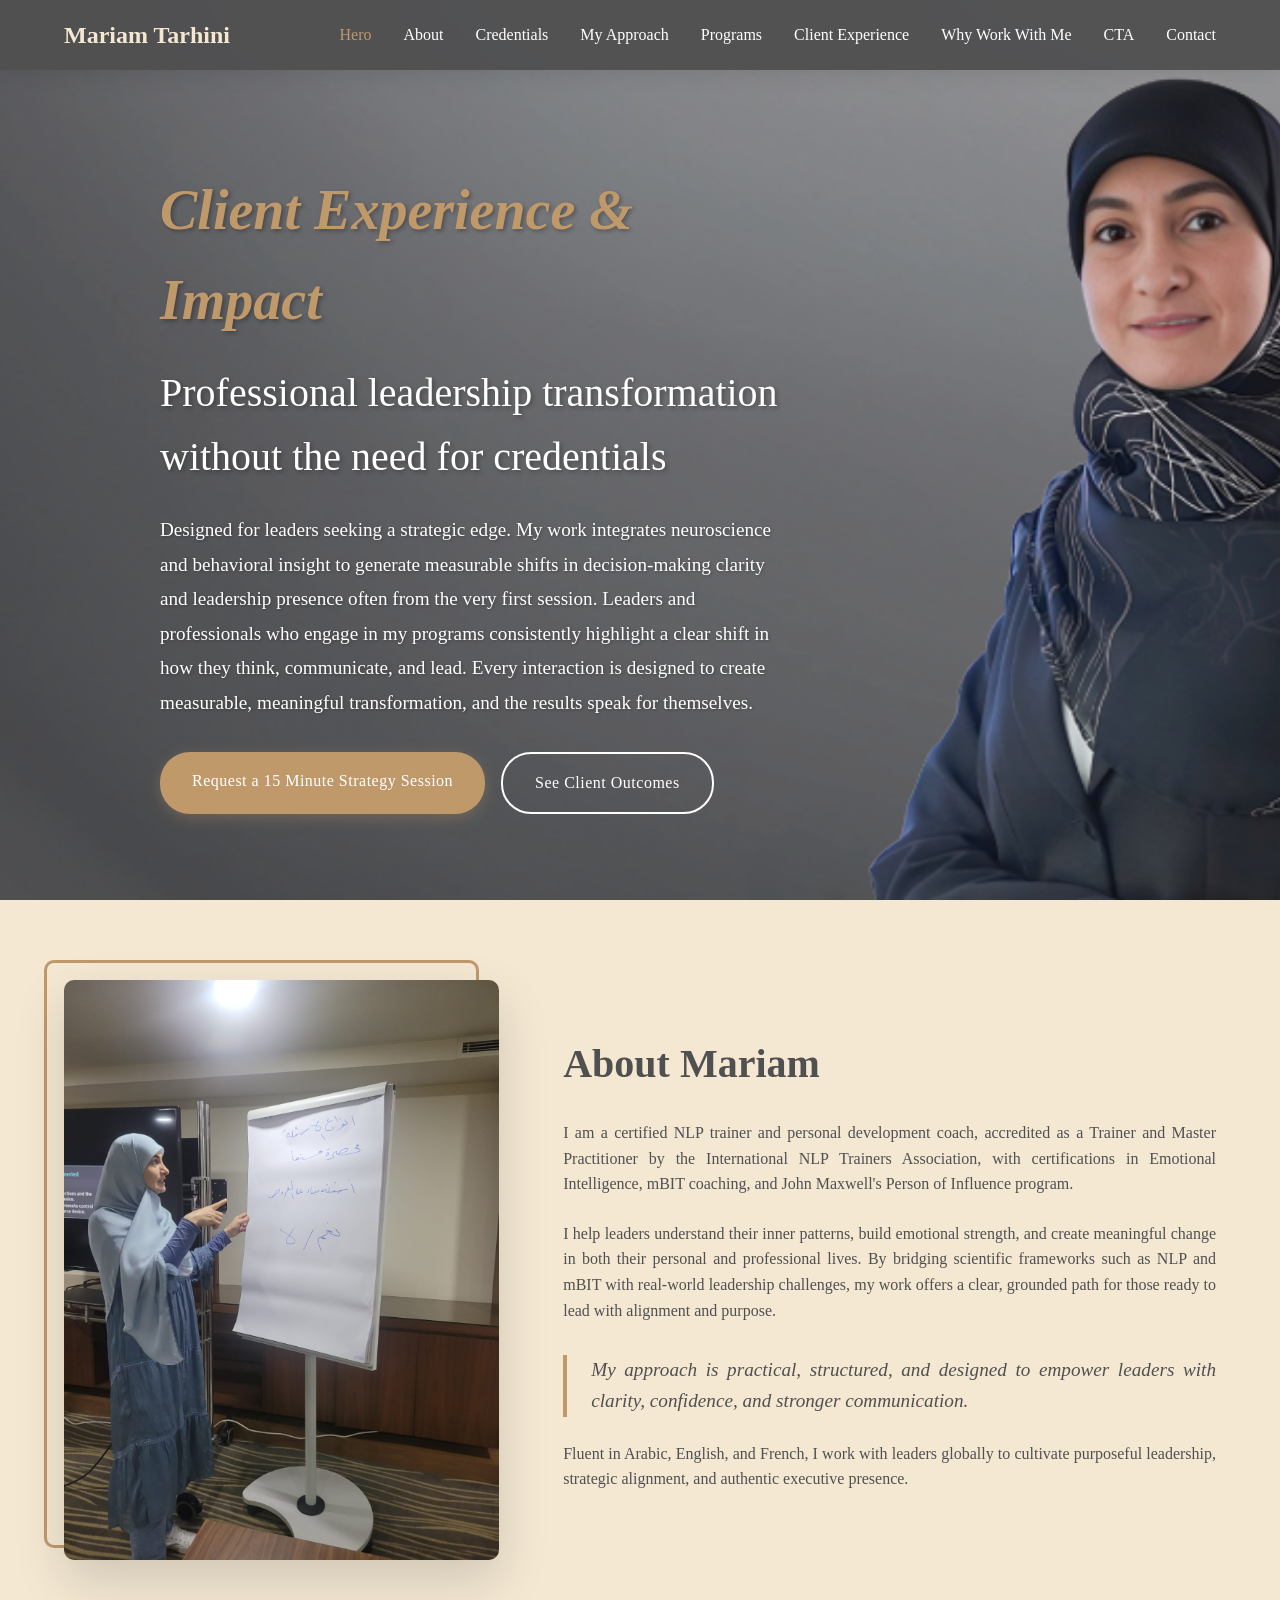
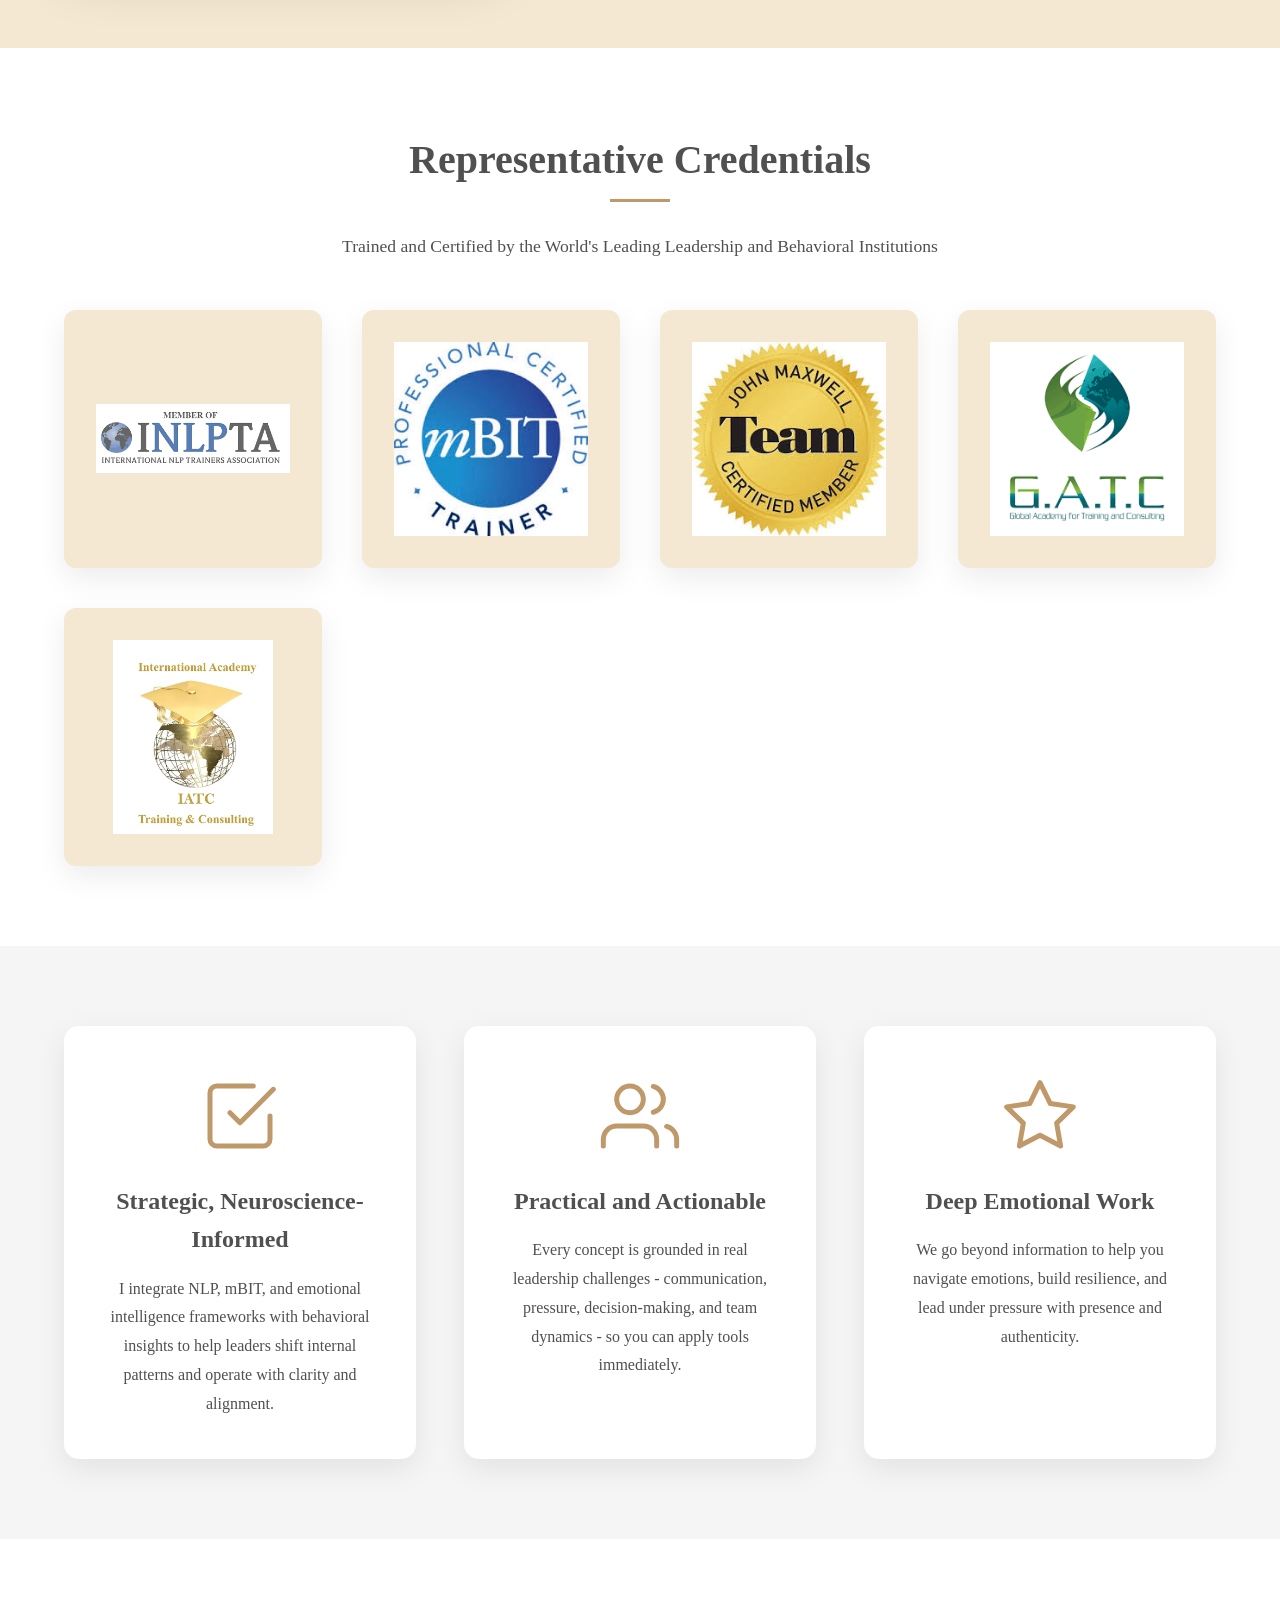
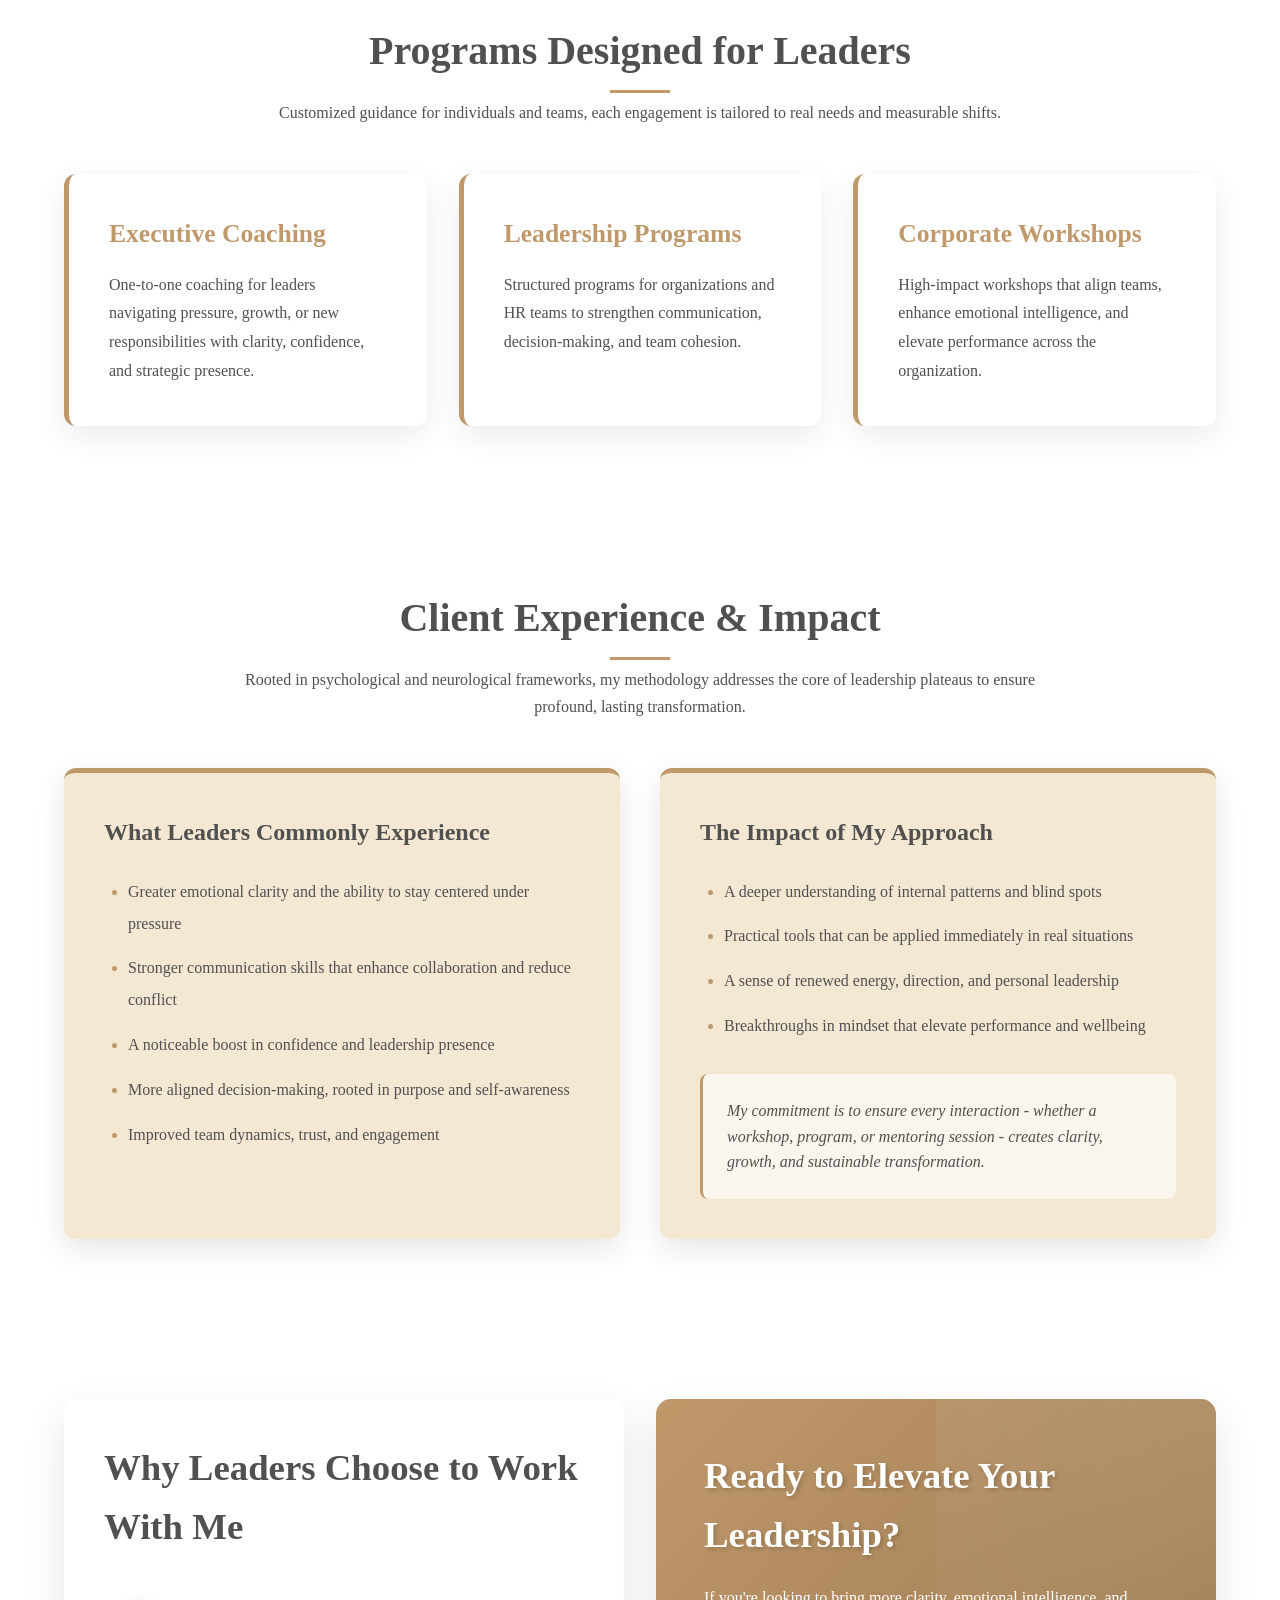
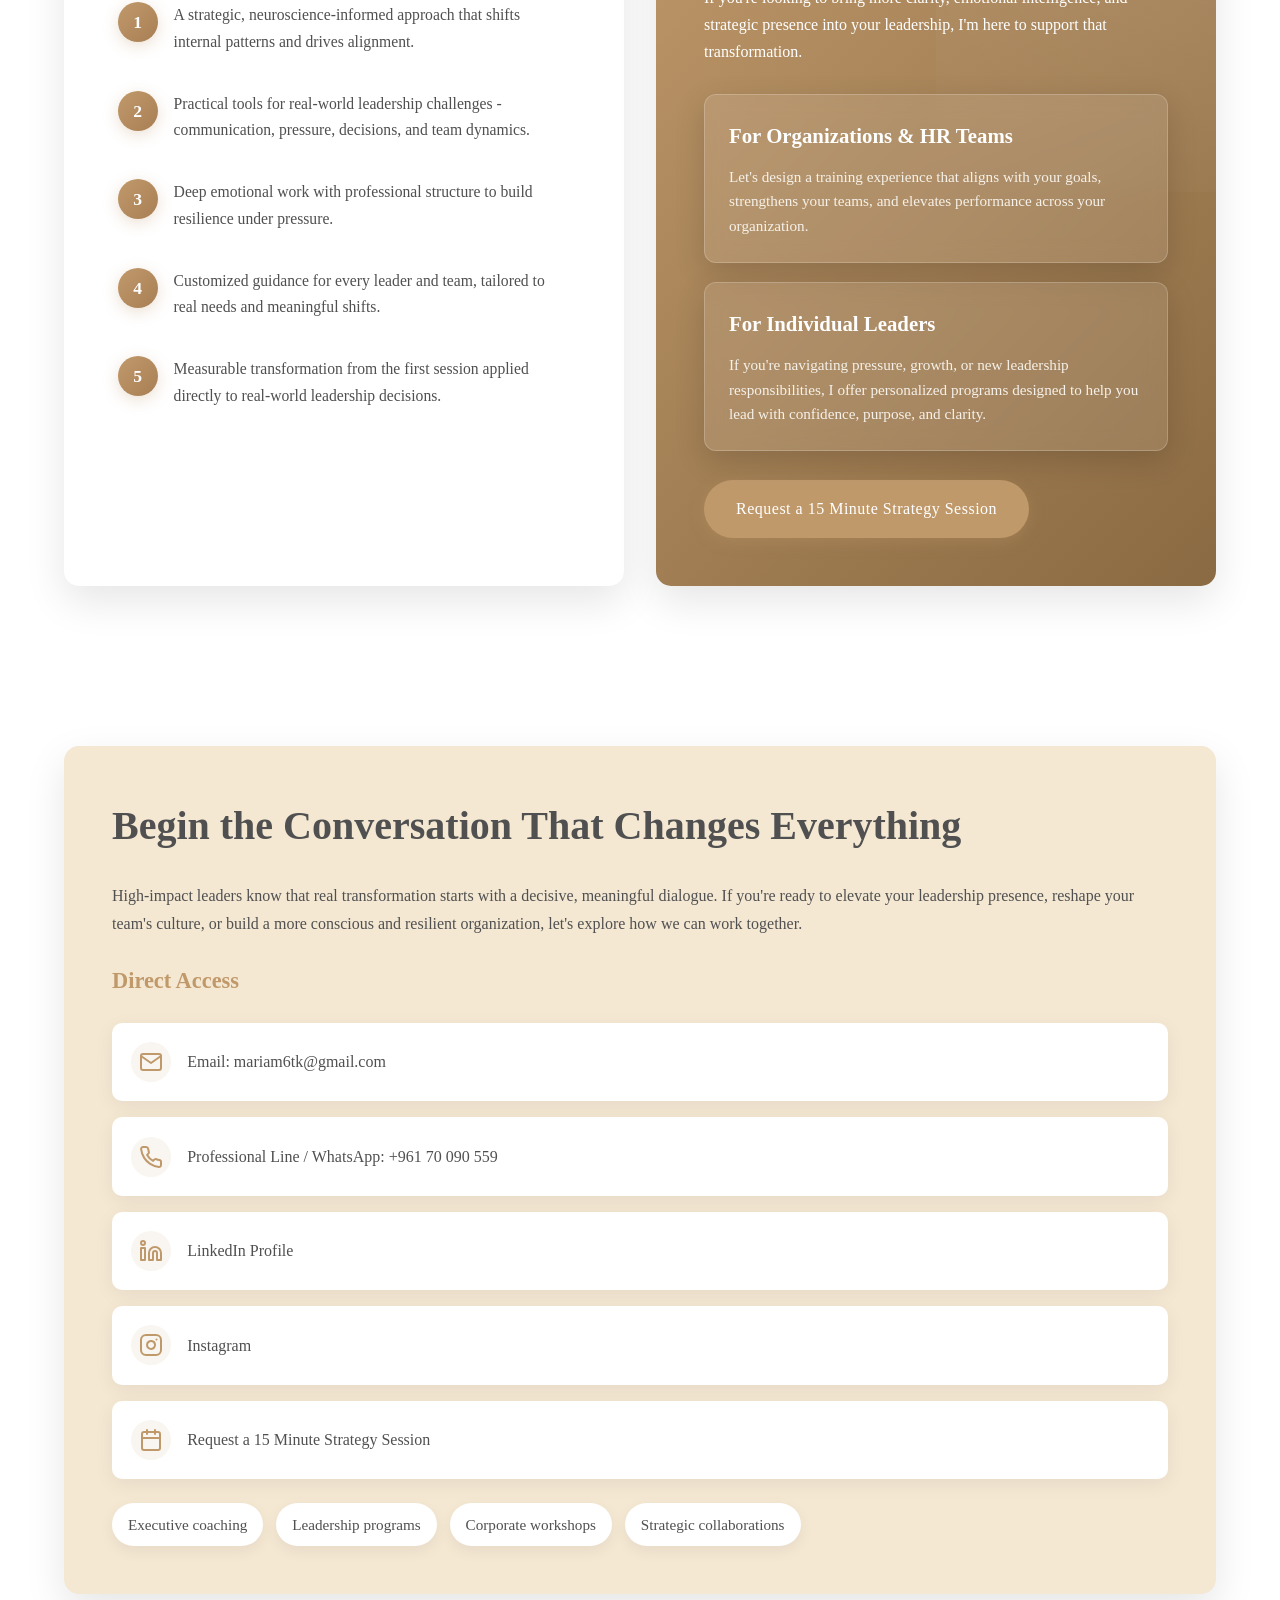
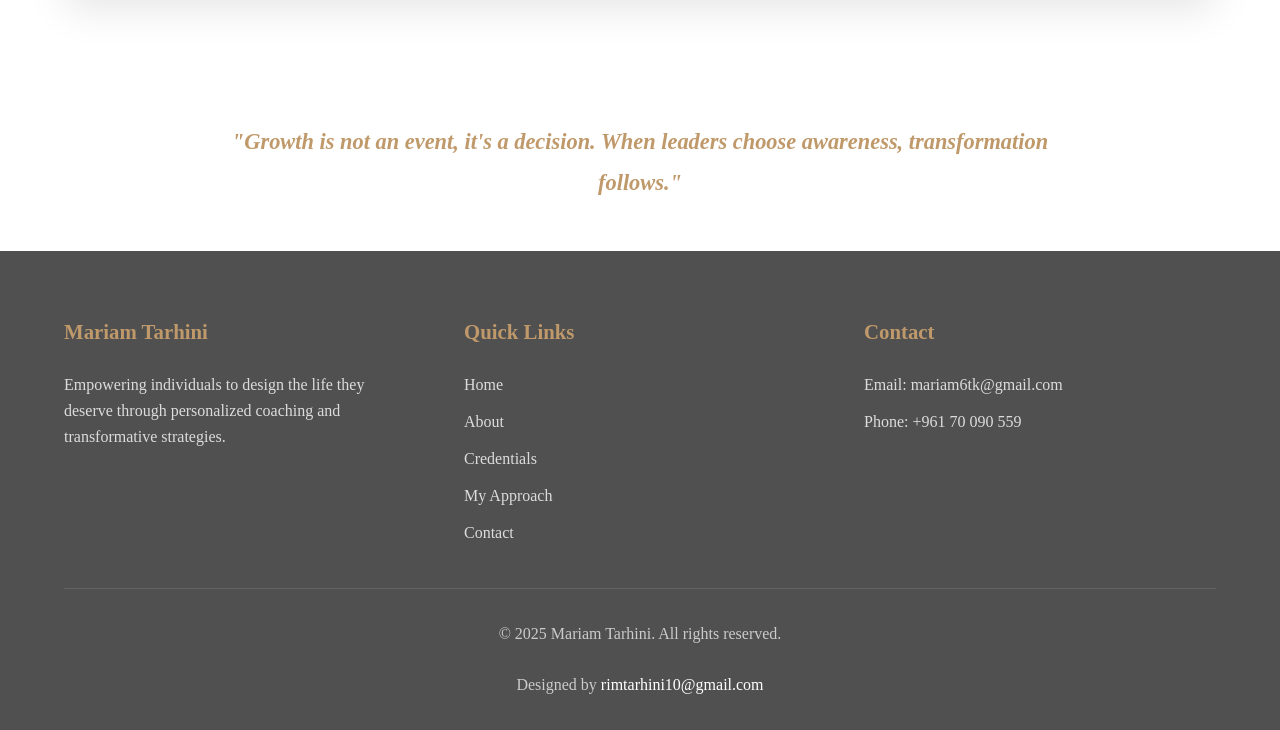
==== index.html @ 8bdb2057 "commit" ====
<!DOCTYPE html>
<html lang="en">
<head>
    <meta charset="UTF-8">
    <meta name="viewport" content="width=device-width, initial-scale=1.0">
    <title>Mariam Tarhini</title>
    <link rel="icon" type="image/x-icon" href="WhatsApp Image 2025-11-17 at 15.04.44_c74a53d2.jpg">
    <link rel="icon" type="image/png" href="./WhatsApp Image 2025-11-17 at 15.04.44_c74a53d2.jpg">
    <link rel="stylesheet" href="style.css"> 
</head>
<body>
    <nav>
        <div class="logo">Mariam Tarhini</div>
        <ul class="nav-links">
            <li><a href="#home">Hero</a></li>
            <li><a href="#about">About</a></li>
            <li><a href="#credentials">Credentials</a></li>
            <li><a href="#approach">My Approach</a></li>
            <li><a href="#programs">Programs</a></li>
            <li><a href="#experience">Client Experience</a></li>
            <li><a href="#why">Why Work With Me</a></li>
            <li><a href="#cta">CTA</a></li>
            <li><a href="#contact">Contact</a></li>
        </ul>
        <div class="burger">
            <div></div>
            <div></div>
            <div></div>
        </div>
    </nav>

    <section id="home" class="hero">
        <div class="hero-content">
            <h1>Client Experience &amp; Impact</h1>
            <h2>Professional leadership transformation without the need for credentials</h2>
            <p>Designed for leaders seeking a strategic edge. My work integrates neuroscience and behavioral insight to generate measurable shifts in decision-making clarity and leadership presence often from the very first session. Leaders and professionals who engage in my programs consistently highlight a clear shift in how they think, communicate, and lead. Every interaction is designed to create measurable, meaningful transformation, and the results speak for themselves.</p>
            <div class="hero-buttons">
                <a href="https://calendly.com/mariam6tk/15min" target="_blank" class="btn btn-primary">Request a 15 Minute Strategy Session</a>
                <a href="#experience" class="btn btn-secondary">See Client Outcomes</a>
            </div>
        </div>
    </section>

    <section id="about" class="about">
        <div class="about-image">
            <img src="./mt1.jpg" alt="Mariam Tarhini">
        </div>
        <div class="about-content">
            <h2>About Mariam</h2>
            <p>I am a certified NLP trainer and personal development coach, accredited as a Trainer and Master Practitioner by the International NLP Trainers Association, with certifications in Emotional Intelligence, mBIT coaching, and John Maxwell's Person of Influence program.</p>
            <p>I help leaders understand their inner patterns, build emotional strength, and create meaningful change in both their personal and professional lives. By bridging scientific frameworks such as NLP and mBIT with real-world leadership challenges, my work offers a clear, grounded path for those ready to lead with alignment and purpose.</p>
            <p class="coaching-style">My approach is practical, structured, and designed to empower leaders with clarity, confidence, and stronger communication.</p>
            <p>Fluent in Arabic, English, and French, I work with leaders globally to cultivate purposeful leadership, strategic alignment, and authentic executive presence.</p>
        </div>
    </section>

    <section id="credentials" class="credentials">
        <div class="section-header">
            <h2>Representative Credentials</h2>
            <p>Trained and Certified by the World's Leading Leadership and Behavioral Institutions</p>
        </div>
        <div class="credentials-grid">
            <div class="credential-item">
                <img src="./image1.png" alt="Credential 1">
            </div>
            <div class="credential-item">
                <img src="./image2.jpg" alt="Credential 2">
            </div>
            <div class="credential-item">
                <img src="./image3.jpg" alt="Credential 3">
            </div>
            <div class="credential-item">
                <img src="./image4.png" alt="Credential 4">
            </div>
            <div class="credential-item">
                <img src="./image5.png" alt="Credential 5">
            </div>
        </div>
    </section>

    <section id="approach" class="features approach">
        <div class="feature">
            <div class="feature-icon">
                <svg viewBox="0 0 24 24" xmlns="http://www.w3.org/2000/svg">
                    <path d="M9 11l3 3L22 4" stroke-linecap="round" stroke-linejoin="round"/>
                    <path d="M21 12v7a2 2 0 01-2 2H5a2 2 0 01-2-2V5a2 2 0 012-2h11" stroke-linecap="round" stroke-linejoin="round"/>
                </svg>
            </div>
            <h3>Strategic, Neuroscience-Informed</h3>
            <p>I integrate NLP, mBIT, and emotional intelligence frameworks with behavioral insights to help leaders shift internal patterns and operate with clarity and alignment.</p>
        </div>
        <div class="feature">
            <div class="feature-icon">
                <svg viewBox="0 0 24 24" xmlns="http://www.w3.org/2000/svg">
                    <path d="M17 21v-2a4 4 0 00-4-4H5a4 4 0 00-4 4v2" stroke-linecap="round" stroke-linejoin="round"/>
                    <circle cx="9" cy="7" r="4" stroke-linecap="round" stroke-linejoin="round"/>
                    <path d="M23 21v-2a4 4 0 00-3-3.87M16 3.13a4 4 0 010 7.75" stroke-linecap="round" stroke-linejoin="round"/>
                </svg>
            </div>
            <h3>Practical and Actionable</h3>
            <p>Every concept is grounded in real leadership challenges - communication, pressure, decision-making, and team dynamics - so you can apply tools immediately.</p>
        </div>
        <div class="feature">
            <div class="feature-icon">
                <svg viewBox="0 0 24 24" xmlns="http://www.w3.org/2000/svg">
                    <path d="M12 2L15.09 8.26L22 9.27L17 14.14L18.18 21.02L12 17.77L5.82 21.02L7 14.14L2 9.27L8.91 8.26L12 2Z" stroke-linecap="round" stroke-linejoin="round"/>
                </svg>
            </div>
            <h3>Deep Emotional Work</h3>
            <p>We go beyond information to help you navigate emotions, build resilience, and lead under pressure with presence and authenticity.</p>
        </div>
    </section>

    <section id="programs" class="programs">
        <div class="section-header">
            <h2>Programs Designed for Leaders</h2>
            <p>Customized guidance for individuals and teams, each engagement is tailored to real needs and measurable shifts.</p>
        </div>
        <div class="program-grid">
            <div class="program-card">
                <h3>Executive Coaching</h3>
                <p>One-to-one coaching for leaders navigating pressure, growth, or new responsibilities with clarity, confidence, and strategic presence.</p>
            </div>
            <div class="program-card">
                <h3>Leadership Programs</h3>
                <p>Structured programs for organizations and HR teams to strengthen communication, decision-making, and team cohesion.</p>
            </div>
            <div class="program-card">
                <h3>Corporate Workshops</h3>
                <p>High-impact workshops that align teams, enhance emotional intelligence, and elevate performance across the organization.</p>
            </div>
        </div>
    </section>

    <section id="experience" class="experience">
        <div class="section-header">
            <h2>Client Experience &amp; Impact</h2>
            <p>Rooted in psychological and neurological frameworks, my methodology addresses the core of leadership plateaus to ensure profound, lasting transformation.</p>
        </div>
        <div class="experience-grid">
            <div class="experience-card">
                <h3>What Leaders Commonly Experience</h3>
                <ul>
                    <li>Greater emotional clarity and the ability to stay centered under pressure</li>
                    <li>Stronger communication skills that enhance collaboration and reduce conflict</li>
                    <li>A noticeable boost in confidence and leadership presence</li>
                    <li>More aligned decision-making, rooted in purpose and self-awareness</li>
                    <li>Improved team dynamics, trust, and engagement</li>
                </ul>
            </div>
            <div class="experience-card">
                <h3>The Impact of My Approach</h3>
                <ul>
                    <li>A deeper understanding of internal patterns and blind spots</li>
                    <li>Practical tools that can be applied immediately in real situations</li>
                    <li>A sense of renewed energy, direction, and personal leadership</li>
                    <li>Breakthroughs in mindset that elevate performance and wellbeing</li>
                </ul>
                <p class="experience-note">My commitment is to ensure every interaction - whether a workshop, program, or mentoring session - creates clarity, growth, and sustainable transformation.</p>
            </div>
        </div>
    </section>

    <section class="why-cta-row">
        <div id="why" class="why-section">
            <div class="why-me">
                <h2>Why Leaders Choose to Work With Me</h2>
                <ul class="why-list">
                    <li>
                        <div class="circle-number">1</div>
                        <span>A strategic, neuroscience-informed approach that shifts internal patterns and drives alignment.</span>
                    </li>
                    <li>
                        <div class="circle-number">2</div>
                        <span>Practical tools for real-world leadership challenges - communication, pressure, decisions, and team dynamics.</span>
                    </li>
                    <li>
                        <div class="circle-number">3</div>
                        <span>Deep emotional work with professional structure to build resilience under pressure.</span>
                    </li>
                    <li>
                        <div class="circle-number">4</div>
                        <span>Customized guidance for every leader and team, tailored to real needs and meaningful shifts.</span>
                    </li>
                    <li>
                        <div class="circle-number">5</div>
                        <span>Measurable transformation from the first session applied directly to real-world leadership decisions.</span>
                    </li>
                </ul>
            </div>
        </div>

        <div id="cta" class="cta">
            <div class="cta-content">
                <h2>Ready to Elevate Your Leadership?</h2>
                <p>If you're looking to bring more clarity, emotional intelligence, and strategic presence into your leadership, I'm here to support that transformation.</p>
                <div class="cta-grid">
                    <div class="cta-card">
                        <h3>For Organizations &amp; HR Teams</h3>
                        <p>Let's design a training experience that aligns with your goals, strengthens your teams, and elevates performance across your organization.</p>
                    </div>
                    <div class="cta-card">
                        <h3>For Individual Leaders</h3>
                        <p>If you're navigating pressure, growth, or new leadership responsibilities, I offer personalized programs designed to help you lead with confidence, purpose, and clarity.</p>
                    </div>
                </div>
                <a href="https://calendly.com/mariam6tk/15min" target="_blank" class="btn btn-primary">Request a 15 Minute Strategy Session</a>
            </div>
        </div>
    </section>

    <section id="contact" class="contact-section">
        <div class="contact-card contact-content">
            <h2>Begin the Conversation That Changes Everything</h2>
            <p>High-impact leaders know that real transformation starts with a decisive, meaningful dialogue. If you're ready to elevate your leadership presence, reshape your team's culture, or build a more conscious and resilient organization, let's explore how we can work together.</p>
            <div class="direct-access">
                <h3>Direct Access</h3>
                <div class="contact-list">
                    <a href="mailto:mariam6tk@gmail.com" class="contact-item">
                        <span class="contact-icon">
                            <svg viewBox="0 0 24 24" xmlns="http://www.w3.org/2000/svg">
                                <path d="M4 4h16c1.1 0 2 .9 2 2v12c0 1.1-.9 2-2 2H4c-1.1 0-2-.9-2-2V6c0-1.1.9-2 2-2z" stroke-linecap="round" stroke-linejoin="round"/>
                                <polyline points="22,6 12,13 2,6" stroke-linecap="round" stroke-linejoin="round"/>
                            </svg>
                        </span>
                        <span>Email: mariam6tk@gmail.com</span>
                    </a>
                    <a href="tel:+96170090559" class="contact-item">
                        <span class="contact-icon">
                            <svg viewBox="0 0 24 24" xmlns="http://www.w3.org/2000/svg">
                                <path d="M22 16.92v3a2 2 0 01-2.18 2 19.79 19.79 0 01-8.63-3.07 19.5 19.5 0 01-6-6 19.79 19.79 0 01-3.07-8.67A2 2 0 014.11 2h3a2 2 0 012 1.72 12.84 12.84 0 00.7 2.81 2 2 0 01-.45 2.11L8.09 9.91a16 16 0 006 6l1.27-1.27a2 2 0 012.11-.45 12.84 12.84 0 002.81.7A2 2 0 0122 16.92z" stroke-linecap="round" stroke-linejoin="round"/>
                            </svg>
                        </span>
                        <span>Professional Line / WhatsApp: +961 70 090 559</span>
                    </a>
                    <a href="https://www.linkedin.com/in/mariam-tarhini-6b8301311?utm_source=share&utm_campaign=share_via&utm_content=profile&utm_medium=android_app" target="_blank" class="contact-item">
                        <span class="contact-icon">
                            <svg viewBox="0 0 24 24" xmlns="http://www.w3.org/2000/svg">
                                <path d="M16 8a6 6 0 016 6v7h-4v-7a2 2 0 00-2-2 2 2 0 00-2 2v7h-4v-7a6 6 0 016-6zM2 9h4v12H2z" stroke-linecap="round" stroke-linejoin="round"/>
                                <circle cx="4" cy="4" r="2" stroke-linecap="round" stroke-linejoin="round"/>
                            </svg>
                        </span>
                        <span>LinkedIn Profile</span>
                    </a>
                    <a href="https://www.instagram.com/mariamtarhinie?igsh=MXRqZGhmODFjY2VxYg==" target="_blank" class="contact-item">
                        <span class="contact-icon">
                            <svg viewBox="0 0 24 24" xmlns="http://www.w3.org/2000/svg">
                                <rect x="2" y="2" width="20" height="20" rx="5" ry="5" stroke-linecap="round" stroke-linejoin="round"/>
                                <path d="M16 11.37A4 4 0 1 1 12.63 8 4 4 0 0 1 16 11.37z" stroke-linecap="round" stroke-linejoin="round"/>
                                <line x1="17.5" y1="6.5" x2="17.51" y2="6.5" stroke-linecap="round" stroke-linejoin="round"/>
                            </svg>
                        </span>
                        <span>Instagram</span>
                    </a>
                    <a href="https://calendly.com/mariam6tk/15min" target="_blank" class="contact-item">
                        <span class="contact-icon">
                            <svg viewBox="0 0 24 24" xmlns="http://www.w3.org/2000/svg">
                                <rect x="3" y="4" width="18" height="18" rx="2" ry="2" stroke-linecap="round" stroke-linejoin="round"/>
                                <line x1="16" y1="2" x2="16" y2="6" stroke-linecap="round" stroke-linejoin="round"/>
                                <line x1="8" y1="2" x2="8" y2="6" stroke-linecap="round" stroke-linejoin="round"/>
                                <line x1="3" y1="10" x2="21" y2="10" stroke-linecap="round" stroke-linejoin="round"/>
                            </svg>
                        </span>
                        <span>Request a 15 Minute Strategy Session</span>
                    </a>
                    
                </div>
                <div class="services-tags">
                    <span class="service-tag">Executive coaching</span>
                    <span class="service-tag">Leadership programs</span>
                    <span class="service-tag">Corporate workshops</span>
                    <span class="service-tag">Strategic collaborations</span>
                </div>
            </div>
        </div>
    </section>

    <section class="quote-section">
        <p>"Growth is not an event, it's a decision. When leaders choose awareness, transformation follows."</p>
    </section>

    <footer>
        <div class="footer-content">
            <div class="footer-section">
                <h3>Mariam Tarhini</h3>
                <p>Empowering individuals to design the life they deserve through personalized coaching and transformative strategies.</p>
            </div>
            <div class="footer-section">
                <h3>Quick Links</h3>
                <a href="#home">Home</a>
                <a href="#about">About</a>
                <a href="#credentials">Credentials</a>
                <a href="#approach">My Approach</a>
                <a href="#contact">Contact</a>
            </div>
            <div class="footer-section">
                <h3>Contact</h3>
                <p>Email: mariam6tk@gmail.com</p>
                <p>Phone: +961 70 090 559</p>
            </div>
        </div>
        <div class="footer-bottom">
            <p>&copy; 2025 Mariam Tarhini. All rights reserved.</p><br>
            <p>Designed by 
             <a href="mailto:rimtarhini10@gmail.com" style="color: #fff; ">
                    <span>rimtarhini10@gmail.com</span>
                </a> </p> 
            
        </div>
    </footer>

    <script src="script.js"></script>
</body>
</html>
---- style.css ----
* {
    margin: 0;
    padding: 0;
    box-sizing: border-box;
}

:root {
    --dark-gray: #505051;
    --camel: #C0996B;
    --beige: #F4E8D3;
    --white: #8D8D8F;
    --light-gray: white;
}

@import url('https://fonts.googleapis.com/css2?family=Playfair+Display:ital,wght@0,400;0,700;1,400;1,700&display=swap');

body {
    font-family: 'Georgia', serif;
    color: var(--dark-gray);
    line-height: 1.6;
    overflow-x: hidden;
    padding-top: 0;
    margin: 0;
}

html {
    scroll-behavior: smooth;
}

h1, h2, h3, h4 {
    font-family: 'Playfair Display', serif;
}

/* Navigation - Enhanced */
nav {
    position: fixed;
    top: 0;
    width: 100%;
    background: rgba(80, 80, 81, 0.95);
    padding: 1rem 5%;
    display: flex;
    justify-content: space-between;
    align-items: center;
    z-index: 1000;
    backdrop-filter: blur(10px);
    box-shadow: 0 4px 20px rgba(0, 0, 0, 0.1);
    transition: all 0.3s ease;
}

nav.scrolled {
    padding: 0.7rem 5%;
    background: rgba(80, 80, 81, 0.98);
}

.logo {
    color: #F4E8D3;
    font-size: 1.5rem;
    font-weight: bold;
    transition: transform 0.3s ease;
}

.logo:hover {
    transform: scale(1.05);
}

.nav-links {
    display: flex;
    gap: 2rem;
    list-style: none;
}

.nav-links a {
    color: #ffffff;
    text-decoration: none;
    transition: all 0.3s ease;
    font-size: 1rem;
    position: relative;
    padding-bottom: 5px;
}

.nav-links a::after {
    content: '';
    position: absolute;
    bottom: 0;
    left: 0;
    width: 0;
    height: 2px;
    background: var(--camel);
    transition: width 0.3s ease;
}

.nav-links a:hover::after {
    width: 100%;
}

.nav-links a:hover {
    color: var(--camel);
}

/* Burger Menu */
.burger {
    display: none;
    flex-direction: column;
    cursor: pointer;
}

.burger div {
    width: 25px;
    height: 3px;
    background: #ffffff;
    margin: 3px 0;
    transition: all 0.3s ease;
}

/* Hero Section - Enhanced */
.hero {
    min-height: 100vh;
    background: url('web.png') center/cover no-repeat;
    display: flex;
    align-items: center;
    justify-content: center;
    position: relative;
    color: var(--white);
    padding-top: 80px;
    margin-top: 0;
}

.hero::before {
    content: '';
    position: absolute;
    top: 0;
    left: 0;
    right: 0;
    bottom: 0;

}

.hero-content {
    position: relative;
    z-index: 1;
    text-align: left;
    max-width: 700px;
    padding: 2rem;
    animation: fadeInUp 1s ease;
    margin-right: auto;
    margin-left: 10%;
}

@keyframes fadeInUp {
    from {
        opacity: 0;
        transform: translateY(30px);
    }
    to {
        opacity: 1;
        transform: translateY(0);
    }
}

.hero h1 {
    font-size: 3.5rem;
    margin-bottom: 1rem;
    font-style: italic;
    color: var(--camel);
    text-shadow: 2px 2px 4px rgba(0, 0, 0, 0.3);
}

.hero h2 {
    font-size: 2.5rem;
    margin-bottom: 1.5rem;
    font-weight: 300;
    color: #ffffff;
    text-shadow: 2px 2px 4px rgba(0, 0, 0, 0.3);
}

.hero p {
    font-size: 1.2rem;
    margin-bottom: 2rem;
    line-height: 1.8;
    color: #ffffff;
    text-shadow: 1px 1px 3px rgba(0, 0, 0, 0.3);
}

.hero-buttons {
    display: flex;
    gap: 1rem;
    justify-content: flex-start;
}

.btn {
    padding: 1rem 2rem;
    border: none;
    border-radius: 30px;
    font-size: 1rem;
    cursor: pointer;
    transition: all 0.3s ease;
    text-decoration: none;
    display: inline-block;
    font-weight: 500;
    letter-spacing: 0.5px;
}

.btn-primary {
    background: var(--camel);
    color: #ffffff;
    box-shadow: 0 4px 15px rgba(192, 153, 107, 0.3);
}

.btn-primary:hover {
    background: #a87f54;
    transform: translateY(-3px);
    box-shadow: 0 10px 25px rgba(192, 153, 107, 0.4);
}

.btn-secondary {
    background: transparent;
    color: #ffffff;
    border: 2px solid #ffffff;
}

.btn-secondary:hover {
    background: #ffffff;
    color: var(--dark-gray);
    transform: translateY(-3px);
    box-shadow: 0 10px 20px rgba(255, 255, 255, 0.3);
}

/* Features Section - Enhanced */
.features {
    padding: 5rem 5%;
    background: whitesmoke;
    display: grid;
    grid-template-columns: repeat(auto-fit, minmax(300px, 1fr));
    gap: 3rem;
}

.feature {
    text-align: center;
    padding: 2.5rem;
    transition: all 0.4s ease;
    background: #ffffff;
    border-radius: 15px;
    box-shadow: 0 10px 30px rgba(0, 0, 0, 0.08);
    position: relative;
    overflow: hidden;
}

.feature::before {
    content: '';
    position: absolute;
    top: 0;
    left: 0;
    width: 100%;
    height: 4px;
    background: linear-gradient(90deg, var(--camel), #a87f54);
    transform: scaleX(0);
    transition: transform 0.4s ease;
}

.feature:hover::before {
    transform: scaleX(1);
}

.feature:hover {
    transform: translateY(-12px);
    box-shadow: 0 15px 40px rgba(0, 0, 0, 0.12);
}

.feature-icon {
    font-size: 4rem;
    color: var(--camel);
    margin-bottom: 1rem;
    display: flex;
    align-items: center;
    justify-content: center;
    height: 100px;
}

.feature-icon svg {
    width: 80px;
    height: 80px;
    stroke: var(--camel);
    fill: none;
    stroke-width: 1.5;
    transition: all 0.3s ease;
}

.feature:hover .feature-icon svg {
    transform: scale(1.15) rotate(5deg);
    stroke: #a87f54;
}

.feature h3 {
    color: var(--dark-gray);
    margin-bottom: 1rem;
    font-size: 1.5rem;
}

.feature p {
    color: var(--dark-gray);
    line-height: 1.8;
}

/* About Section - Enhanced */
.about {
    padding: 5rem 5%;
    background: var(--beige);
    display: grid;
    grid-template-columns: 1fr 1.5fr;
    gap: 4rem;
    align-items: center;
}

.about-image {
    position: relative;
}

.about-image::before {
    content: '';
    position: absolute;
    top: -20px;
    left: -20px;
    right: 20px;
    bottom: 20px;
    border: 3px solid var(--camel);
    border-radius: 10px;
    z-index: 0;
}

.about-image img {
    width: 100%;
    border-radius: 10px;
    box-shadow: 0 20px 50px rgba(0, 0, 0, 0.15);
    position: relative;
    z-index: 1;
    transition: transform 0.4s ease;
}

.about-image:hover img {
    transform: scale(1.02);
}

.about-content h2 {
    font-size: 2.5rem;
    margin-bottom: 1.5rem;
    color: var(--dark-gray);
}

.about-content p {
    margin-bottom: 1.5rem;
    color: var(--dark-gray);
    text-align: justify;
}

.coaching-style {
    font-style: italic;
    color: var(--camel);
    font-size: 1.2rem;
    margin: 2rem 0;
    padding-left: 1.5rem;
    border-left: 4px solid var(--camel);
}

/* Quote Section - Simple */
.quote-section {
    padding: 3rem 5%;
    background: #ffffff;
    text-align: center;
}

.quote-section p {
    font-size: 1.4rem;
    font-style: italic;
    color: var(--camel);
    font-weight: 600;
    max-width: 900px;
    margin: 0 auto;
    line-height: 1.8;
}

/* Credentials Section */
.credentials {
    padding: 5rem 5%;
    background: #ffffff;
}

.credentials .section-header {
    text-align: center;
    max-width: 900px;
    margin: 0 auto 3rem;
}

.credentials .section-header h2 {
    font-size: 2.5rem;
    color: var(--dark-gray);
    margin-bottom: 1rem;
    position: relative;
    display: inline-block;
}

.credentials .section-header h2::after {
    content: '';
    position: absolute;
    bottom: -10px;
    left: 50%;
    transform: translateX(-50%);
    width: 60px;
    height: 3px;
    background: var(--camel);
}

.credentials .section-header p {
    color: var(--dark-gray);
    font-size: 1.1rem;
    line-height: 1.7;
    margin-top: 1.5rem;
}

.credentials-grid {
    display: grid;
    grid-template-columns: repeat(auto-fit, minmax(200px, 1fr));
    gap: 2.5rem;
    max-width: 1200px;
    margin: 0 auto;
}

.credential-item {
    background: var(--beige);
    padding: 2rem;
    border-radius: 12px;
    box-shadow: 0 10px 30px rgba(0, 0, 0, 0.08);
    transition: all 0.4s ease;
    display: flex;
    align-items: center;
    justify-content: center;
    aspect-ratio: 1;
}

.credential-item:hover {
    transform: translateY(-10px);
    box-shadow: 0 20px 45px rgba(0, 0, 0, 0.12);
}

.credential-item img {
    width: 100%;
    height: 100%;
    object-fit: contain;
    transition: transform 0.3s ease;
}

.credential-item:hover img {
    transform: scale(1.05);
}

/* Programs Section - Enhanced */
.section-header {
    text-align: center;
    max-width: 800px;
    margin: 0 auto 3rem;
}

.section-header h2 {
    font-size: 2.5rem;
    color: var(--dark-gray);
    margin-bottom: 1rem;
    position: relative;
    display: inline-block;
}

.section-header h2::after {
    content: '';
    position: absolute;
    bottom: -10px;
    left: 50%;
    transform: translateX(-50%);
    width: 60px;
    height: 3px;
    background: var(--camel);
}

.section-header p {
    color: var(--dark-gray);
    line-height: 1.7;
}

.programs {
    padding: 5rem 5%;
    background: var(--light-gray);
}

.program-grid {
    display: grid;
    grid-template-columns: repeat(auto-fit, minmax(280px, 1fr));
    gap: 2rem;
}

.program-card {
    background: #ffffff;
    border-left: 5px solid var(--camel);
    border-radius: 12px;
    padding: 2.5rem;
    box-shadow: 0 10px 30px rgba(0, 0, 0, 0.08);
    transition: all 0.4s ease;
    position: relative;
}

.program-card::after {
    content: '';
    position: absolute;
    top: 0;
    right: 0;
    width: 0;
    height: 100%;
    background: linear-gradient(135deg, rgba(192, 153, 107, 0.05), transparent);
    transition: width 0.4s ease;
}

.program-card:hover::after {
    width: 100%;
}

.program-card:hover {
    transform: translateY(-10px);
    box-shadow: 0 20px 45px rgba(0, 0, 0, 0.12);
    border-left-width: 8px;
}

.program-card h3 {
    color: var(--camel);
    margin-bottom: 1rem;
    font-size: 1.6rem;
    position: relative;
    z-index: 1;
}

.program-card p {
    color: var(--dark-gray);
    line-height: 1.8;
    position: relative;
    z-index: 1;
}

/* Experience Section - Enhanced */
.experience {
    padding: 5rem 5%;
    background: #ffffff;
}

.experience-grid {
    display: grid;
    grid-template-columns: repeat(auto-fit, minmax(320px, 1fr));
    gap: 2.5rem;
}

.experience-card {
    background: var(--beige);
    padding: 2.5rem;
    border-radius: 12px;
    box-shadow: 0 10px 30px rgba(0, 0, 0, 0.1);
    border-top: 5px solid var(--camel);
    transition: all 0.4s ease;
}

.experience-card:hover {
    transform: translateY(-8px);
    box-shadow: 0 20px 45px rgba(0, 0, 0, 0.15);
}

.experience-card h3 {
    margin-bottom: 1.5rem;
    color: var(--dark-gray);
    font-size: 1.5rem;
}

.experience-card ul {
    margin-left: 1.5rem;
    color: var(--dark-gray);
    line-height: 2;
}

.experience-card ul li {
    margin-bottom: 0.8rem;
    position: relative;
}

.experience-card ul li::marker {
    color: var(--camel);
}

.experience-note {
    margin-top: 2rem;
    color: var(--dark-gray);
    font-style: italic;
    padding: 1.5rem;
    background: rgba(255, 255, 255, 0.6);
    border-radius: 8px;
    border-left: 3px solid var(--camel);
}

/* Why & CTA side-by-side */
.why-cta-row {
    padding: 5rem 5%;
    background: var(--light-gray);
    display: grid;
    grid-template-columns: repeat(auto-fit, minmax(320px, 1fr));
    gap: 2rem;
    align-items: stretch;
}

.why-section {
    padding: 0;
    background: transparent;
    height: 100%;
}

.why-section .why-me {
    background: #ffffff;
    padding: 2.5rem;
    border-radius: 15px;
    box-shadow: 0 15px 40px rgba(0, 0, 0, 0.1);
    transition: all 0.3s ease;
    height: 100%;
}

.why-section .why-me:hover {
    box-shadow: 0 20px 50px rgba(0, 0, 0, 0.15);
}

.why-me h2 {
    font-size: 2.3rem;
    margin-bottom: 2rem;
    color: var(--dark-gray);
}

.why-list {
    list-style: none;
}

.why-list li {
    display: flex;
    align-items: flex-start;
    margin-bottom: 0.5rem;
    gap: 1rem;
    padding: 0.85rem;
    border-radius: 10px;
    transition: all 0.3s ease;
}

.why-list li:hover {
    background: rgba(192, 153, 107, 0.05);
    transform: translateX(10px);
}

.circle-number {
    background: linear-gradient(135deg, var(--camel), #a87f54);
    color: #ffffff;
    width: 40px;
    height: 40px;
    border-radius: 50%;
    display: flex;
    align-items: center;
    justify-content: center;
    font-weight: bold;
    flex-shrink: 0;
    transition: all 0.4s ease;
    box-shadow: 0 4px 15px rgba(192, 153, 107, 0.3);
    font-size: 1.1rem;
}

.why-list li:hover .circle-number {
    transform: scale(1.15) rotate(360deg);
    box-shadow: 0 6px 20px rgba(192, 153, 107, 0.4);
}

.why-list li span {
    line-height: 1.7;
    color: var(--dark-gray);
    font-size: 0.98rem;
}

/* CTA Section - Enhanced */
.cta {
    padding: 3rem;
    background: linear-gradient(135deg, #c0996b, #8a6a42);
    color: #ffffff;
    position: relative;
    overflow: hidden;
    border-radius: 15px;
    box-shadow: 0 15px 40px rgba(0, 0, 0, 0.1);
    height: 100%;
}

.cta::before {
    content: '';
    position: absolute;
    top: -50%;
    right: -50%;
    width: 100%;
    height: 100%;
    background: radial-gradient(circle, rgba(255, 255, 255, 0.1), transparent);
    animation: pulse 15s infinite;
}

@keyframes pulse {
    0%, 100% { transform: scale(1); opacity: 0.3; }
    50% { transform: scale(1.2); opacity: 0.1; }
}

.cta-content {
    max-width: 100%;
    margin: 0;
    text-align: left;
    position: relative;
    z-index: 1;
}

.cta-content h2 {
    font-size: 2.3rem;
    margin-bottom: 1.2rem;
    text-shadow: 2px 2px 4px rgba(0, 0, 0, 0.2);
}

.cta-content > p {
    max-width: 100%;
    margin-bottom: 1.8rem;
    line-height: 1.7;
    font-size: 1rem;
}

.cta-grid {
    display: grid;
    grid-template-columns: 1fr;
    gap: 1.2rem;
    margin-bottom: 1.8rem;
}

.cta-card {
    background: rgba(255, 255, 255, 0.1);
    padding: 1.5rem;
    border-radius: 12px;
    border: 1px solid rgba(255, 255, 255, 0.2);
    box-shadow: 0 10px 30px rgba(0, 0, 0, 0.15);
    backdrop-filter: blur(10px);
    transition: all 0.3s ease;
}

.cta-card:hover {
    background: rgba(255, 255, 255, 0.15);
    transform: translateY(-5px);
    box-shadow: 0 15px 40px rgba(0, 0, 0, 0.2);
}

.cta-card h3 {
    margin-bottom: 0.8rem;
    color: #ffffff;
    font-size: 1.3rem;
}

.cta-card p {
    color: #f6f1e9;
    line-height: 1.6;
    font-size: 0.95rem;
}

/* Contact Section - Enhanced */
.contact-section {
    padding: 5rem 5%;
    background: #ffffff;
    display: grid;
    grid-template-columns: 1fr;
    gap: 3rem;
    align-items: start;
}

.contact-card {
    background: var(--beige);
    padding: 3rem;
    border-radius: 15px;
    box-shadow: 0 15px 40px rgba(0, 0, 0, 0.1);
    transition: all 0.3s ease;
}

.contact-card:hover {
    box-shadow: 0 20px 50px rgba(0, 0, 0, 0.15);
}

.contact-content h2 {
    font-size: 2.5rem;
    margin-bottom: 1.5rem;
    color: var(--dark-gray);
}

.contact-content p {
    margin-bottom: 1.5rem;
    color: var(--dark-gray);
    line-height: 1.8;
}

.direct-access h3 {
    color: var(--camel);
    margin-bottom: 1.5rem;
    font-size: 1.4rem;
}

.contact-list {
    display: flex;
    flex-direction: column;
    gap: 1rem;
    margin: 1.5rem 0;
}

.contact-item {
    display: flex;
    align-items: center;
    gap: 1rem;
    padding: 1.2rem;
    background: #ffffff;
    border-radius: 10px;
    transition: all 0.3s ease;
    text-decoration: none;
    color: var(--dark-gray);
    box-shadow: 0 5px 20px rgba(0, 0, 0, 0.06);
}

.contact-item:hover {
    background: var(--camel);
    color: #ffffff;
    transform: translateX(8px);
    box-shadow: 0 8px 25px rgba(192, 153, 107, 0.3);
}

.contact-icon {
    display: flex;
    align-items: center;
    justify-content: center;
    width: 40px;
    height: 40px;
    background: rgba(192, 153, 107, 0.1);
    border-radius: 50%;
    transition: all 0.3s ease;
}

.contact-item:hover .contact-icon {
    background: rgba(255, 255, 255, 0.2);
}

.contact-icon svg {
    width: 24px;
    height: 24px;
    stroke: var(--camel);
    fill: none;
    stroke-width: 2;
    transition: stroke 0.3s ease;
}

.contact-item:hover .contact-icon svg {
    stroke: #ffffff;
}

.services-tags {
    display: flex;
    flex-wrap: wrap;
    gap: 0.8rem;
    margin-top: 1.5rem;
}

.service-tag {
    background: #ffffff;
    color: var(--dark-gray);
    padding: 0.6rem 1rem;
    border-radius: 25px;
    font-size: 0.95rem;
    box-shadow: 0 5px 15px rgba(0, 0, 0, 0.06);
    transition: all 0.3s ease;
}

.service-tag:hover {
    background: var(--camel);
    color: #ffffff;
    transform: translateY(-2px);
    box-shadow: 0 8px 20px rgba(192, 153, 107, 0.3);
}

/* Final Message - Enhanced */
.final-message {
    padding: 4rem 5%;
    background: linear-gradient(135deg, var(--dark-gray), #3a3a3b);
    color: #ffffff;
    text-align: center;
    font-style: italic;
    font-size: 1.3rem;
    position: relative;
    overflow: hidden;
}

.final-message::before {
    content: '"';
    position: absolute;
    top: -20px;
    left: 5%;
    font-size: 10rem;
    color: rgba(192, 153, 107, 0.1);
    font-family: 'Georgia', serif;
}

.final-message p {
    max-width: 900px;
    margin: 0 auto;
    position: relative;
    z-index: 1;
}

/* Footer - Enhanced */
footer {
    background: var(--dark-gray);
    color: #ffffff;
    padding: 4rem 5% 2rem;
}

.footer-content {
    display: grid;
    grid-template-columns: repeat(auto-fit, minmax(250px, 1fr));
    gap: 3rem;
    margin-bottom: 2rem;
}

.footer-section h3 {
    color: var(--camel);
    margin-bottom: 1.5rem;
    font-size: 1.3rem;
}

.footer-section p, .footer-section a {
    color: rgba(255, 255, 255, 0.8);
    text-decoration: none;
    display: block;
    margin-bottom: 0.7rem;
    transition: all 0.3s ease;
}

.footer-section a:hover {
    color: var(--camel);
    transform: translateX(5px);
}

.footer-bottom {
    text-align: center;
    padding-top: 2rem;
    border-top: 1px solid rgba(255, 255, 255, 0.1);
    color: rgba(255, 255, 255, 0.7);
}

.footer-bottom a {
    color: #ffffff;
    text-decoration: none;
    transition: color 0.3s ease;
}

.footer-bottom a:hover {
    color: var(--camel);
}

/* Responsive Design */
@media (max-width: 1024px) {
    .contact-section {
        grid-template-columns: 1fr;
    }

    .why-cta-row {
        grid-template-columns: 1fr;
        gap: 3rem;
    }

    .cta {
        border-radius: 15px;
    }
    
    .credentials-grid {
        grid-template-columns: repeat(auto-fit, minmax(150px, 1fr));
        gap: 2rem;
    }
}

@media (max-width: 768px) {
    .hero {
        background: url('mobile.png') center/cover no-repeat;
        align-items: flex-start;
        padding-top: 100px;
        margin-top: 0;
    }

    .hero-content {
        text-align: center;
        margin: 0 auto;
        margin-left: 0;
        margin-right: 0;
        padding: 1rem;
    }

    .hero h1 {
        font-size: 2.5rem;
    }

    .hero h2 {
        font-size: 1.8rem;
    }

    .hero p {
        font-size: 1.1rem;
    }

    .hero-buttons {
        justify-content: center;
        flex-wrap: wrap;
    }

    .about {
        grid-template-columns: 1fr;
    }

    .about-image::before {
        display: none;
    }

    .nav-links {
        position: fixed;
        right: 0;
        top: 0;
        height: 100vh;
        width: 70%;
        background: rgba(80, 80, 81, 0.98);
        flex-direction: column;
        align-items: center;
        justify-content: center;
        gap: 3rem;
        transform: translateX(100%);
        transition: transform 0.5s ease-in-out;
        z-index: 999;
    }

    .nav-links.active {
        transform: translateX(0);
    }

    .burger {
        display: flex;
        z-index: 1000;
    }

    .burger.active div:nth-child(1) {
        transform: rotate(45deg) translate(5px, 5px);
    }

    .burger.active div:nth-child(2) {
        opacity: 0;
    }

    .burger.active div:nth-child(3) {
        transform: rotate(-45deg) translate(7px, -6px);
    }

    .section-header h2 {
        font-size: 2rem;
    }

    .cta-content h2 {
        font-size: 2rem;
    }

    .contact-content h2 {
        font-size: 2rem;
    }
    
    .credentials-grid {
        grid-template-columns: repeat(auto-fit, minmax(120px, 1fr));
        gap: 1.5rem;
    }
    
    .credential-item {
        padding: 1.5rem;
    }
}
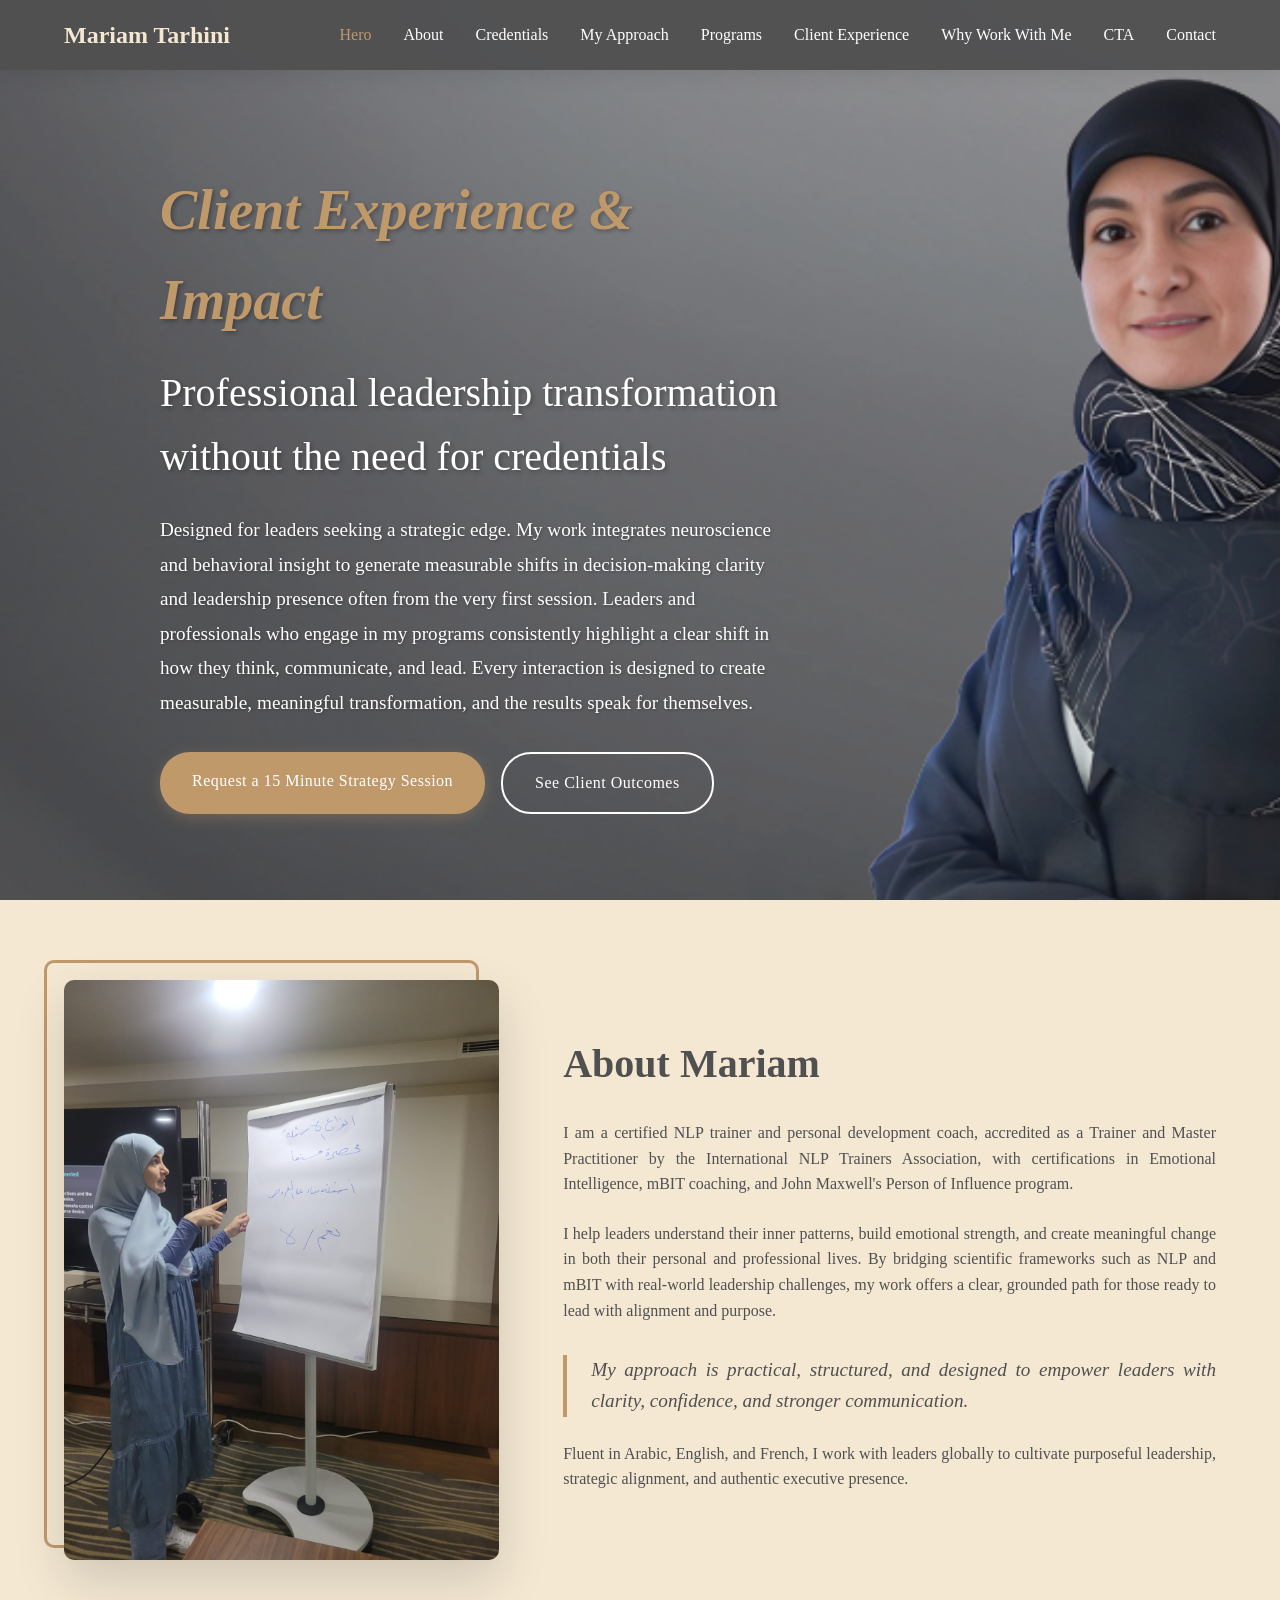
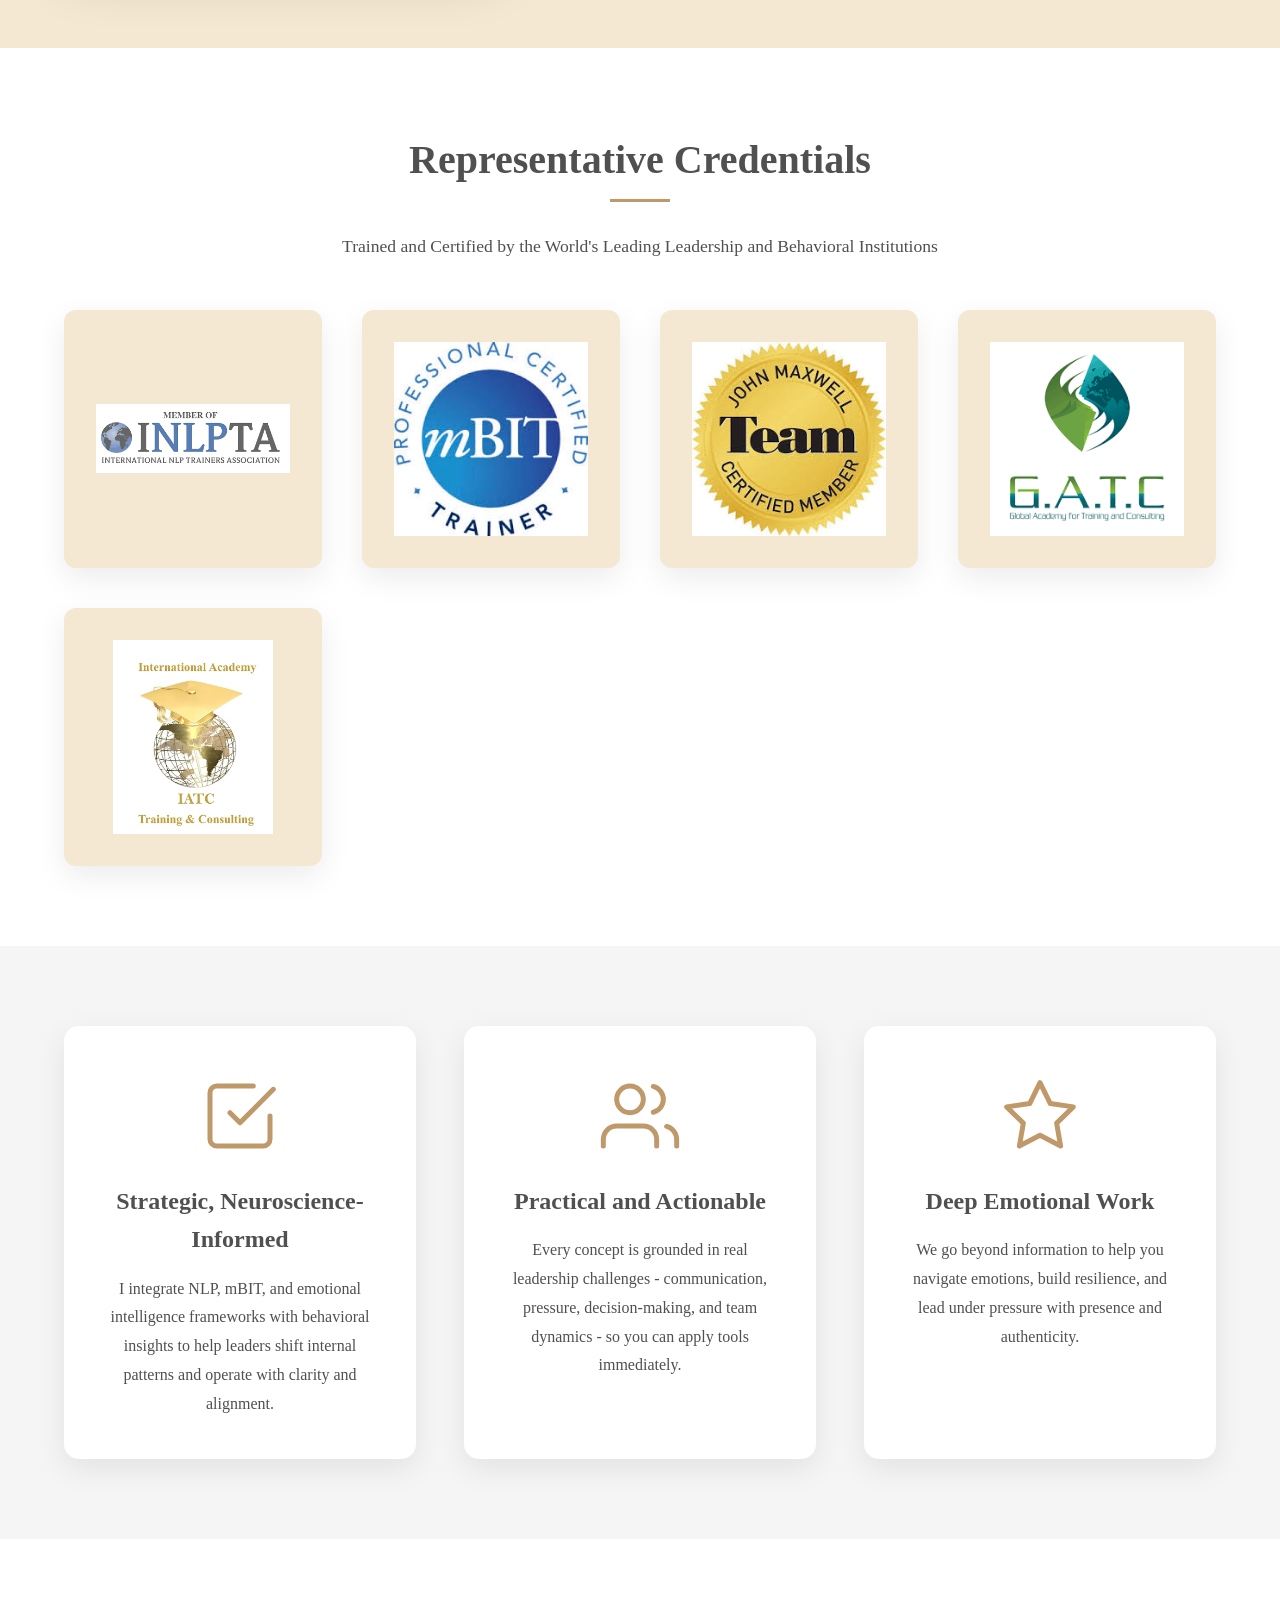
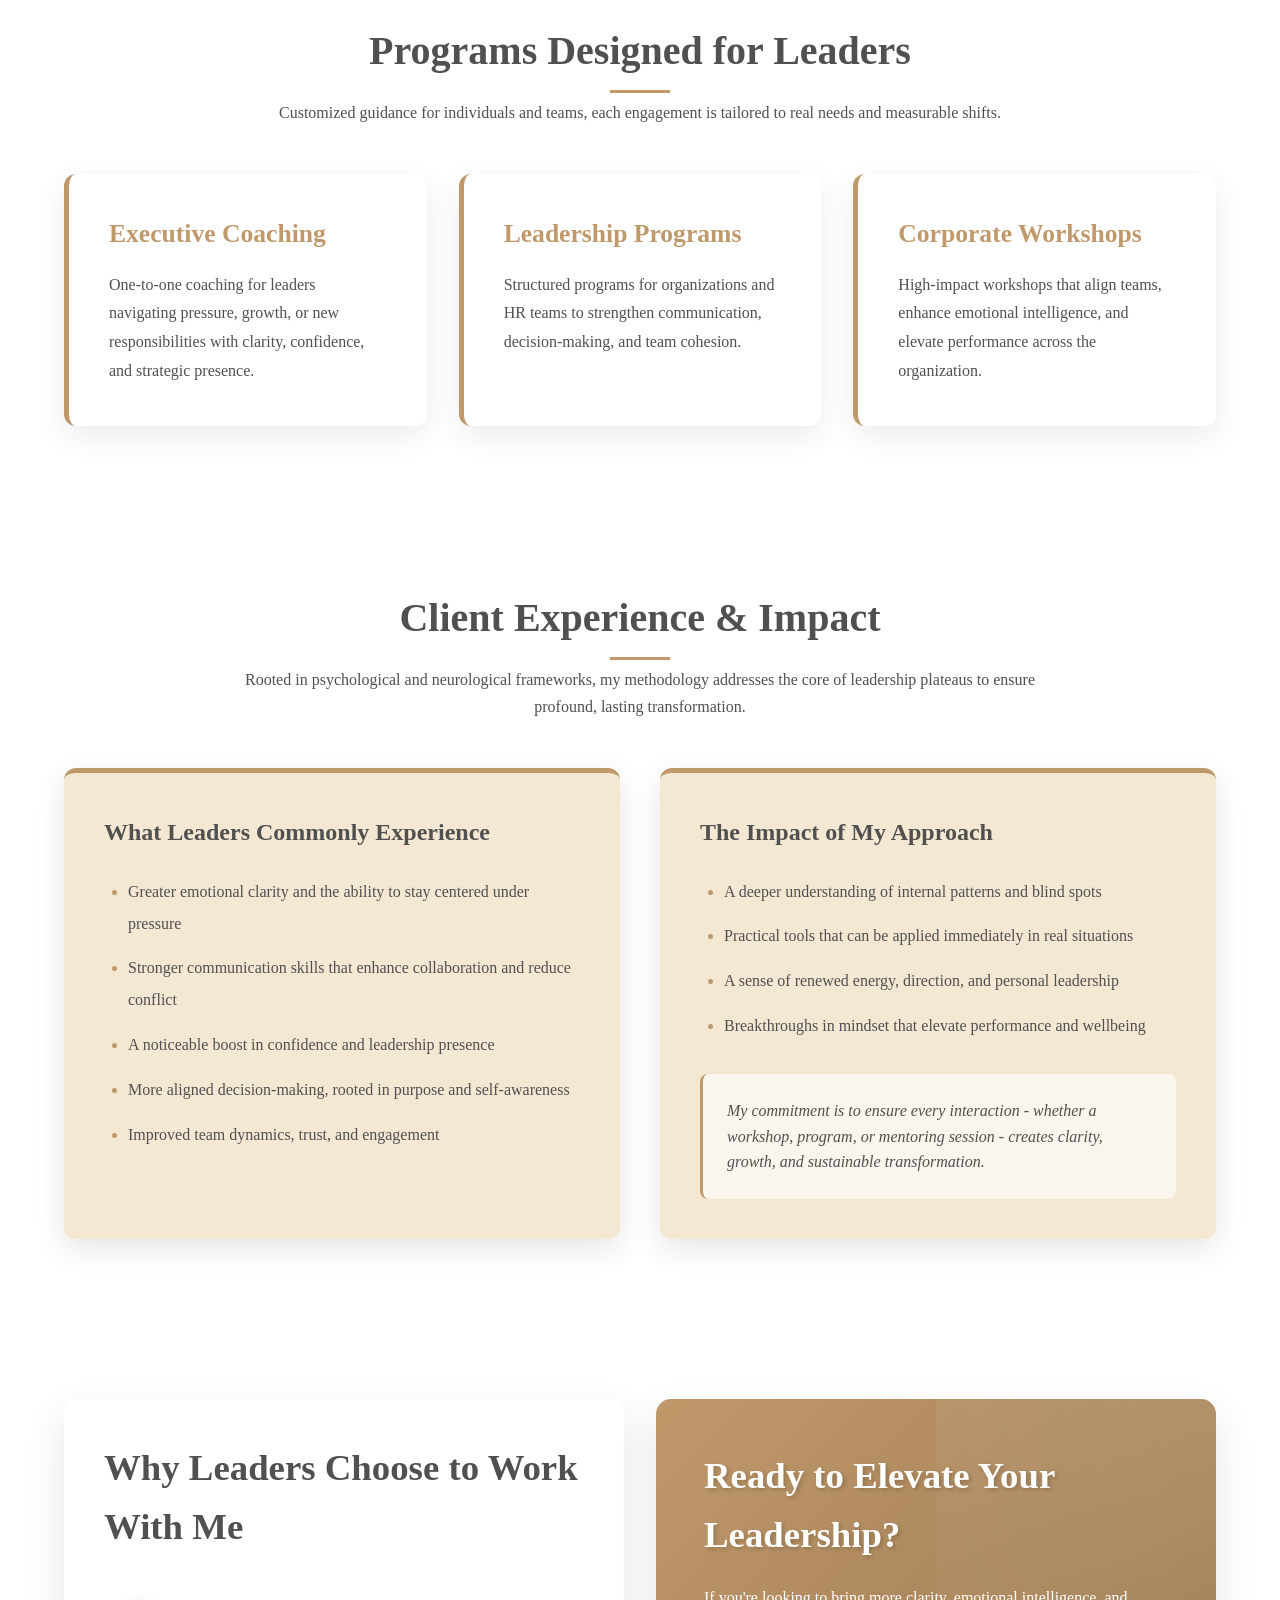
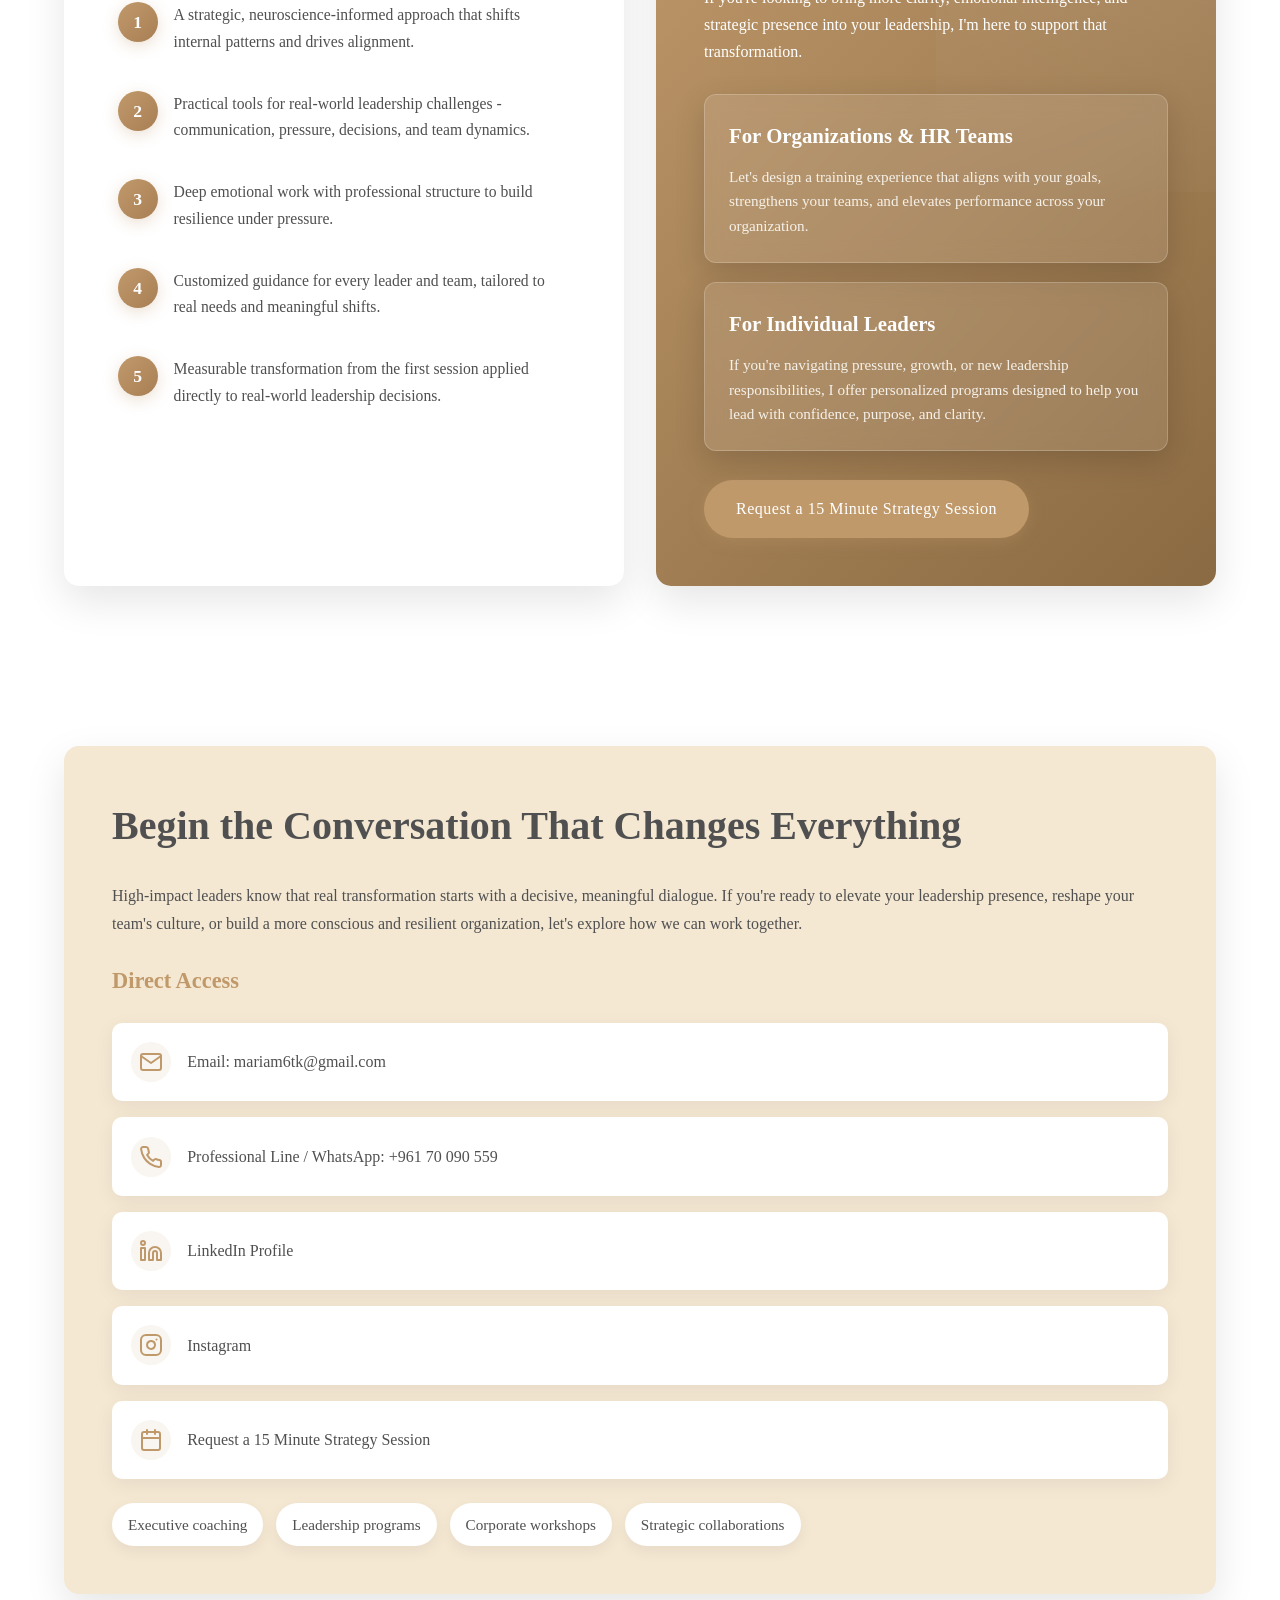
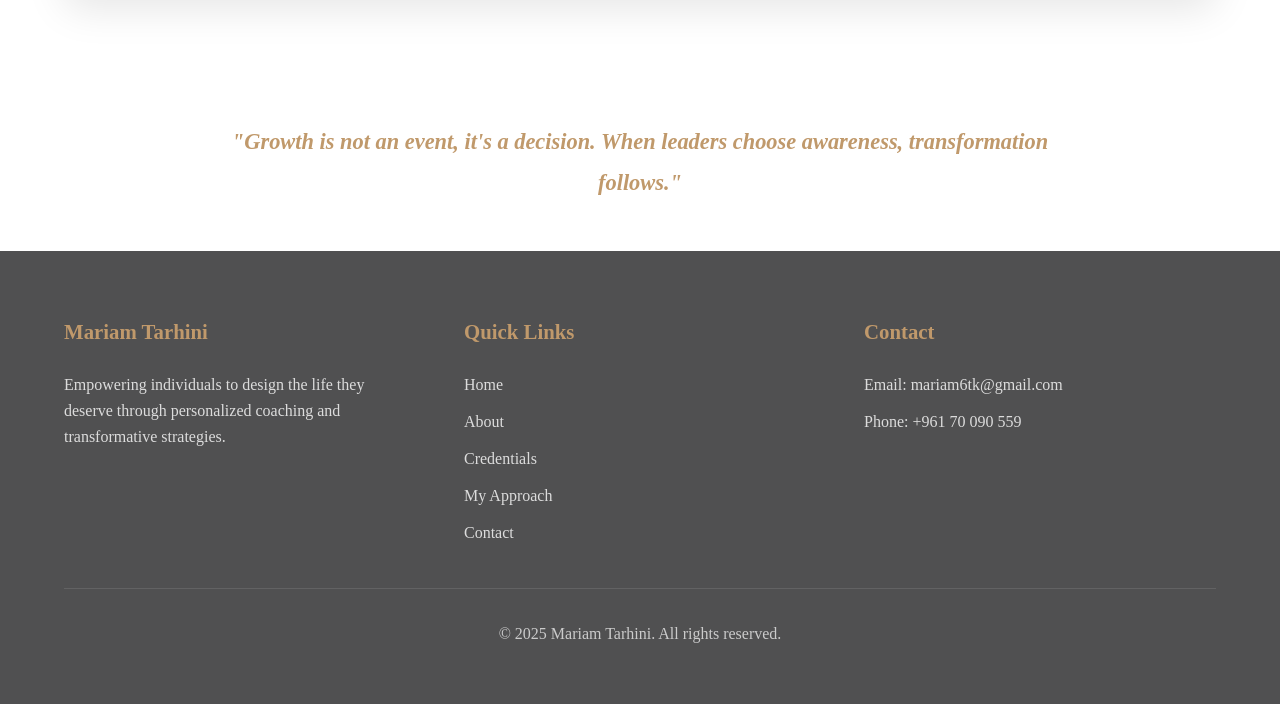
==== commit d91b3404: "Add files via upload" ====
--- a/index.html
+++ b/index.html
@@ -301,10 +301,6 @@
         </div>
         <div class="footer-bottom">
             <p>&copy; 2025 Mariam Tarhini. All rights reserved.</p><br>
-            <p>Designed by 
-             <a href="mailto:rimtarhini10@gmail.com" style="color: #fff; ">
-                    <span>rimtarhini10@gmail.com</span>
-                </a> </p> 
             
         </div>
     </footer>
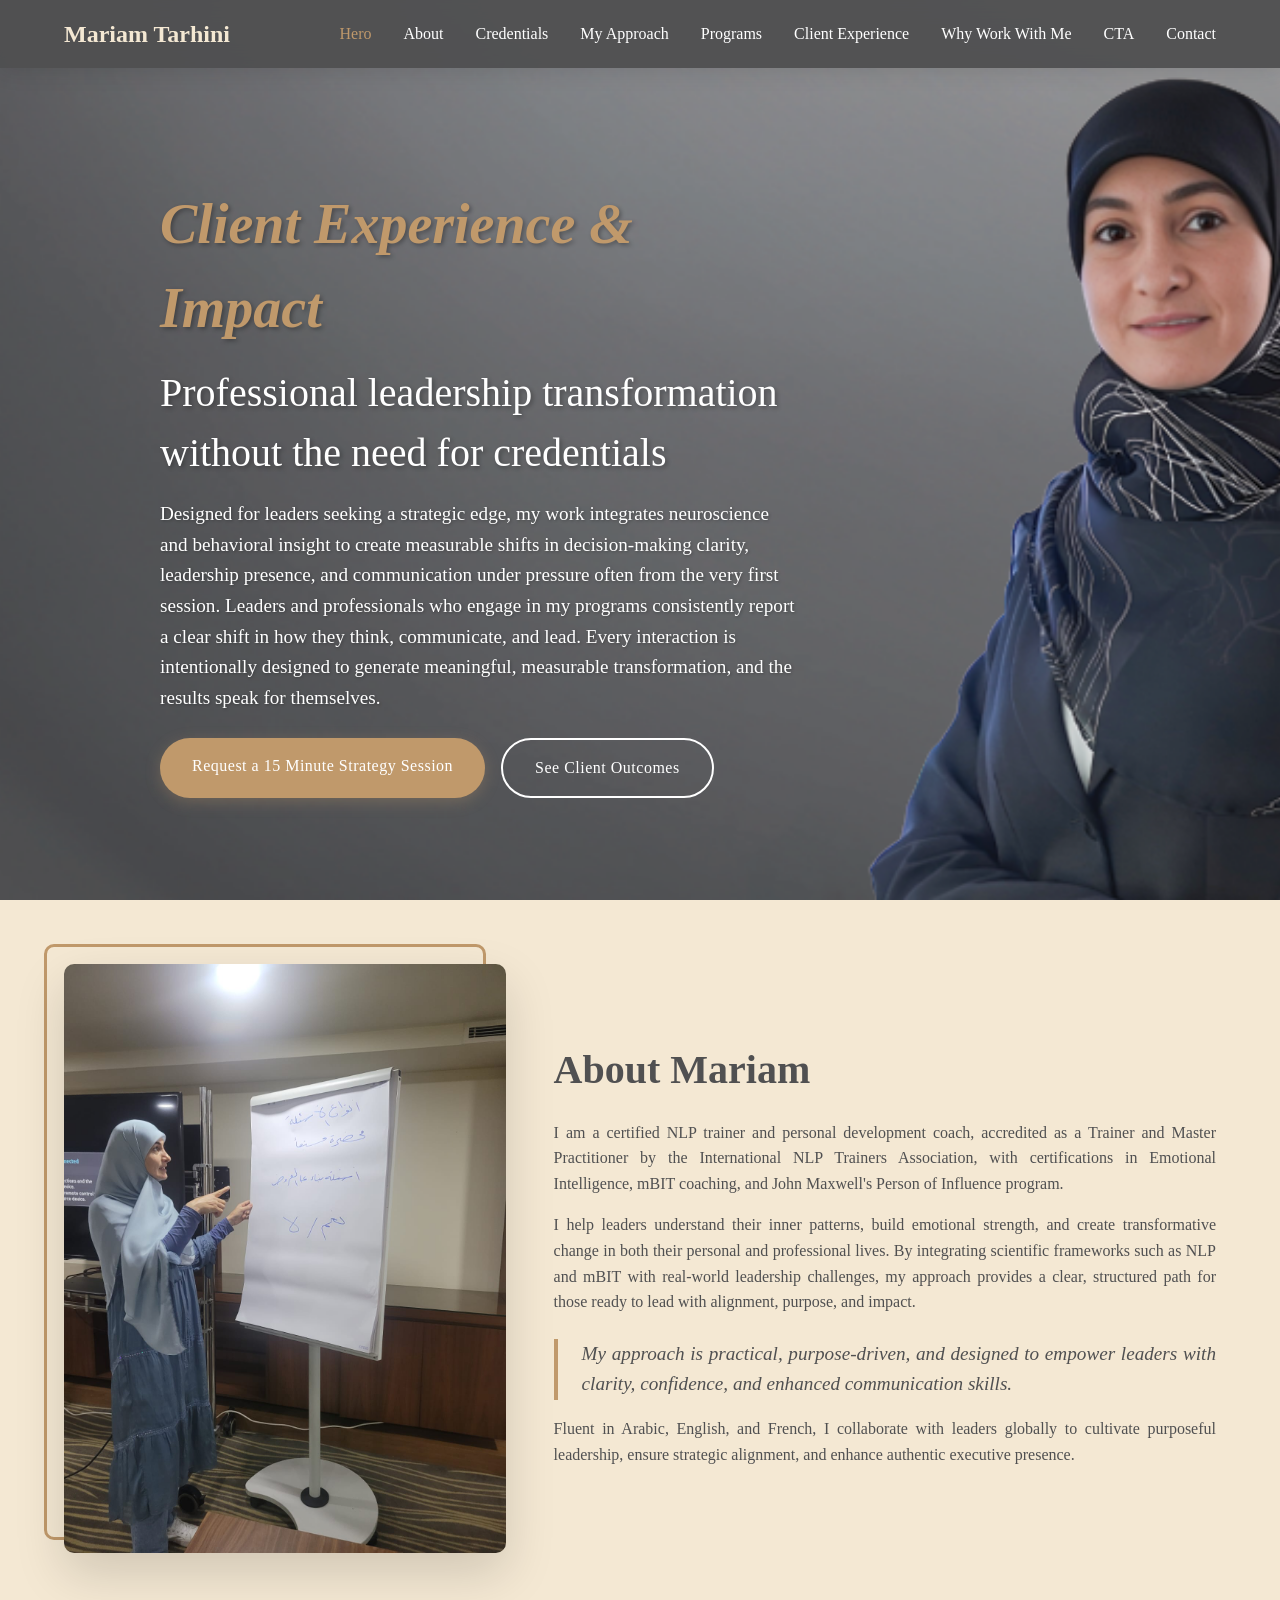
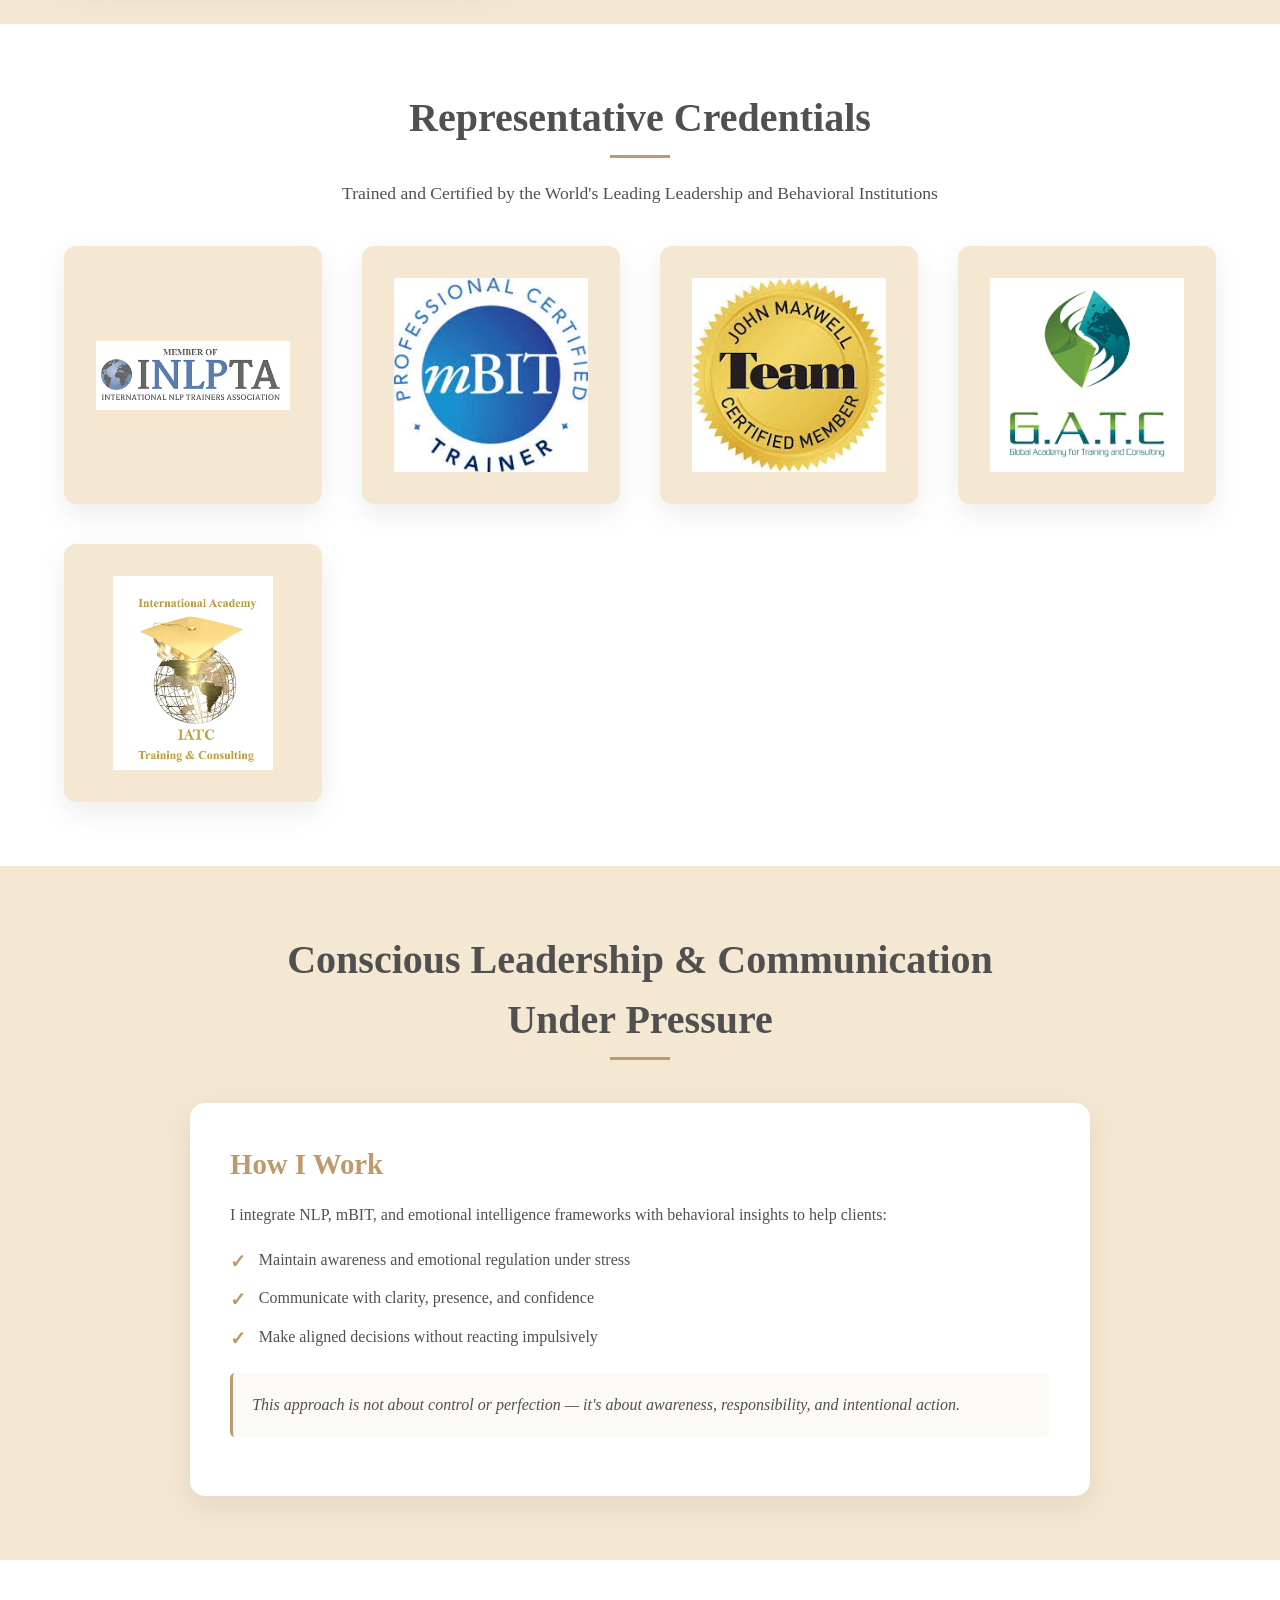
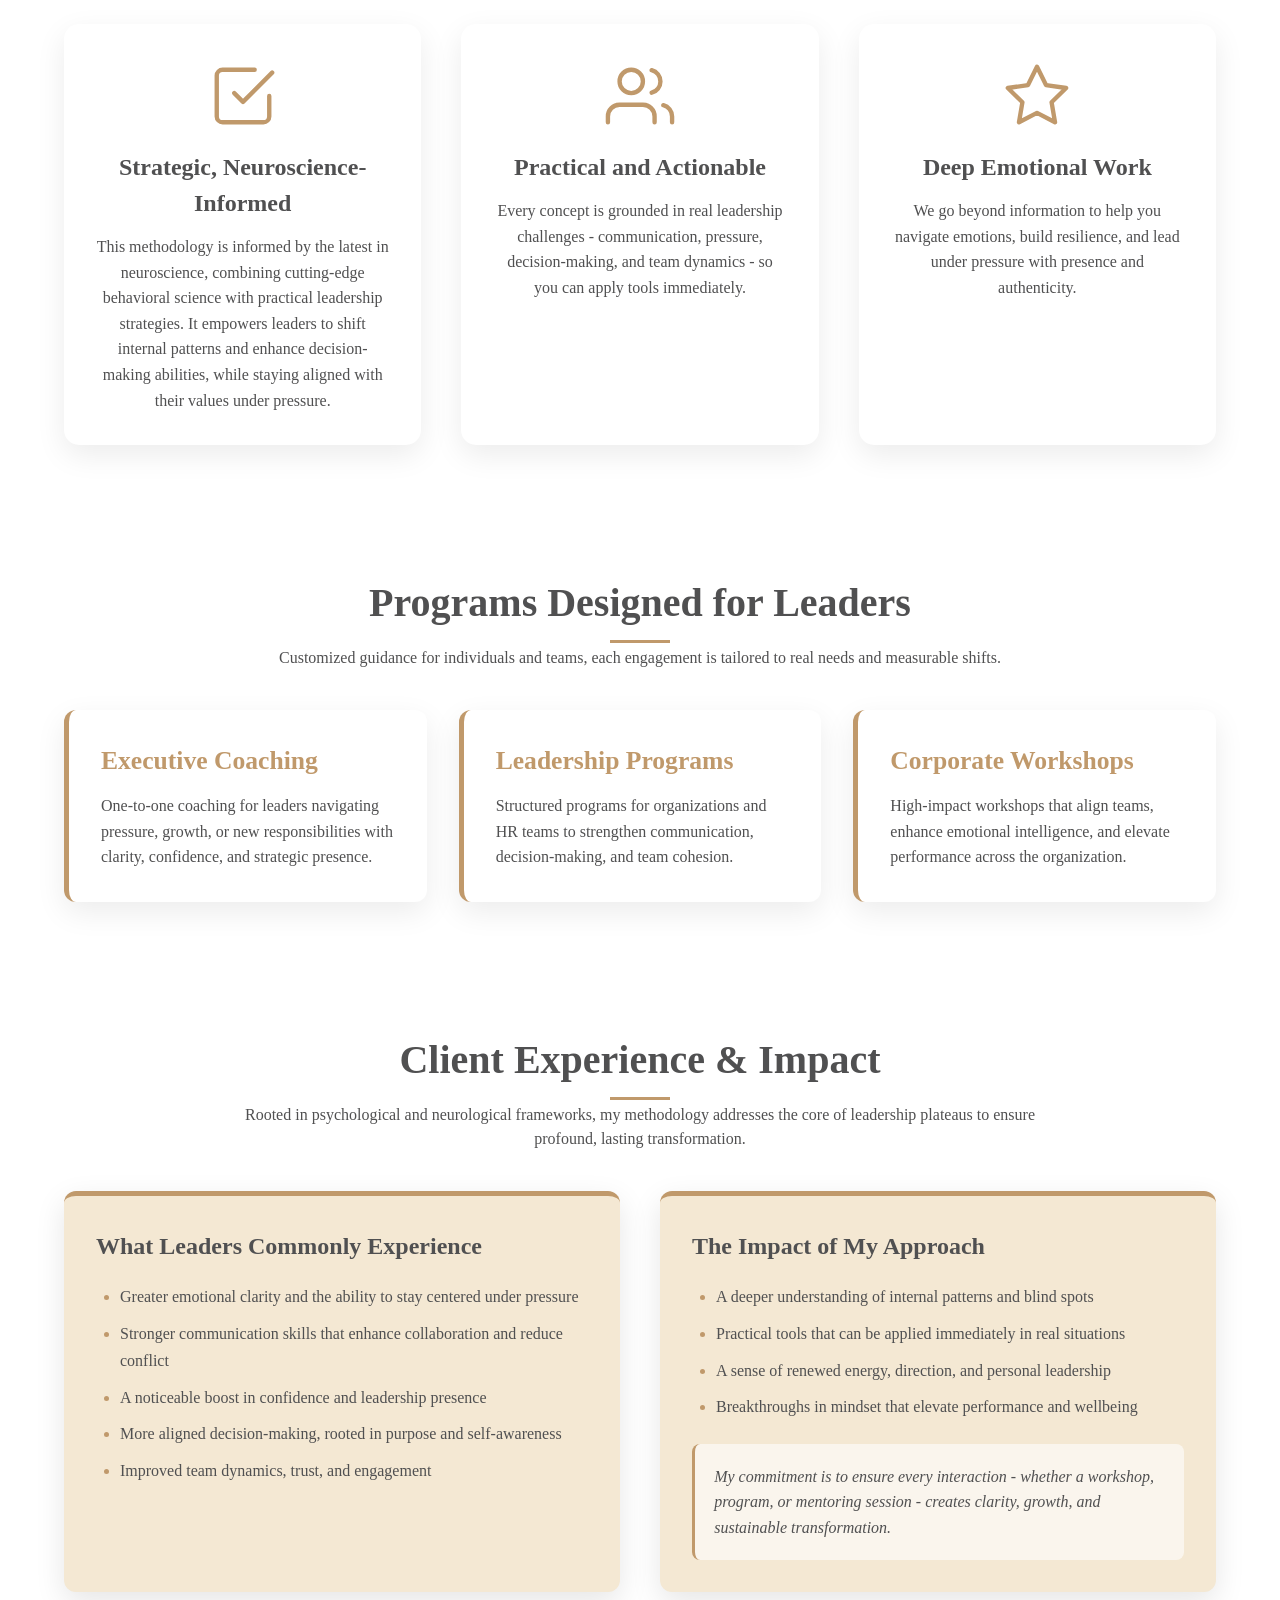
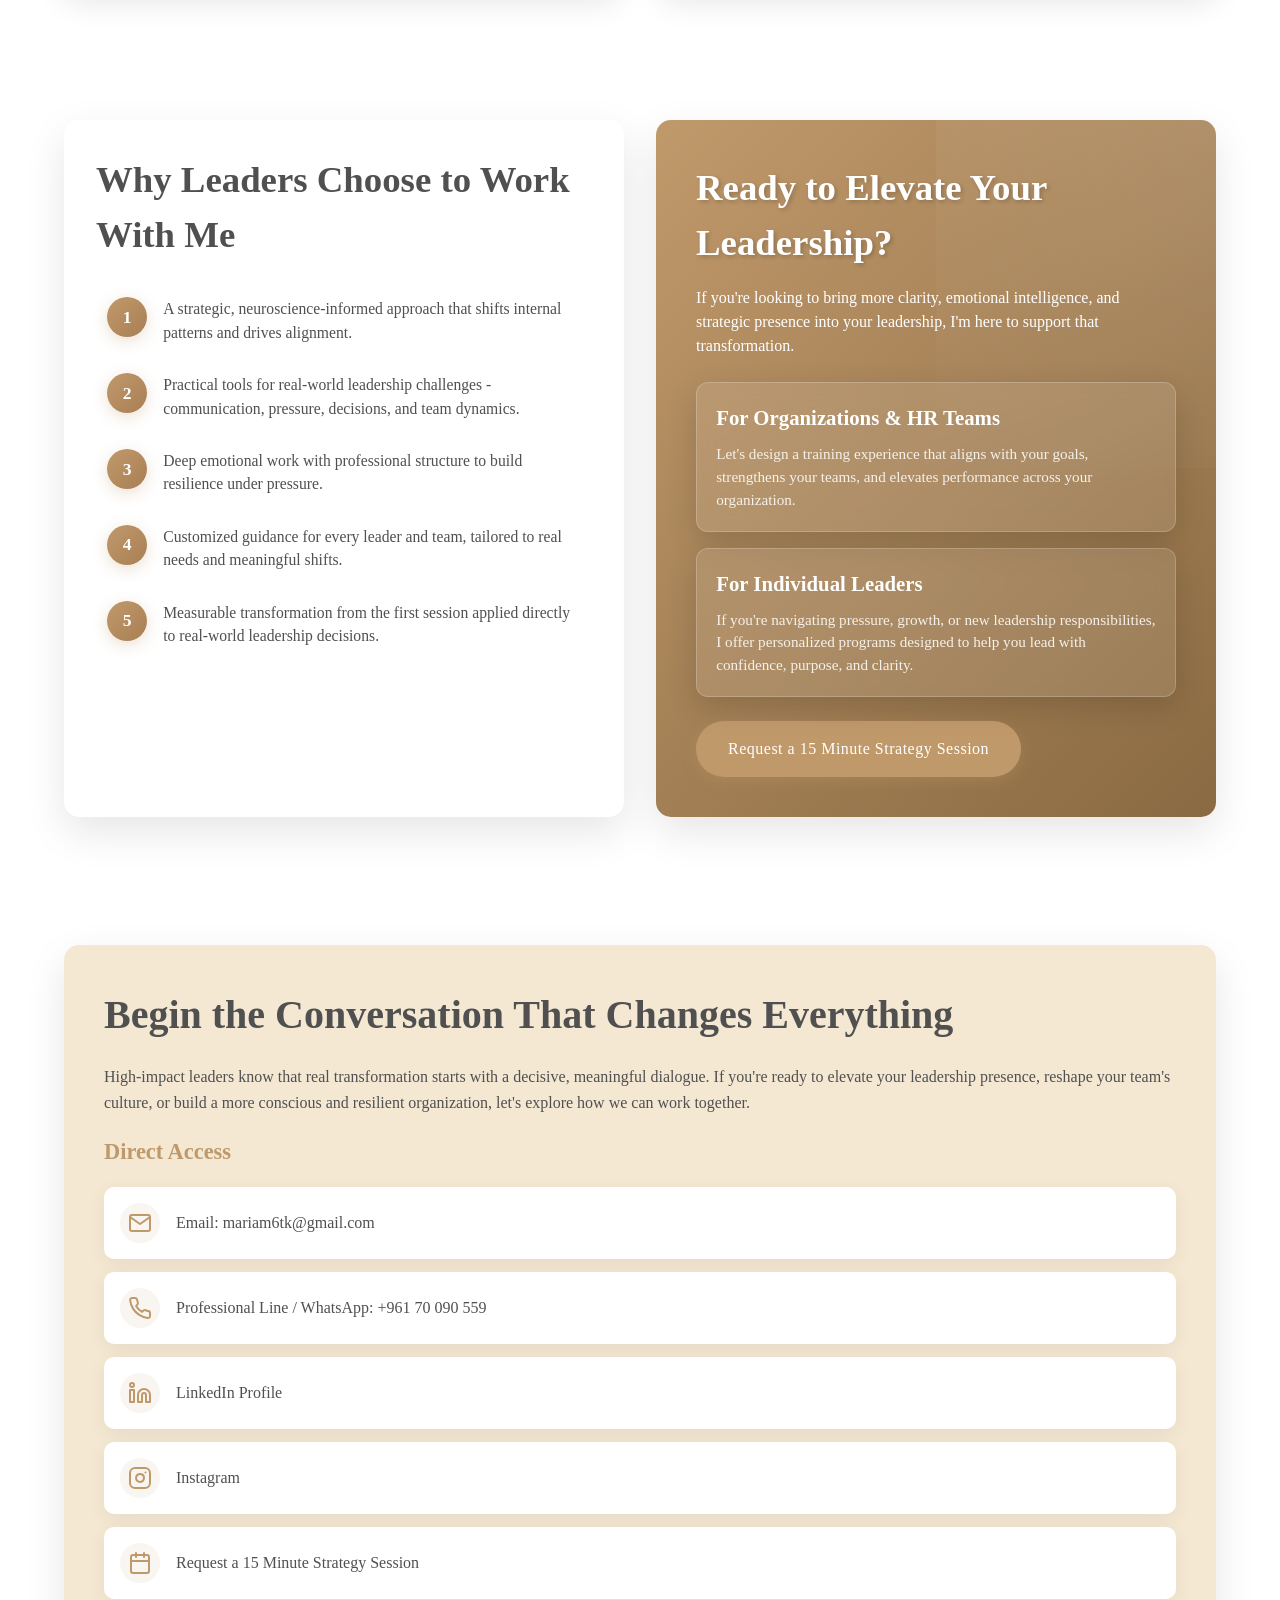
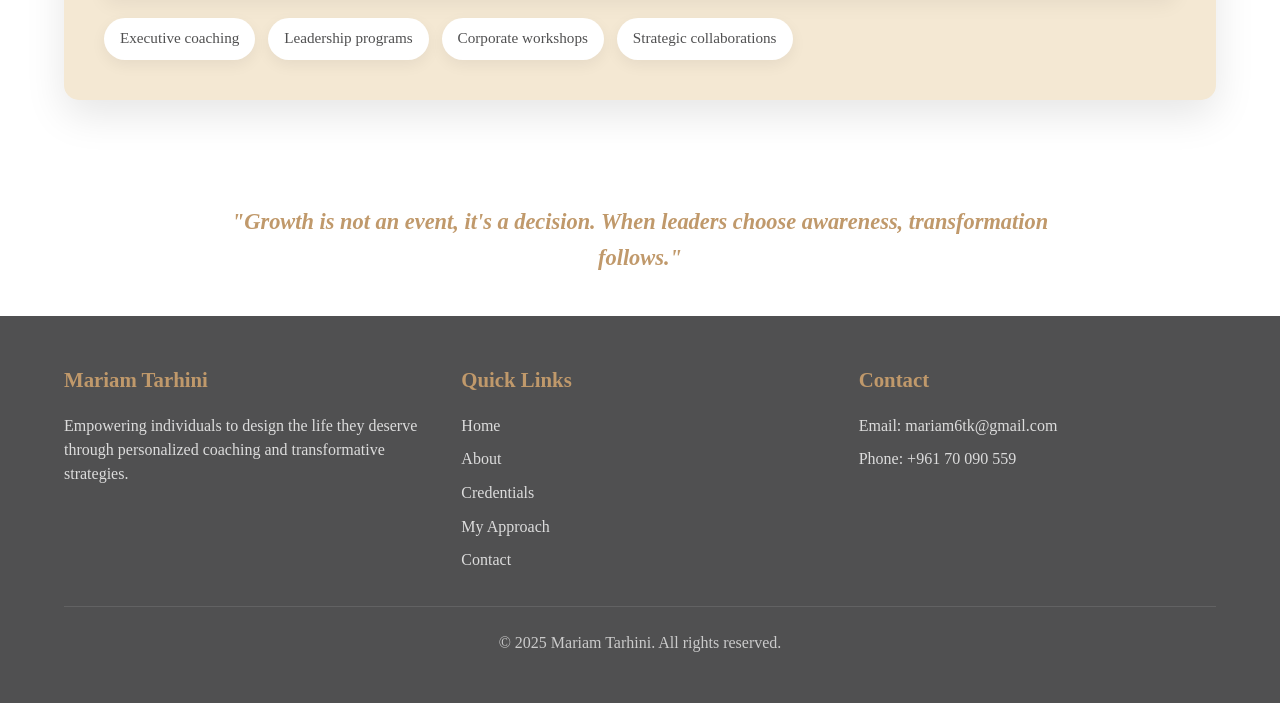
==== commit 307e8a6d: "Add files via upload" ====
--- a/index.html
+++ b/index.html
@@ -33,7 +33,7 @@
         <div class="hero-content">
             <h1>Client Experience &amp; Impact</h1>
             <h2>Professional leadership transformation without the need for credentials</h2>
-            <p>Designed for leaders seeking a strategic edge. My work integrates neuroscience and behavioral insight to generate measurable shifts in decision-making clarity and leadership presence often from the very first session. Leaders and professionals who engage in my programs consistently highlight a clear shift in how they think, communicate, and lead. Every interaction is designed to create measurable, meaningful transformation, and the results speak for themselves.</p>
+            <p>Designed for leaders seeking a strategic edge, my work integrates neuroscience and behavioral insight to create measurable shifts in decision-making clarity, leadership presence, and communication under pressure often from the very first session. Leaders and professionals who engage in my programs consistently report a clear shift in how they think, communicate, and lead. Every interaction is intentionally designed to generate meaningful, measurable transformation, and the results speak for themselves.</p>
             <div class="hero-buttons">
                 <a href="https://calendly.com/mariam6tk/15min" target="_blank" class="btn btn-primary">Request a 15 Minute Strategy Session</a>
                 <a href="#experience" class="btn btn-secondary">See Client Outcomes</a>
@@ -48,9 +48,9 @@
         <div class="about-content">
             <h2>About Mariam</h2>
             <p>I am a certified NLP trainer and personal development coach, accredited as a Trainer and Master Practitioner by the International NLP Trainers Association, with certifications in Emotional Intelligence, mBIT coaching, and John Maxwell's Person of Influence program.</p>
-            <p>I help leaders understand their inner patterns, build emotional strength, and create meaningful change in both their personal and professional lives. By bridging scientific frameworks such as NLP and mBIT with real-world leadership challenges, my work offers a clear, grounded path for those ready to lead with alignment and purpose.</p>
-            <p class="coaching-style">My approach is practical, structured, and designed to empower leaders with clarity, confidence, and stronger communication.</p>
-            <p>Fluent in Arabic, English, and French, I work with leaders globally to cultivate purposeful leadership, strategic alignment, and authentic executive presence.</p>
+            <p>I help leaders understand their inner patterns, build emotional strength, and create transformative change in both their personal and professional lives. By integrating scientific frameworks such as NLP and mBIT with real-world leadership challenges, my approach provides a clear, structured path for those ready to lead with alignment, purpose, and impact.</p>
+            <p class="coaching-style">My approach is practical, purpose-driven, and designed to empower leaders with clarity, confidence, and enhanced communication skills.</p>
+            <p>Fluent in Arabic, English, and French, I collaborate with leaders globally to cultivate purposeful leadership, ensure strategic alignment, and enhance authentic executive presence.</p>
         </div>
     </section>
 
@@ -79,6 +79,22 @@
     </section>
 
     <section id="approach" class="features approach">
+        <div class="section-header approach-header">
+            <h2>Conscious Leadership &amp; Communication Under Pressure</h2>
+        </div>
+        <div class="approach-content">
+            <h3>How I Work</h3>
+            <p>I integrate NLP, mBIT, and emotional intelligence frameworks with behavioral insights to help clients:</p>
+            <ul class="approach-list">
+                <li>Maintain awareness and emotional regulation under stress</li>
+                <li>Communicate with clarity, presence, and confidence</li>
+                <li>Make aligned decisions without reacting impulsively</li>
+            </ul>
+            <p class="approach-note">This approach is not about control or perfection — it's about awareness, responsibility, and intentional action.</p>
+        </div>
+    </section>
+
+    <section class="features strategic-approach">
         <div class="feature">
             <div class="feature-icon">
                 <svg viewBox="0 0 24 24" xmlns="http://www.w3.org/2000/svg">
@@ -87,7 +103,7 @@
                 </svg>
             </div>
             <h3>Strategic, Neuroscience-Informed</h3>
-            <p>I integrate NLP, mBIT, and emotional intelligence frameworks with behavioral insights to help leaders shift internal patterns and operate with clarity and alignment.</p>
+            <p>This methodology is informed by the latest in neuroscience, combining cutting-edge behavioral science with practical leadership strategies. It empowers leaders to shift internal patterns and enhance decision-making abilities, while staying aligned with their values under pressure.</p>
         </div>
         <div class="feature">
             <div class="feature-icon">
--- a/style.css
+++ b/style.css
@@ -17,7 +17,7 @@
 body {
     font-family: 'Georgia', serif;
     color: var(--dark-gray);
-    line-height: 1.6;
+    line-height: 1.5;
     overflow-x: hidden;
     padding-top: 0;
     margin: 0;
@@ -159,7 +159,7 @@
 
 .hero h1 {
     font-size: 3.5rem;
-    margin-bottom: 1rem;
+    margin-bottom: 0.8rem;
     font-style: italic;
     color: var(--camel);
     text-shadow: 2px 2px 4px rgba(0, 0, 0, 0.3);
@@ -167,7 +167,7 @@
 
 .hero h2 {
     font-size: 2.5rem;
-    margin-bottom: 1.5rem;
+    margin-bottom: 1rem;
     font-weight: 300;
     color: #ffffff;
     text-shadow: 2px 2px 4px rgba(0, 0, 0, 0.3);
@@ -175,8 +175,8 @@
 
 .hero p {
     font-size: 1.2rem;
-    margin-bottom: 2rem;
-    line-height: 1.8;
+    margin-bottom: 1.5rem;
+    line-height: 1.6;
     color: #ffffff;
     text-shadow: 1px 1px 3px rgba(0, 0, 0, 0.3);
 }
@@ -227,16 +227,16 @@
 
 /* Features Section - Enhanced */
 .features {
-    padding: 5rem 5%;
+    padding: 4rem 5%;
     background: whitesmoke;
     display: grid;
     grid-template-columns: repeat(auto-fit, minmax(300px, 1fr));
-    gap: 3rem;
+    gap: 2.5rem;
 }
 
 .feature {
     text-align: center;
-    padding: 2.5rem;
+    padding: 2rem;
     transition: all 0.4s ease;
     background: #ffffff;
     border-radius: 15px;
@@ -269,16 +269,16 @@
 .feature-icon {
     font-size: 4rem;
     color: var(--camel);
-    margin-bottom: 1rem;
+    margin-bottom: 0.8rem;
     display: flex;
     align-items: center;
     justify-content: center;
-    height: 100px;
+    height: 80px;
 }
 
 .feature-icon svg {
-    width: 80px;
-    height: 80px;
+    width: 70px;
+    height: 70px;
     stroke: var(--camel);
     fill: none;
     stroke-width: 1.5;
@@ -292,22 +292,100 @@
 
 .feature h3 {
     color: var(--dark-gray);
+    margin-bottom: 0.8rem;
+    font-size: 1.5rem;
+}
+
+.feature p {
+    color: var(--dark-gray);
+    line-height: 1.6;
+}
+
+/* Approach Section */
+.approach {
+    padding: 4rem 5%;
+    background: var(--beige);
+    display: block;
+}
+
+.approach-header {
+    text-align: center;
+    margin-bottom: 2.5rem;
+}
+
+.approach-header h2 {
+    font-size: 2.3rem;
+    color: var(--dark-gray);
+}
+
+.approach-content {
+    max-width: 900px;
+    margin: 0 auto;
+    background: #ffffff;
+    padding: 2.5rem;
+    border-radius: 15px;
+    box-shadow: 0 10px 30px rgba(0, 0, 0, 0.08);
+}
+
+.approach-content h3 {
+    color: var(--camel);
+    font-size: 1.8rem;
     margin-bottom: 1rem;
-    font-size: 1.5rem;
-}
-
-.feature p {
-    color: var(--dark-gray);
-    line-height: 1.8;
+}
+
+.approach-content > p {
+    color: var(--dark-gray);
+    line-height: 1.6;
+    margin-bottom: 1.2rem;
+}
+
+.approach-list {
+    list-style: none;
+    margin: 1.2rem 0;
+    padding-left: 0;
+}
+
+.approach-list li {
+    color: var(--dark-gray);
+    line-height: 1.6;
+    margin-bottom: 0.8rem;
+    padding-left: 1.8rem;
+    position: relative;
+}
+
+.approach-list li::before {
+    content: '✓';
+    position: absolute;
+    left: 0;
+    color: var(--camel);
+    font-weight: bold;
+    font-size: 1.2rem;
+}
+
+.approach-note {
+    margin-top: 1.5rem;
+    font-style: italic;
+    color: var(--dark-gray);
+    padding: 1.2rem;
+    background: rgba(192, 153, 107, 0.05);
+    border-left: 3px solid var(--camel);
+    border-radius: 5px;
+    line-height: 1.6;
+}
+
+/* Strategic Approach Section */
+.strategic-approach {
+    padding: 4rem 5%;
+    background: #ffffff;
 }
 
 /* About Section - Enhanced */
 .about {
-    padding: 5rem 5%;
+    padding: 4rem 5%;
     background: var(--beige);
     display: grid;
     grid-template-columns: 1fr 1.5fr;
-    gap: 4rem;
+    gap: 3rem;
     align-items: center;
 }
 
@@ -342,28 +420,29 @@
 
 .about-content h2 {
     font-size: 2.5rem;
-    margin-bottom: 1.5rem;
+    margin-bottom: 1.2rem;
     color: var(--dark-gray);
 }
 
 .about-content p {
-    margin-bottom: 1.5rem;
+    margin-bottom: 1rem;
     color: var(--dark-gray);
     text-align: justify;
+    line-height: 1.6;
 }
 
 .coaching-style {
     font-style: italic;
     color: var(--camel);
     font-size: 1.2rem;
-    margin: 2rem 0;
+    margin: 1.5rem 0;
     padding-left: 1.5rem;
     border-left: 4px solid var(--camel);
 }
 
 /* Quote Section - Simple */
 .quote-section {
-    padding: 3rem 5%;
+    padding: 2.5rem 5%;
     background: #ffffff;
     text-align: center;
 }
@@ -375,25 +454,25 @@
     font-weight: 600;
     max-width: 900px;
     margin: 0 auto;
-    line-height: 1.8;
+    line-height: 1.6;
 }
 
 /* Credentials Section */
 .credentials {
-    padding: 5rem 5%;
+    padding: 4rem 5%;
     background: #ffffff;
 }
 
 .credentials .section-header {
     text-align: center;
     max-width: 900px;
-    margin: 0 auto 3rem;
+    margin: 0 auto 2.5rem;
 }
 
 .credentials .section-header h2 {
     font-size: 2.5rem;
     color: var(--dark-gray);
-    margin-bottom: 1rem;
+    margin-bottom: 0.8rem;
     position: relative;
     display: inline-block;
 }
@@ -412,8 +491,8 @@
 .credentials .section-header p {
     color: var(--dark-gray);
     font-size: 1.1rem;
-    line-height: 1.7;
-    margin-top: 1.5rem;
+    line-height: 1.5;
+    margin-top: 1.2rem;
 }
 
 .credentials-grid {
@@ -456,13 +535,13 @@
 .section-header {
     text-align: center;
     max-width: 800px;
-    margin: 0 auto 3rem;
+    margin: 0 auto 2.5rem;
 }
 
 .section-header h2 {
     font-size: 2.5rem;
     color: var(--dark-gray);
-    margin-bottom: 1rem;
+    margin-bottom: 0.8rem;
     position: relative;
     display: inline-block;
 }
@@ -480,11 +559,11 @@
 
 .section-header p {
     color: var(--dark-gray);
-    line-height: 1.7;
+    line-height: 1.5;
 }
 
 .programs {
-    padding: 5rem 5%;
+    padding: 4rem 5%;
     background: var(--light-gray);
 }
 
@@ -498,7 +577,7 @@
     background: #ffffff;
     border-left: 5px solid var(--camel);
     border-radius: 12px;
-    padding: 2.5rem;
+    padding: 2rem;
     box-shadow: 0 10px 30px rgba(0, 0, 0, 0.08);
     transition: all 0.4s ease;
     position: relative;
@@ -527,7 +606,7 @@
 
 .program-card h3 {
     color: var(--camel);
-    margin-bottom: 1rem;
+    margin-bottom: 0.8rem;
     font-size: 1.6rem;
     position: relative;
     z-index: 1;
@@ -535,14 +614,14 @@
 
 .program-card p {
     color: var(--dark-gray);
-    line-height: 1.8;
+    line-height: 1.6;
     position: relative;
     z-index: 1;
 }
 
 /* Experience Section - Enhanced */
 .experience {
-    padding: 5rem 5%;
+    padding: 4rem 5%;
     background: #ffffff;
 }
 
@@ -554,7 +633,7 @@
 
 .experience-card {
     background: var(--beige);
-    padding: 2.5rem;
+    padding: 2rem;
     border-radius: 12px;
     box-shadow: 0 10px 30px rgba(0, 0, 0, 0.1);
     border-top: 5px solid var(--camel);
@@ -567,7 +646,7 @@
 }
 
 .experience-card h3 {
-    margin-bottom: 1.5rem;
+    margin-bottom: 1.2rem;
     color: var(--dark-gray);
     font-size: 1.5rem;
 }
@@ -575,11 +654,11 @@
 .experience-card ul {
     margin-left: 1.5rem;
     color: var(--dark-gray);
-    line-height: 2;
+    line-height: 1.7;
 }
 
 .experience-card ul li {
-    margin-bottom: 0.8rem;
+    margin-bottom: 0.6rem;
     position: relative;
 }
 
@@ -588,18 +667,19 @@
 }
 
 .experience-note {
-    margin-top: 2rem;
+    margin-top: 1.5rem;
     color: var(--dark-gray);
     font-style: italic;
-    padding: 1.5rem;
+    padding: 1.2rem;
     background: rgba(255, 255, 255, 0.6);
     border-radius: 8px;
     border-left: 3px solid var(--camel);
+    line-height: 1.6;
 }
 
 /* Why & CTA side-by-side */
 .why-cta-row {
-    padding: 5rem 5%;
+    padding: 4rem 5%;
     background: var(--light-gray);
     display: grid;
     grid-template-columns: repeat(auto-fit, minmax(320px, 1fr));
@@ -615,7 +695,7 @@
 
 .why-section .why-me {
     background: #ffffff;
-    padding: 2.5rem;
+    padding: 2rem;
     border-radius: 15px;
     box-shadow: 0 15px 40px rgba(0, 0, 0, 0.1);
     transition: all 0.3s ease;
@@ -628,7 +708,7 @@
 
 .why-me h2 {
     font-size: 2.3rem;
-    margin-bottom: 2rem;
+    margin-bottom: 1.5rem;
     color: var(--dark-gray);
 }
 
@@ -639,9 +719,9 @@
 .why-list li {
     display: flex;
     align-items: flex-start;
-    margin-bottom: 0.5rem;
+    margin-bottom: 0.4rem;
     gap: 1rem;
-    padding: 0.85rem;
+    padding: 0.7rem;
     border-radius: 10px;
     transition: all 0.3s ease;
 }
@@ -673,14 +753,14 @@
 }
 
 .why-list li span {
-    line-height: 1.7;
+    line-height: 1.5;
     color: var(--dark-gray);
     font-size: 0.98rem;
 }
 
 /* CTA Section - Enhanced */
 .cta {
-    padding: 3rem;
+    padding: 2.5rem;
     background: linear-gradient(135deg, #c0996b, #8a6a42);
     color: #ffffff;
     position: relative;
@@ -716,27 +796,27 @@
 
 .cta-content h2 {
     font-size: 2.3rem;
-    margin-bottom: 1.2rem;
+    margin-bottom: 1rem;
     text-shadow: 2px 2px 4px rgba(0, 0, 0, 0.2);
 }
 
 .cta-content > p {
     max-width: 100%;
-    margin-bottom: 1.8rem;
-    line-height: 1.7;
+    margin-bottom: 1.5rem;
+    line-height: 1.5;
     font-size: 1rem;
 }
 
 .cta-grid {
     display: grid;
     grid-template-columns: 1fr;
-    gap: 1.2rem;
-    margin-bottom: 1.8rem;
+    gap: 1rem;
+    margin-bottom: 1.5rem;
 }
 
 .cta-card {
     background: rgba(255, 255, 255, 0.1);
-    padding: 1.5rem;
+    padding: 1.2rem;
     border-radius: 12px;
     border: 1px solid rgba(255, 255, 255, 0.2);
     box-shadow: 0 10px 30px rgba(0, 0, 0, 0.15);
@@ -751,20 +831,20 @@
 }
 
 .cta-card h3 {
-    margin-bottom: 0.8rem;
+    margin-bottom: 0.6rem;
     color: #ffffff;
     font-size: 1.3rem;
 }
 
 .cta-card p {
     color: #f6f1e9;
-    line-height: 1.6;
+    line-height: 1.5;
     font-size: 0.95rem;
 }
 
 /* Contact Section - Enhanced */
 .contact-section {
-    padding: 5rem 5%;
+    padding: 4rem 5%;
     background: #ffffff;
     display: grid;
     grid-template-columns: 1fr;
@@ -774,7 +854,7 @@
 
 .contact-card {
     background: var(--beige);
-    padding: 3rem;
+    padding: 2.5rem;
     border-radius: 15px;
     box-shadow: 0 15px 40px rgba(0, 0, 0, 0.1);
     transition: all 0.3s ease;
@@ -786,34 +866,34 @@
 
 .contact-content h2 {
     font-size: 2.5rem;
-    margin-bottom: 1.5rem;
+    margin-bottom: 1.2rem;
     color: var(--dark-gray);
 }
 
 .contact-content p {
-    margin-bottom: 1.5rem;
-    color: var(--dark-gray);
-    line-height: 1.8;
+    margin-bottom: 1.2rem;
+    color: var(--dark-gray);
+    line-height: 1.6;
 }
 
 .direct-access h3 {
     color: var(--camel);
-    margin-bottom: 1.5rem;
+    margin-bottom: 1.2rem;
     font-size: 1.4rem;
 }
 
 .contact-list {
     display: flex;
     flex-direction: column;
-    gap: 1rem;
-    margin: 1.5rem 0;
+    gap: 0.8rem;
+    margin: 1.2rem 0;
 }
 
 .contact-item {
     display: flex;
     align-items: center;
     gap: 1rem;
-    padding: 1.2rem;
+    padding: 1rem;
     background: #ffffff;
     border-radius: 10px;
     transition: all 0.3s ease;
@@ -861,7 +941,7 @@
     display: flex;
     flex-wrap: wrap;
     gap: 0.8rem;
-    margin-top: 1.5rem;
+    margin-top: 1.2rem;
 }
 
 .service-tag {
@@ -883,7 +963,7 @@
 
 /* Final Message - Enhanced */
 .final-message {
-    padding: 4rem 5%;
+    padding: 3rem 5%;
     background: linear-gradient(135deg, var(--dark-gray), #3a3a3b);
     color: #ffffff;
     text-align: center;
@@ -914,19 +994,19 @@
 footer {
     background: var(--dark-gray);
     color: #ffffff;
-    padding: 4rem 5% 2rem;
+    padding: 3rem 5% 1.5rem;
 }
 
 .footer-content {
     display: grid;
     grid-template-columns: repeat(auto-fit, minmax(250px, 1fr));
-    gap: 3rem;
-    margin-bottom: 2rem;
+    gap: 2.5rem;
+    margin-bottom: 1.5rem;
 }
 
 .footer-section h3 {
     color: var(--camel);
-    margin-bottom: 1.5rem;
+    margin-bottom: 1.2rem;
     font-size: 1.3rem;
 }
 
@@ -934,8 +1014,9 @@
     color: rgba(255, 255, 255, 0.8);
     text-decoration: none;
     display: block;
-    margin-bottom: 0.7rem;
-    transition: all 0.3s ease;
+    margin-bottom: 0.6rem;
+    transition: all 0.3s ease;
+    line-height: 1.5;
 }
 
 .footer-section a:hover {
@@ -945,7 +1026,7 @@
 
 .footer-bottom {
     text-align: center;
-    padding-top: 2rem;
+    padding-top: 1.5rem;
     border-top: 1px solid rgba(255, 255, 255, 0.1);
     color: rgba(255, 255, 255, 0.7);
 }
@@ -968,7 +1049,7 @@
 
     .why-cta-row {
         grid-template-columns: 1fr;
-        gap: 3rem;
+        gap: 2.5rem;
     }
 
     .cta {
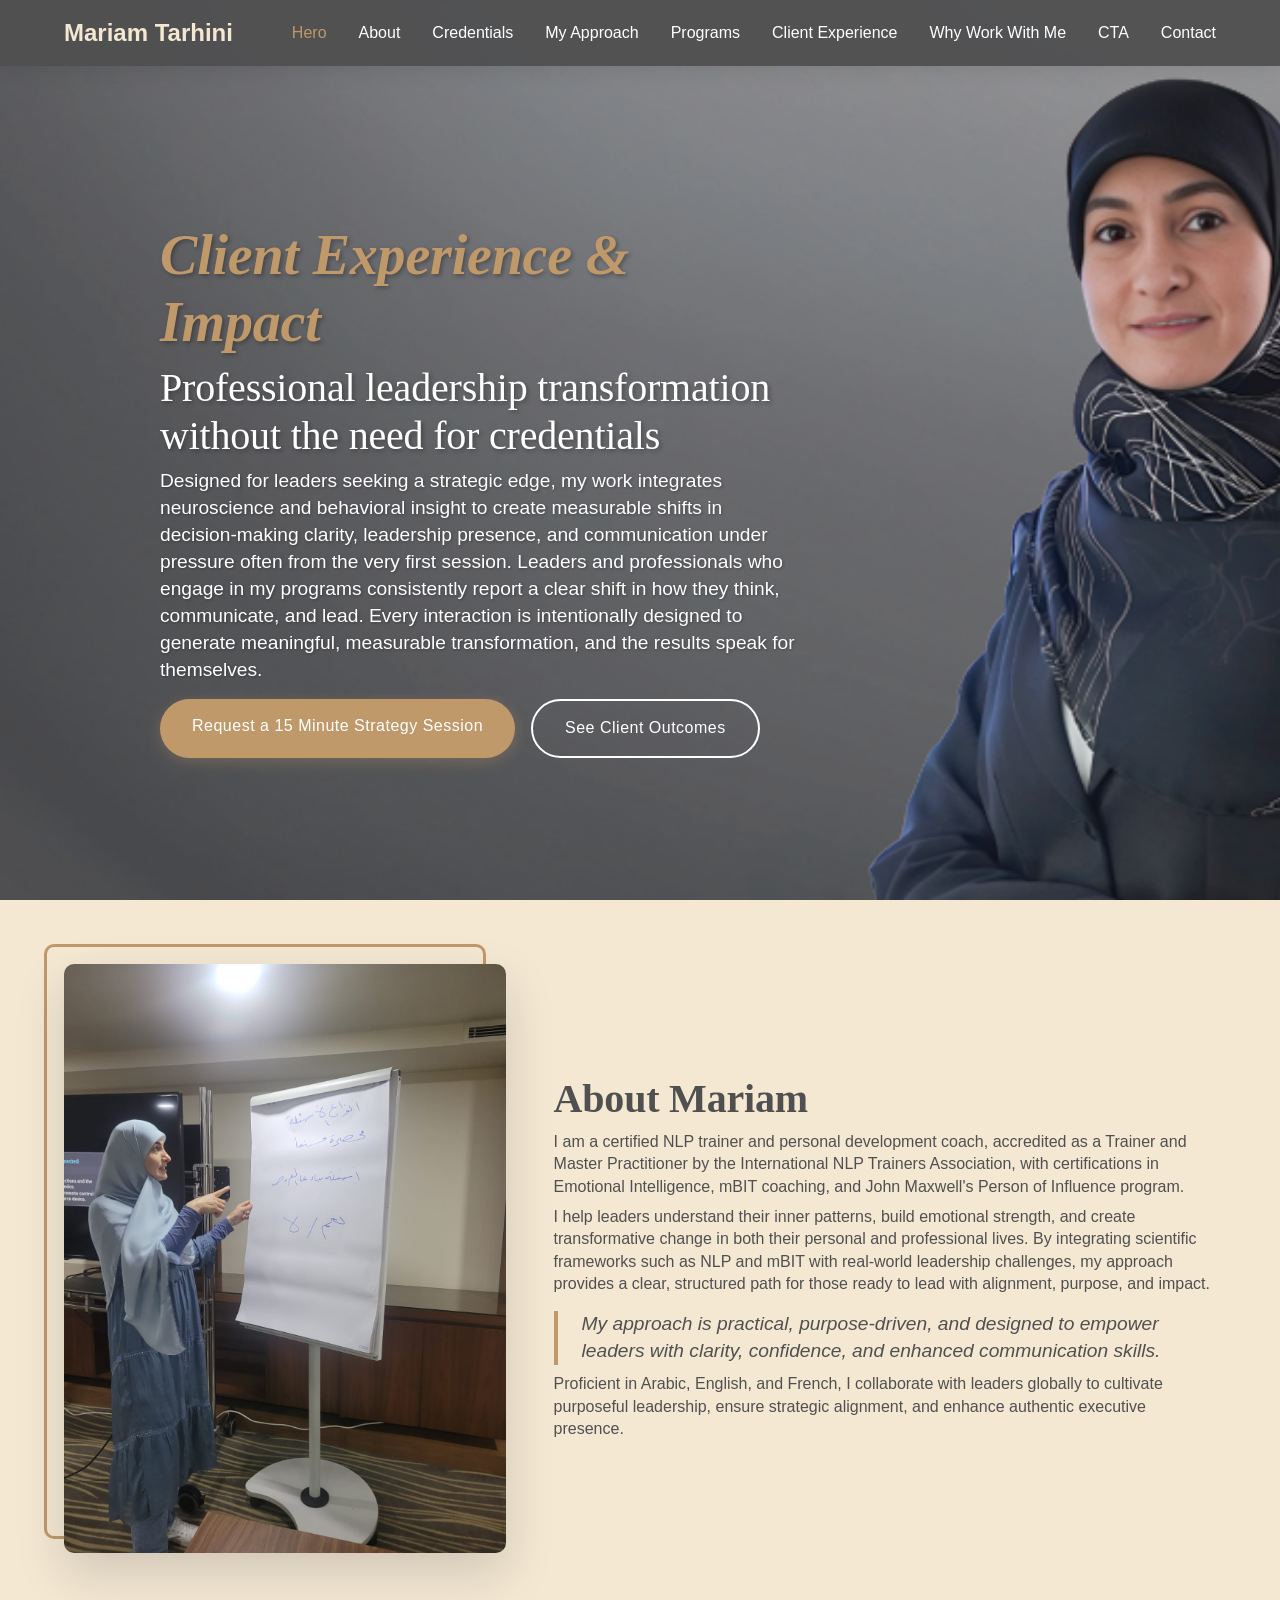
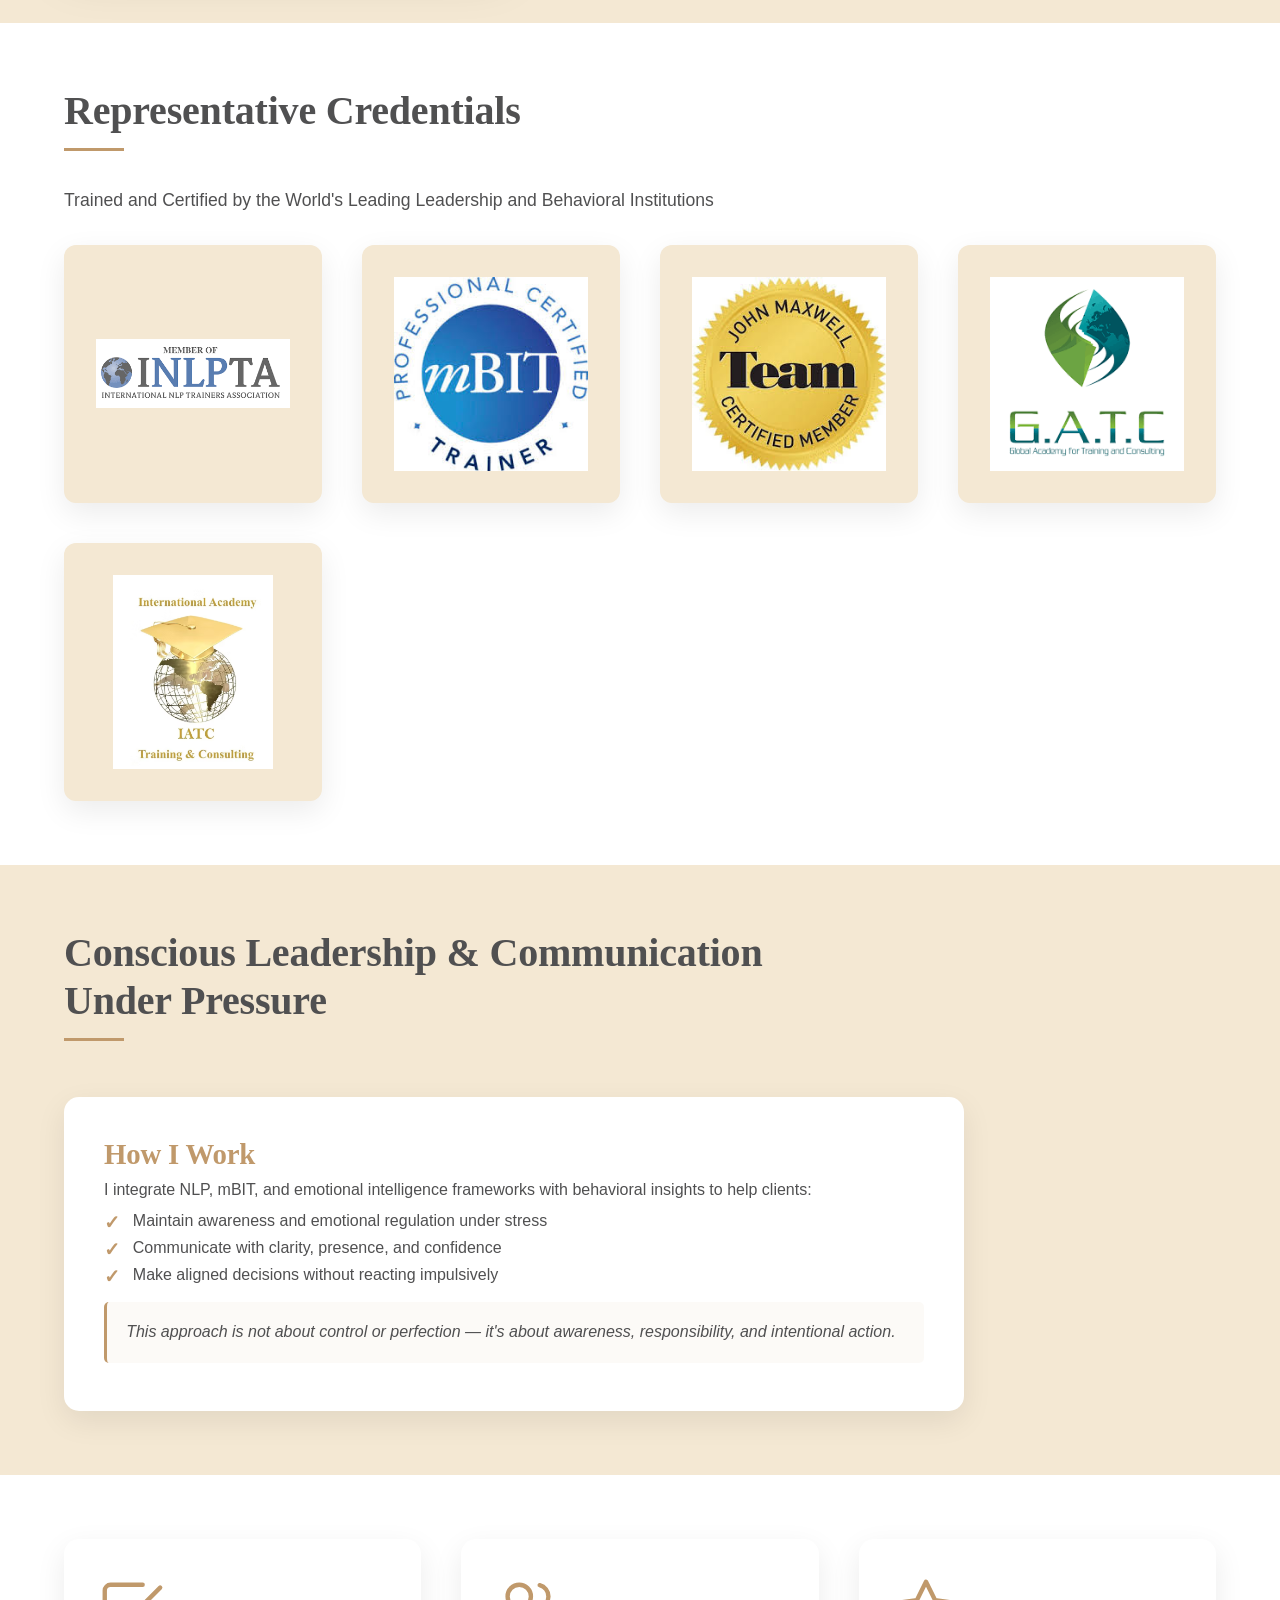
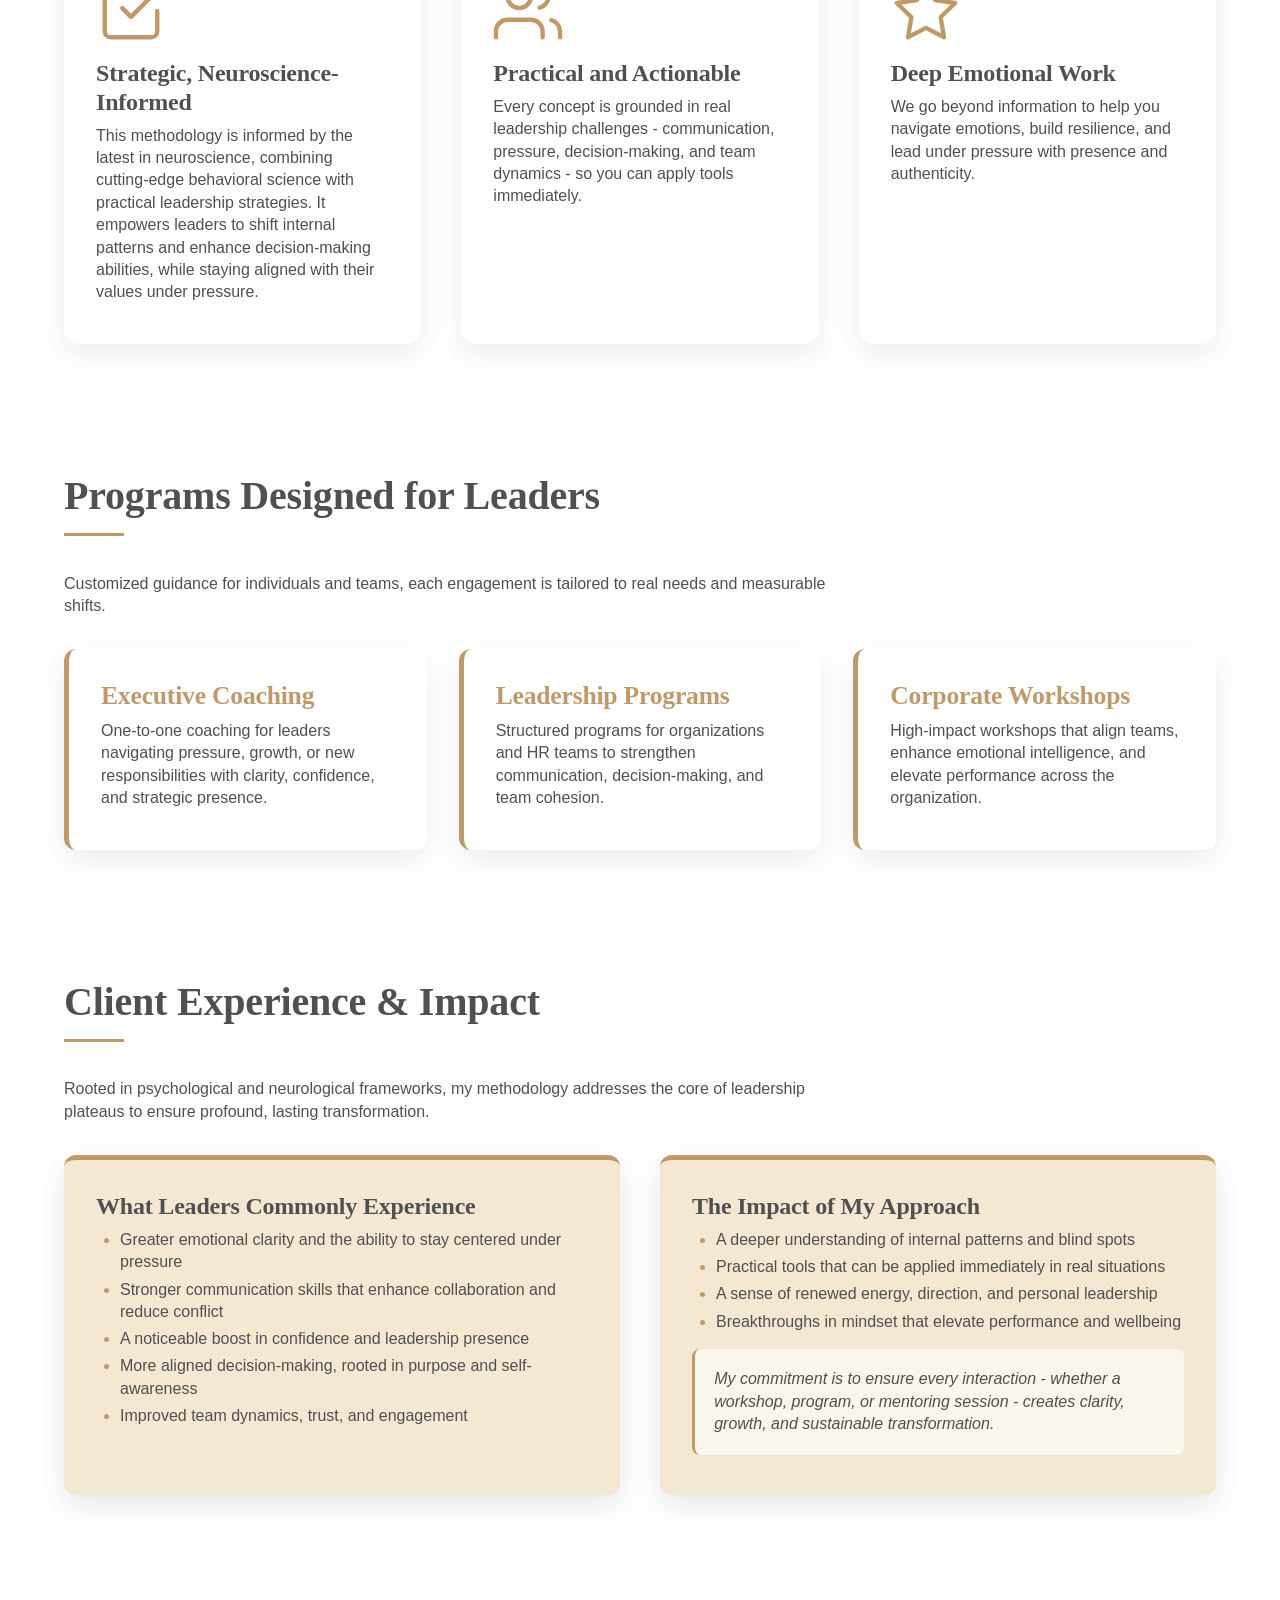
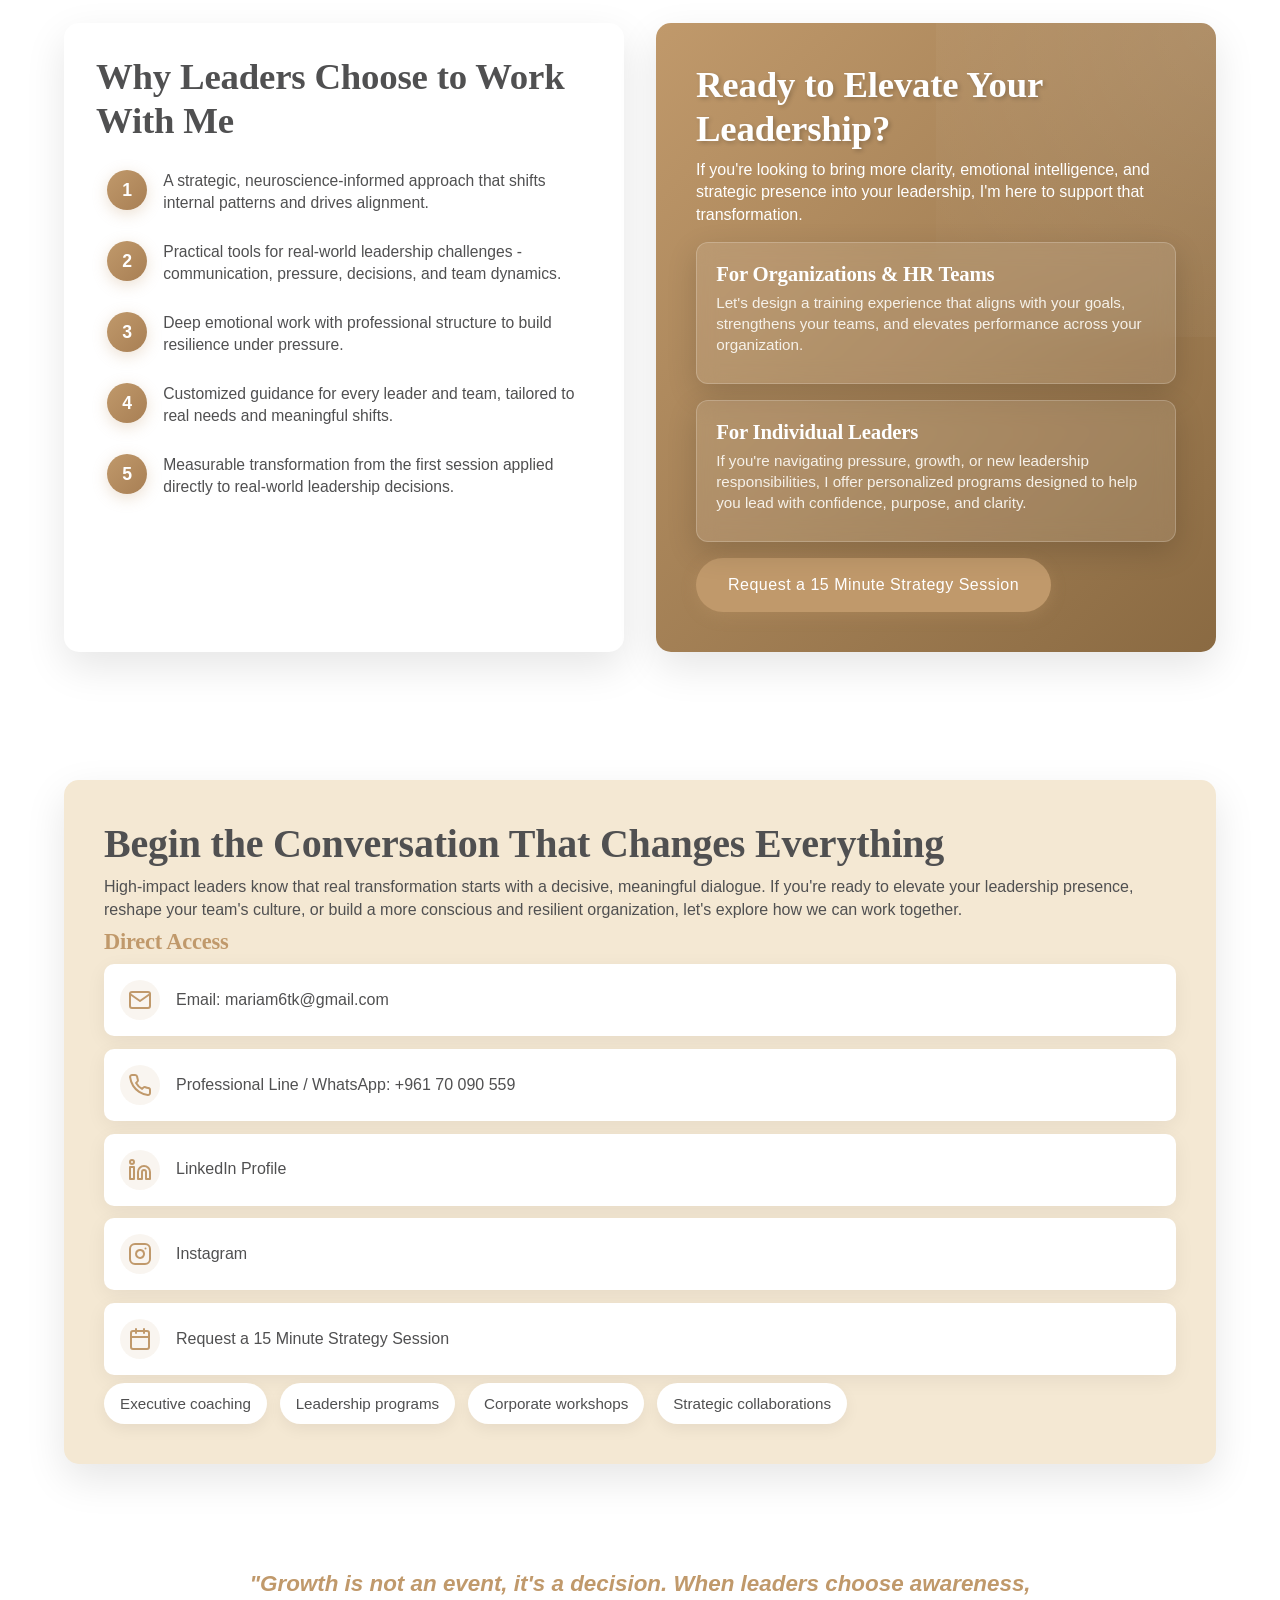
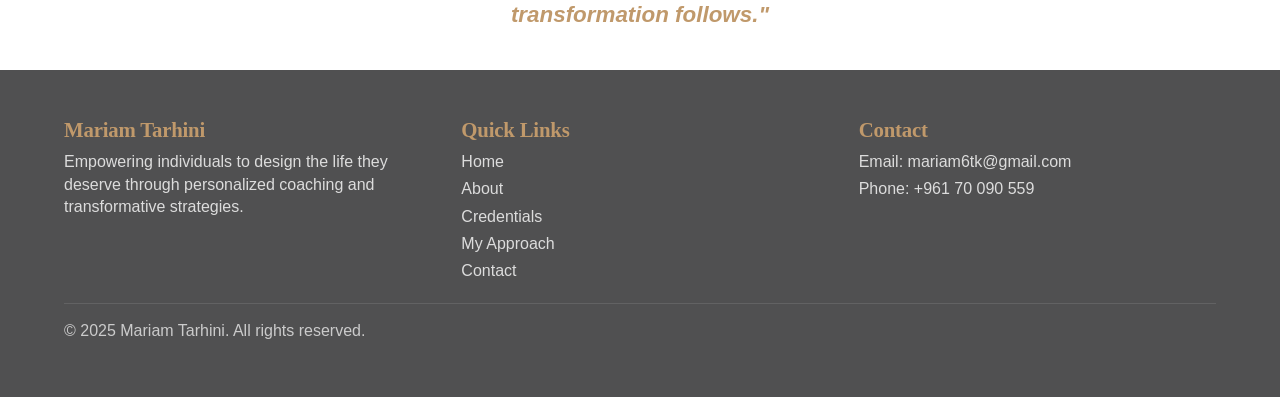
==== commit d2c51079: "Add files via upload" ====
--- a/index.html
+++ b/index.html
@@ -50,7 +50,7 @@
             <p>I am a certified NLP trainer and personal development coach, accredited as a Trainer and Master Practitioner by the International NLP Trainers Association, with certifications in Emotional Intelligence, mBIT coaching, and John Maxwell's Person of Influence program.</p>
             <p>I help leaders understand their inner patterns, build emotional strength, and create transformative change in both their personal and professional lives. By integrating scientific frameworks such as NLP and mBIT with real-world leadership challenges, my approach provides a clear, structured path for those ready to lead with alignment, purpose, and impact.</p>
             <p class="coaching-style">My approach is practical, purpose-driven, and designed to empower leaders with clarity, confidence, and enhanced communication skills.</p>
-            <p>Fluent in Arabic, English, and French, I collaborate with leaders globally to cultivate purposeful leadership, ensure strategic alignment, and enhance authentic executive presence.</p>
+            <p>Proficient in Arabic, English, and French, I collaborate with leaders globally to cultivate purposeful leadership, ensure strategic alignment, and enhance authentic executive presence.</p>
         </div>
     </section>
 
--- a/style.css
+++ b/style.css
@@ -12,15 +12,17 @@
     --light-gray: white;
 }
 
-@import url('https://fonts.googleapis.com/css2?family=Playfair+Display:ital,wght@0,400;0,700;1,400;1,700&display=swap');
+@import url('https://fonts.googleapis.com/css2?family=Libre+Baskerville:wght@400;700&family=Inter:wght@400;500;600&display=swap');
 
 body {
-    font-family: 'Georgia', serif;
-    color: var(--dark-gray);
-    line-height: 1.5;
+    font-family: 'Inter', sans-serif;
+    color: var(--dark-gray);
+    line-height: 1.4;
     overflow-x: hidden;
     padding-top: 0;
     margin: 0;
+    font-weight: 400;
+    text-align: left;
 }
 
 html {
@@ -28,7 +30,16 @@
 }
 
 h1, h2, h3, h4 {
-    font-family: 'Playfair Display', serif;
+    font-family: 'Libre Baskerville', serif;
+    font-weight: 700;
+    letter-spacing: -0.2px;
+    line-height: 1.2;
+    text-align: left;
+}
+
+p {
+    text-align: left;
+    margin-bottom: 0.5rem;
 }
 
 /* Navigation - Enhanced */
@@ -159,26 +170,29 @@
 
 .hero h1 {
     font-size: 3.5rem;
-    margin-bottom: 0.8rem;
+    margin-bottom: 0.5rem;
     font-style: italic;
     color: var(--camel);
     text-shadow: 2px 2px 4px rgba(0, 0, 0, 0.3);
+    text-align: left;
 }
 
 .hero h2 {
     font-size: 2.5rem;
-    margin-bottom: 1rem;
+    margin-bottom: 0.5rem;
     font-weight: 300;
     color: #ffffff;
     text-shadow: 2px 2px 4px rgba(0, 0, 0, 0.3);
+    text-align: left;
 }
 
 .hero p {
     font-size: 1.2rem;
-    margin-bottom: 1.5rem;
-    line-height: 1.6;
+    margin-bottom: 1rem;
+    line-height: 1.4;
     color: #ffffff;
     text-shadow: 1px 1px 3px rgba(0, 0, 0, 0.3);
+    text-align: left;
 }
 
 .hero-buttons {
@@ -235,7 +249,7 @@
 }
 
 .feature {
-    text-align: center;
+    text-align: left;
     padding: 2rem;
     transition: all 0.4s ease;
     background: #ffffff;
@@ -269,10 +283,10 @@
 .feature-icon {
     font-size: 4rem;
     color: var(--camel);
-    margin-bottom: 0.8rem;
+    margin-bottom: 0.5rem;
     display: flex;
     align-items: center;
-    justify-content: center;
+    justify-content: flex-start;
     height: 80px;
 }
 
@@ -292,13 +306,15 @@
 
 .feature h3 {
     color: var(--dark-gray);
-    margin-bottom: 0.8rem;
+    margin-bottom: 0.5rem;
     font-size: 1.5rem;
+    text-align: left;
 }
 
 .feature p {
     color: var(--dark-gray);
-    line-height: 1.6;
+    line-height: 1.4;
+    text-align: left;
 }
 
 /* Approach Section */
@@ -309,18 +325,19 @@
 }
 
 .approach-header {
-    text-align: center;
-    margin-bottom: 2.5rem;
+    text-align: left;
+    margin-bottom: 2rem;
 }
 
 .approach-header h2 {
     font-size: 2.3rem;
     color: var(--dark-gray);
+    text-align: left;
 }
 
 .approach-content {
     max-width: 900px;
-    margin: 0 auto;
+    margin: 0;
     background: #ffffff;
     padding: 2.5rem;
     border-radius: 15px;
@@ -330,27 +347,30 @@
 .approach-content h3 {
     color: var(--camel);
     font-size: 1.8rem;
-    margin-bottom: 1rem;
+    margin-bottom: 0.5rem;
+    text-align: left;
 }
 
 .approach-content > p {
     color: var(--dark-gray);
-    line-height: 1.6;
-    margin-bottom: 1.2rem;
+    line-height: 1.4;
+    margin-bottom: 0.5rem;
+    text-align: left;
 }
 
 .approach-list {
     list-style: none;
-    margin: 1.2rem 0;
+    margin: 0.5rem 0;
     padding-left: 0;
 }
 
 .approach-list li {
     color: var(--dark-gray);
-    line-height: 1.6;
-    margin-bottom: 0.8rem;
+    line-height: 1.4;
+    margin-bottom: 0.3rem;
     padding-left: 1.8rem;
     position: relative;
+    text-align: left;
 }
 
 .approach-list li::before {
@@ -363,14 +383,15 @@
 }
 
 .approach-note {
-    margin-top: 1.5rem;
+    margin-top: 1rem;
     font-style: italic;
     color: var(--dark-gray);
     padding: 1.2rem;
     background: rgba(192, 153, 107, 0.05);
     border-left: 3px solid var(--camel);
     border-radius: 5px;
-    line-height: 1.6;
+    line-height: 1.4;
+    text-align: left;
 }
 
 /* Strategic Approach Section */
@@ -420,24 +441,26 @@
 
 .about-content h2 {
     font-size: 2.5rem;
-    margin-bottom: 1.2rem;
-    color: var(--dark-gray);
+    margin-bottom: 0.5rem;
+    color: var(--dark-gray);
+    text-align: left;
 }
 
 .about-content p {
-    margin-bottom: 1rem;
-    color: var(--dark-gray);
-    text-align: justify;
-    line-height: 1.6;
+    margin-bottom: 0.5rem;
+    color: var(--dark-gray);
+    text-align: left;
+    line-height: 1.4;
 }
 
 .coaching-style {
     font-style: italic;
     color: var(--camel);
     font-size: 1.2rem;
-    margin: 1.5rem 0;
+    margin: 1rem 0 0.5rem 0;
     padding-left: 1.5rem;
     border-left: 4px solid var(--camel);
+    text-align: left;
 }
 
 /* Quote Section - Simple */
@@ -454,7 +477,8 @@
     font-weight: 600;
     max-width: 900px;
     margin: 0 auto;
-    line-height: 1.6;
+    line-height: 1.4;
+    text-align: center;
 }
 
 /* Credentials Section */
@@ -464,25 +488,26 @@
 }
 
 .credentials .section-header {
-    text-align: center;
+    text-align: left;
     max-width: 900px;
-    margin: 0 auto 2.5rem;
+    margin: 0 0 2rem 0;
 }
 
 .credentials .section-header h2 {
     font-size: 2.5rem;
     color: var(--dark-gray);
-    margin-bottom: 0.8rem;
+    margin-bottom: 1.5rem;
     position: relative;
     display: inline-block;
+    text-align: left;
+    padding-bottom: 1rem;
 }
 
 .credentials .section-header h2::after {
     content: '';
     position: absolute;
-    bottom: -10px;
-    left: 50%;
-    transform: translateX(-50%);
+    bottom: 0;
+    left: 0;
     width: 60px;
     height: 3px;
     background: var(--camel);
@@ -491,8 +516,9 @@
 .credentials .section-header p {
     color: var(--dark-gray);
     font-size: 1.1rem;
-    line-height: 1.5;
-    margin-top: 1.2rem;
+    line-height: 1.4;
+    margin-top: 0.8rem;
+    text-align: left;
 }
 
 .credentials-grid {
@@ -500,7 +526,7 @@
     grid-template-columns: repeat(auto-fit, minmax(200px, 1fr));
     gap: 2.5rem;
     max-width: 1200px;
-    margin: 0 auto;
+    margin: 0;
 }
 
 .credential-item {
@@ -533,25 +559,26 @@
 
 /* Programs Section - Enhanced */
 .section-header {
-    text-align: center;
+    text-align: left;
     max-width: 800px;
-    margin: 0 auto 2.5rem;
+    margin: 0 0 2rem 0;
 }
 
 .section-header h2 {
     font-size: 2.5rem;
     color: var(--dark-gray);
-    margin-bottom: 0.8rem;
+    margin-bottom: 1.5rem;
     position: relative;
     display: inline-block;
+    text-align: left;
+    padding-bottom: 1rem;
 }
 
 .section-header h2::after {
     content: '';
     position: absolute;
-    bottom: -10px;
-    left: 50%;
-    transform: translateX(-50%);
+    bottom: 0;
+    left: 0;
     width: 60px;
     height: 3px;
     background: var(--camel);
@@ -559,7 +586,9 @@
 
 .section-header p {
     color: var(--dark-gray);
-    line-height: 1.5;
+    line-height: 1.4;
+    text-align: left;
+    margin-top: 0.8rem;
 }
 
 .programs {
@@ -606,17 +635,19 @@
 
 .program-card h3 {
     color: var(--camel);
-    margin-bottom: 0.8rem;
+    margin-bottom: 0.5rem;
     font-size: 1.6rem;
     position: relative;
     z-index: 1;
+    text-align: left;
 }
 
 .program-card p {
     color: var(--dark-gray);
-    line-height: 1.6;
+    line-height: 1.4;
     position: relative;
     z-index: 1;
+    text-align: left;
 }
 
 /* Experience Section - Enhanced */
@@ -646,20 +677,22 @@
 }
 
 .experience-card h3 {
-    margin-bottom: 1.2rem;
+    margin-bottom: 0.5rem;
     color: var(--dark-gray);
     font-size: 1.5rem;
+    text-align: left;
 }
 
 .experience-card ul {
     margin-left: 1.5rem;
     color: var(--dark-gray);
-    line-height: 1.7;
+    line-height: 1.4;
 }
 
 .experience-card ul li {
-    margin-bottom: 0.6rem;
-    position: relative;
+    margin-bottom: 0.3rem;
+    position: relative;
+    text-align: left;
 }
 
 .experience-card ul li::marker {
@@ -667,14 +700,15 @@
 }
 
 .experience-note {
-    margin-top: 1.5rem;
+    margin-top: 1rem;
     color: var(--dark-gray);
     font-style: italic;
     padding: 1.2rem;
     background: rgba(255, 255, 255, 0.6);
     border-radius: 8px;
     border-left: 3px solid var(--camel);
-    line-height: 1.6;
+    line-height: 1.4;
+    text-align: left;
 }
 
 /* Why & CTA side-by-side */
@@ -708,8 +742,9 @@
 
 .why-me h2 {
     font-size: 2.3rem;
-    margin-bottom: 1.5rem;
-    color: var(--dark-gray);
+    margin-bottom: 1rem;
+    color: var(--dark-gray);
+    text-align: left;
 }
 
 .why-list {
@@ -719,7 +754,7 @@
 .why-list li {
     display: flex;
     align-items: flex-start;
-    margin-bottom: 0.4rem;
+    margin-bottom: 0.3rem;
     gap: 1rem;
     padding: 0.7rem;
     border-radius: 10px;
@@ -753,9 +788,10 @@
 }
 
 .why-list li span {
-    line-height: 1.5;
+    line-height: 1.4;
     color: var(--dark-gray);
     font-size: 0.98rem;
+    text-align: left;
 }
 
 /* CTA Section - Enhanced */
@@ -796,22 +832,24 @@
 
 .cta-content h2 {
     font-size: 2.3rem;
-    margin-bottom: 1rem;
+    margin-bottom: 0.5rem;
     text-shadow: 2px 2px 4px rgba(0, 0, 0, 0.2);
+    text-align: left;
 }
 
 .cta-content > p {
     max-width: 100%;
-    margin-bottom: 1.5rem;
-    line-height: 1.5;
+    margin-bottom: 1rem;
+    line-height: 1.4;
     font-size: 1rem;
+    text-align: left;
 }
 
 .cta-grid {
     display: grid;
     grid-template-columns: 1fr;
     gap: 1rem;
-    margin-bottom: 1.5rem;
+    margin-bottom: 1rem;
 }
 
 .cta-card {
@@ -831,15 +869,17 @@
 }
 
 .cta-card h3 {
-    margin-bottom: 0.6rem;
+    margin-bottom: 0.3rem;
     color: #ffffff;
     font-size: 1.3rem;
+    text-align: left;
 }
 
 .cta-card p {
     color: #f6f1e9;
-    line-height: 1.5;
+    line-height: 1.4;
     font-size: 0.95rem;
+    text-align: left;
 }
 
 /* Contact Section - Enhanced */
@@ -866,27 +906,30 @@
 
 .contact-content h2 {
     font-size: 2.5rem;
-    margin-bottom: 1.2rem;
-    color: var(--dark-gray);
+    margin-bottom: 0.5rem;
+    color: var(--dark-gray);
+    text-align: left;
 }
 
 .contact-content p {
-    margin-bottom: 1.2rem;
-    color: var(--dark-gray);
-    line-height: 1.6;
+    margin-bottom: 0.5rem;
+    color: var(--dark-gray);
+    line-height: 1.4;
+    text-align: left;
 }
 
 .direct-access h3 {
     color: var(--camel);
-    margin-bottom: 1.2rem;
+    margin-bottom: 0.5rem;
     font-size: 1.4rem;
+    text-align: left;
 }
 
 .contact-list {
     display: flex;
     flex-direction: column;
     gap: 0.8rem;
-    margin: 1.2rem 0;
+    margin: 0.5rem 0;
 }
 
 .contact-item {
@@ -941,7 +984,7 @@
     display: flex;
     flex-wrap: wrap;
     gap: 0.8rem;
-    margin-top: 1.2rem;
+    margin-top: 0.5rem;
 }
 
 .service-tag {
@@ -988,6 +1031,7 @@
     margin: 0 auto;
     position: relative;
     z-index: 1;
+    text-align: center;
 }
 
 /* Footer - Enhanced */
@@ -1001,22 +1045,24 @@
     display: grid;
     grid-template-columns: repeat(auto-fit, minmax(250px, 1fr));
     gap: 2.5rem;
-    margin-bottom: 1.5rem;
+    margin-bottom: 1rem;
 }
 
 .footer-section h3 {
     color: var(--camel);
-    margin-bottom: 1.2rem;
+    margin-bottom: 0.5rem;
     font-size: 1.3rem;
+    text-align: left;
 }
 
 .footer-section p, .footer-section a {
     color: rgba(255, 255, 255, 0.8);
     text-decoration: none;
     display: block;
-    margin-bottom: 0.6rem;
+    margin-bottom: 0.3rem;
     transition: all 0.3s ease;
-    line-height: 1.5;
+    line-height: 1.4;
+    text-align: left;
 }
 
 .footer-section a:hover {
@@ -1026,7 +1072,7 @@
 
 .footer-bottom {
     text-align: center;
-    padding-top: 1.5rem;
+    padding-top: 1rem;
     border-top: 1px solid rgba(255, 255, 255, 0.1);
     color: rgba(255, 255, 255, 0.7);
 }
@@ -1071,8 +1117,8 @@
     }
 
     .hero-content {
-        text-align: center;
-        margin: 0 auto;
+        text-align: left;
+        margin: 0;
         margin-left: 0;
         margin-right: 0;
         padding: 1rem;
@@ -1080,18 +1126,21 @@
 
     .hero h1 {
         font-size: 2.5rem;
+        text-align: left;
     }
 
     .hero h2 {
         font-size: 1.8rem;
+        text-align: left;
     }
 
     .hero p {
         font-size: 1.1rem;
+        text-align: left;
     }
 
     .hero-buttons {
-        justify-content: center;
+        justify-content: flex-start;
         flex-wrap: wrap;
     }
 
@@ -1160,4 +1209,24 @@
     .credential-item {
         padding: 1.5rem;
     }
+    
+    .approach-header {
+        text-align: left;
+    }
+    
+    .section-header {
+        text-align: left;
+    }
+    
+    .quote-section {
+        text-align: center;
+    }
+    
+    .final-message {
+        text-align: center;
+    }
+    
+    .footer-bottom {
+        text-align: center;
+    }
 }
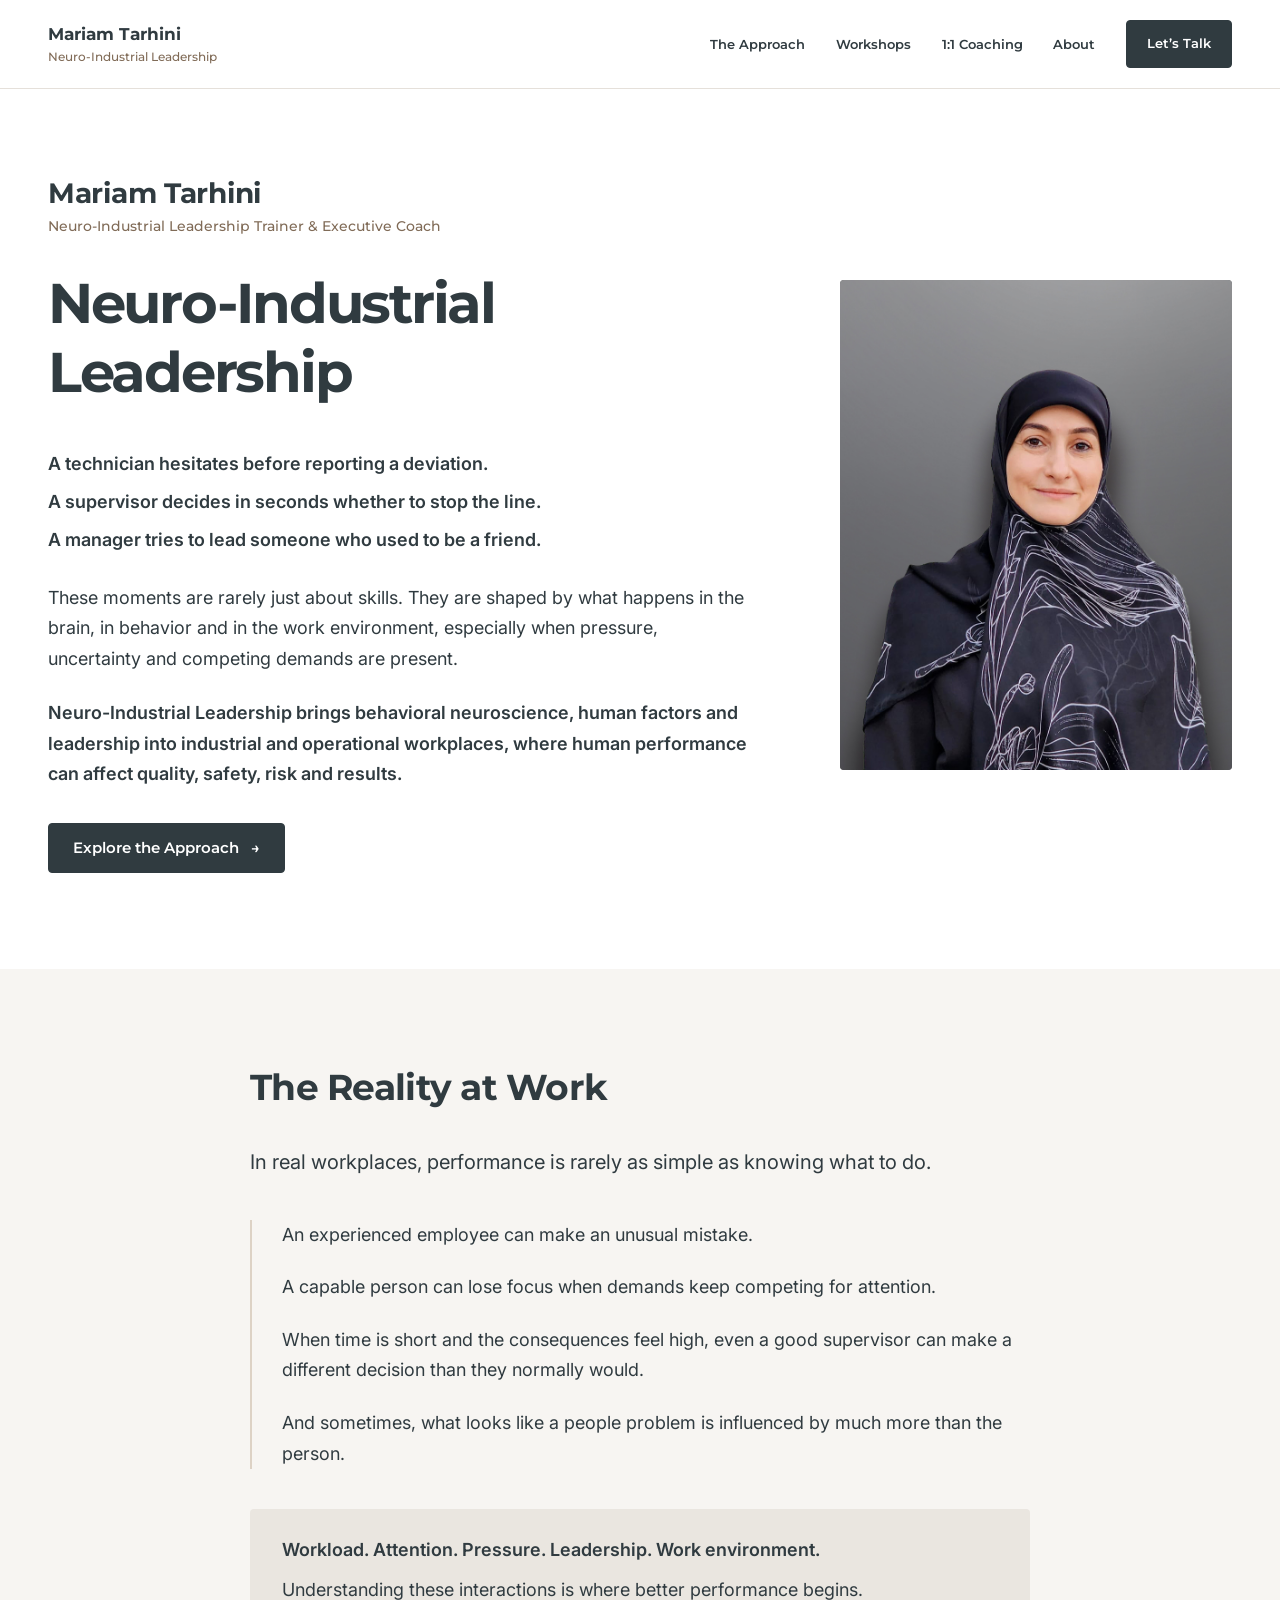
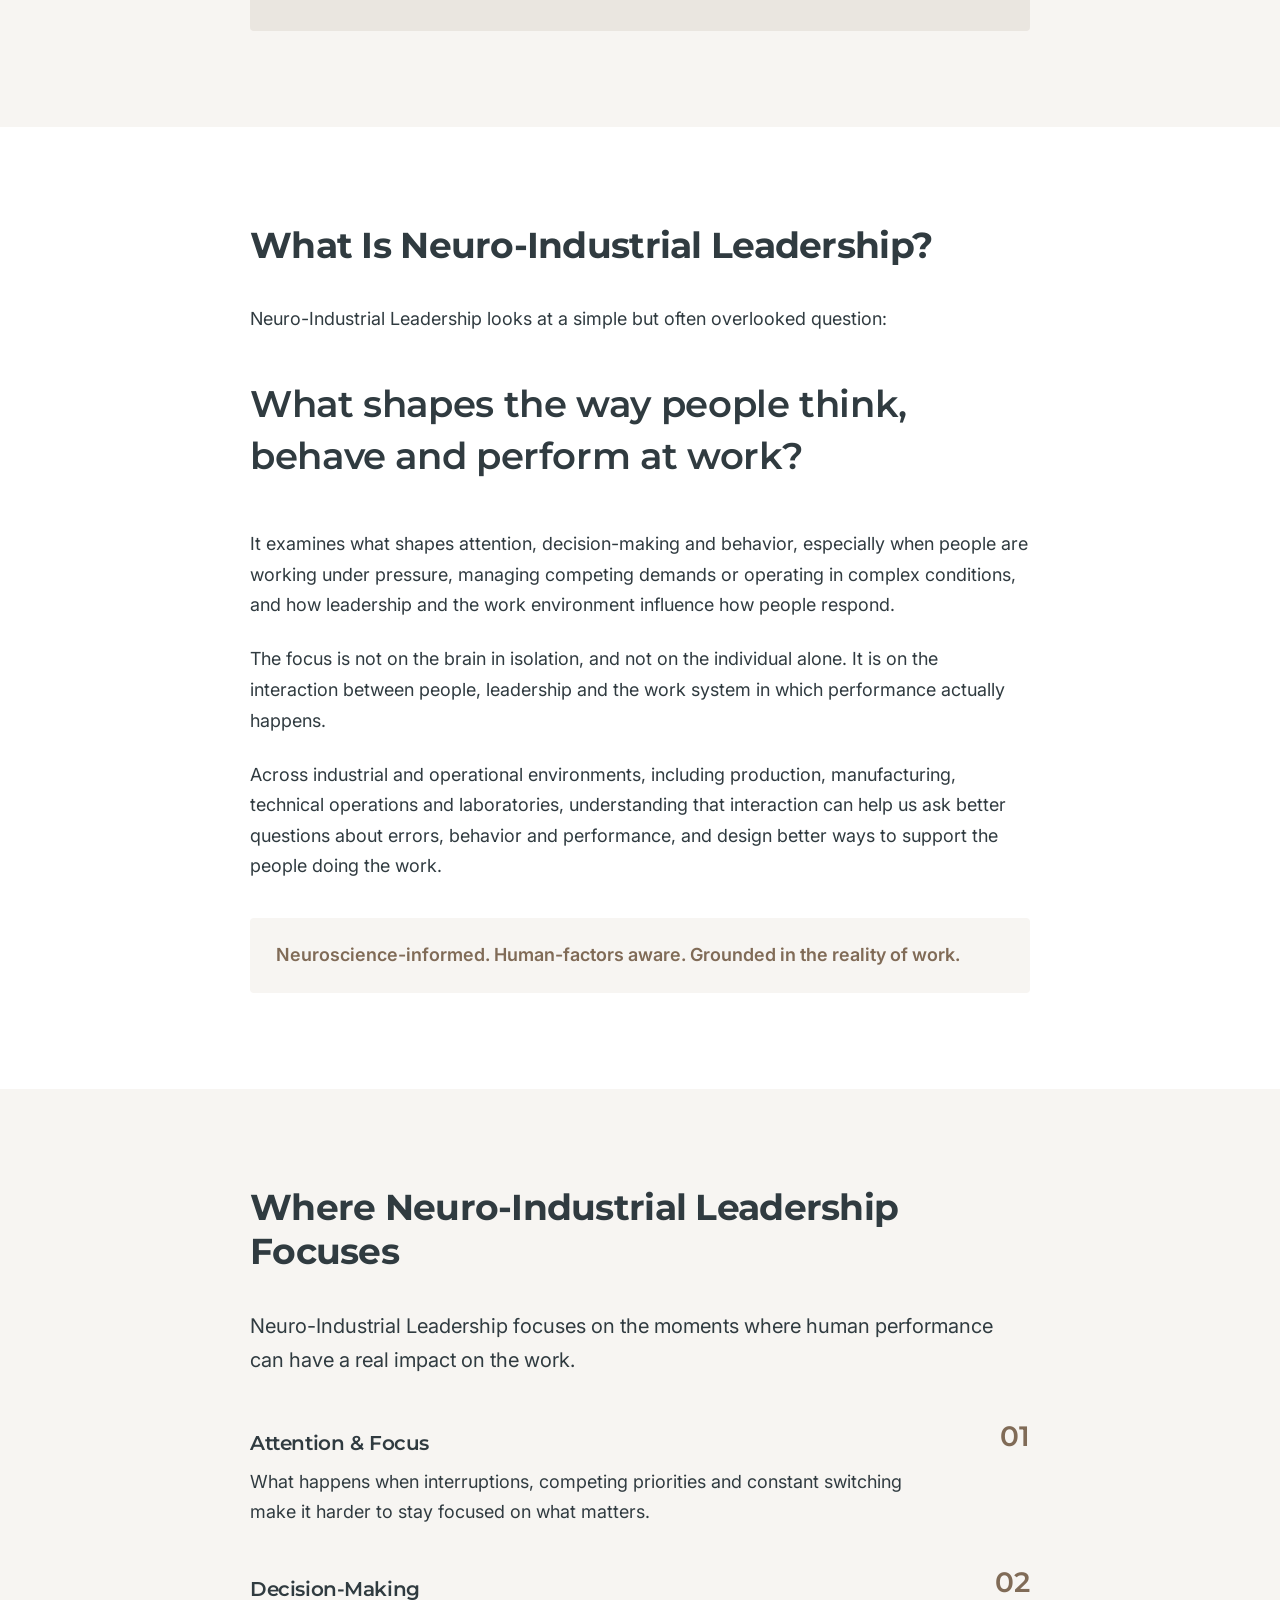
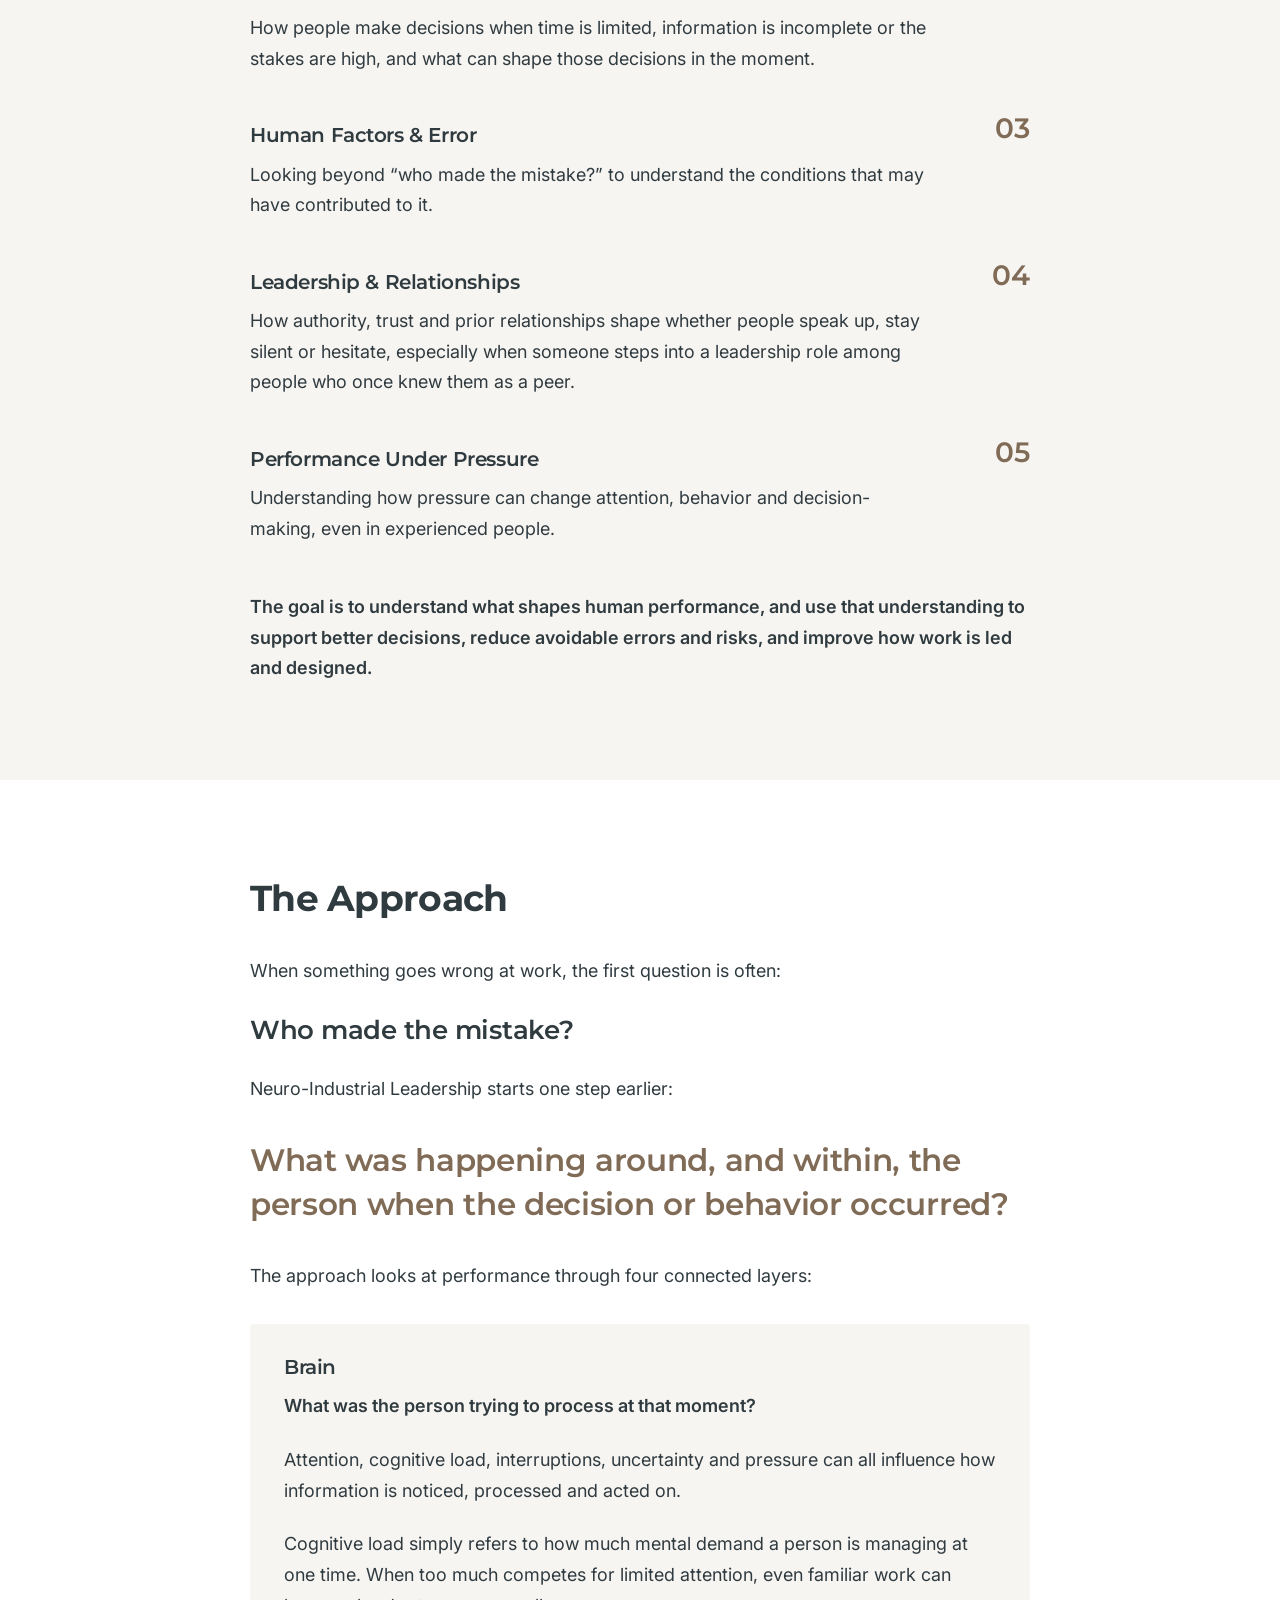
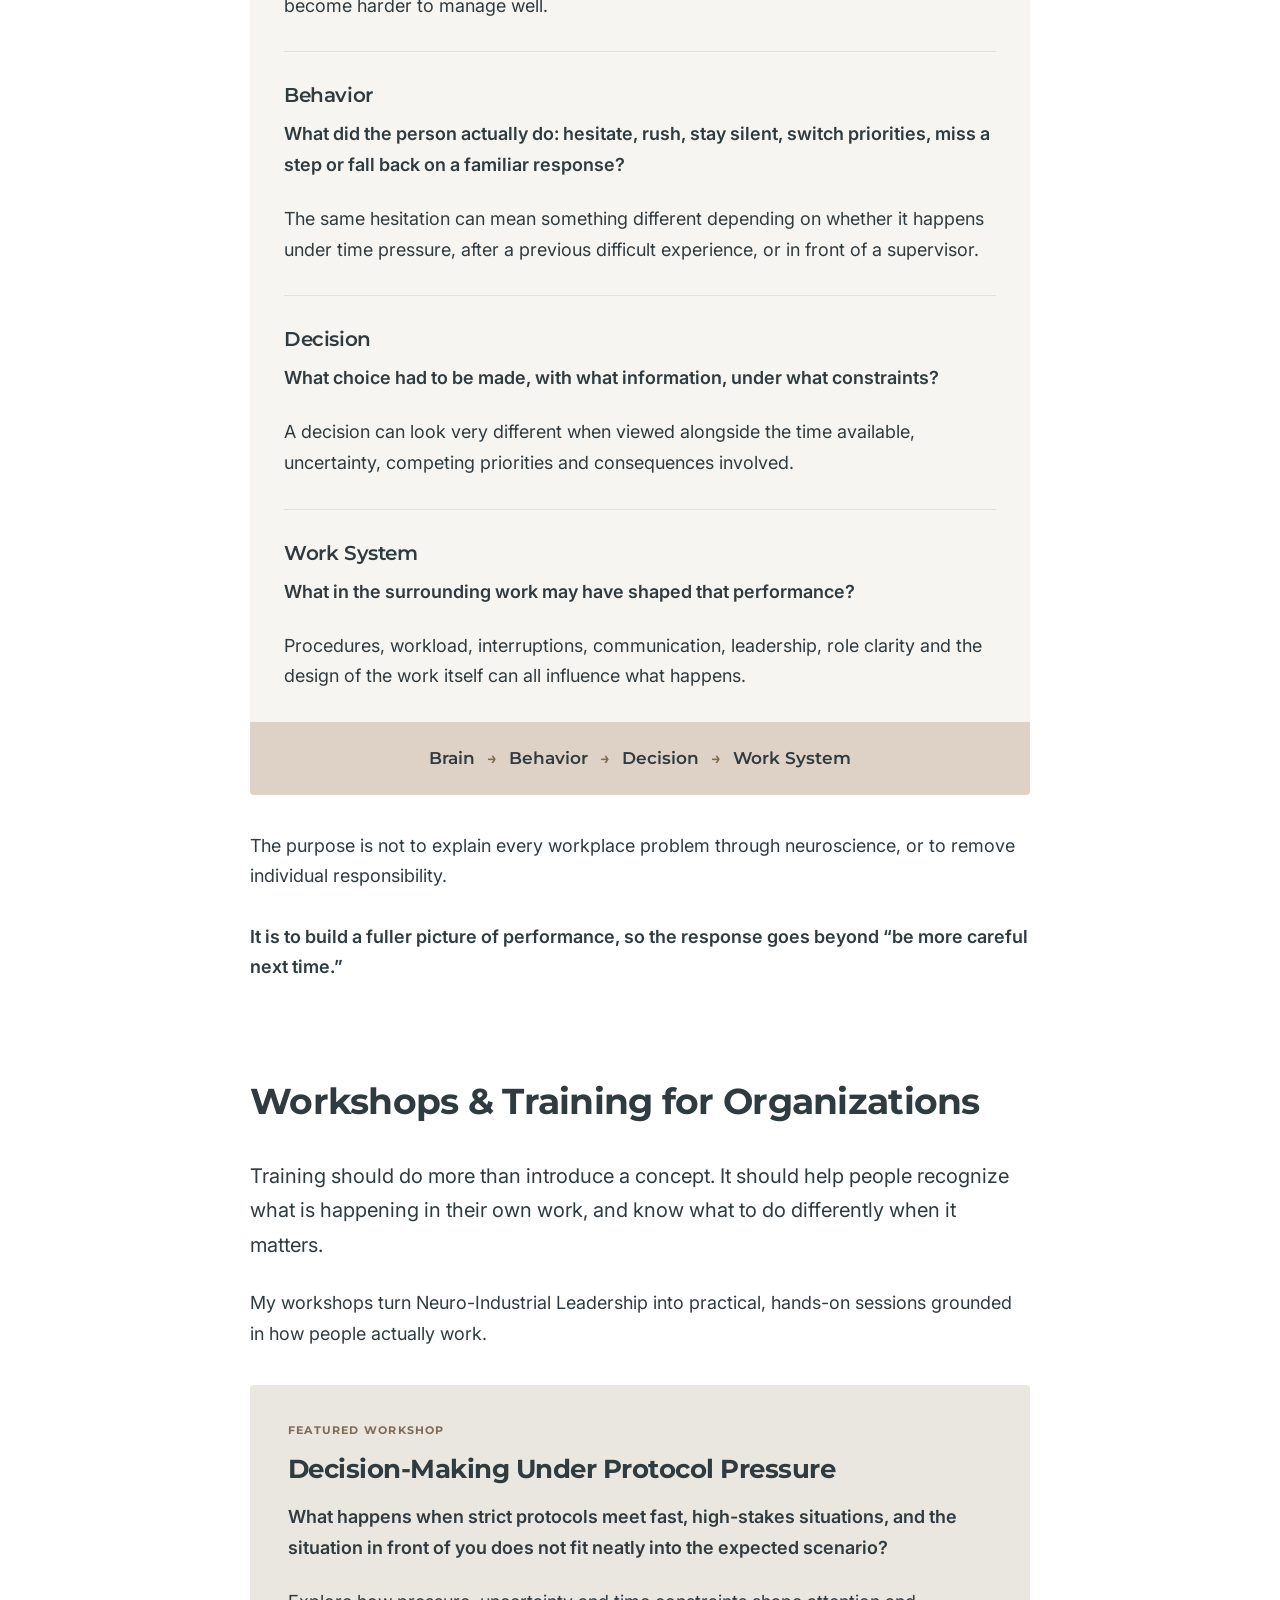
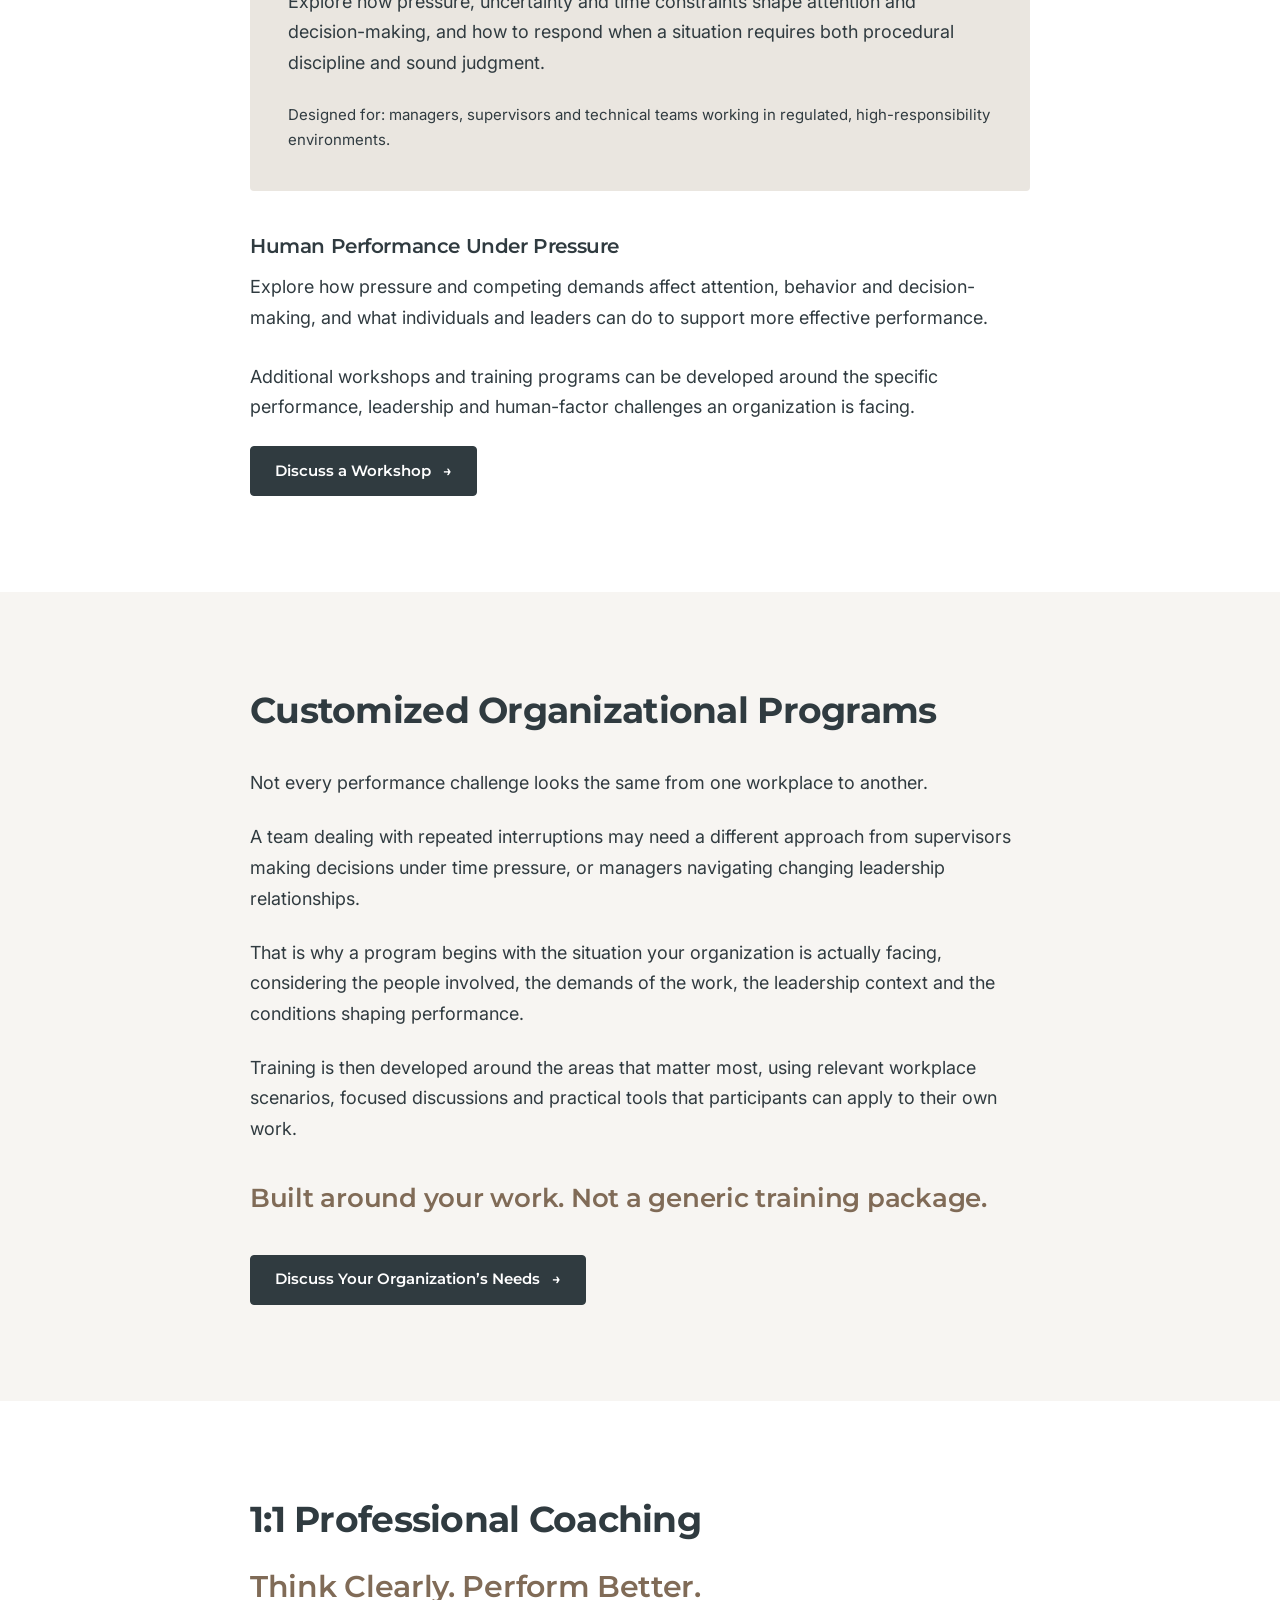
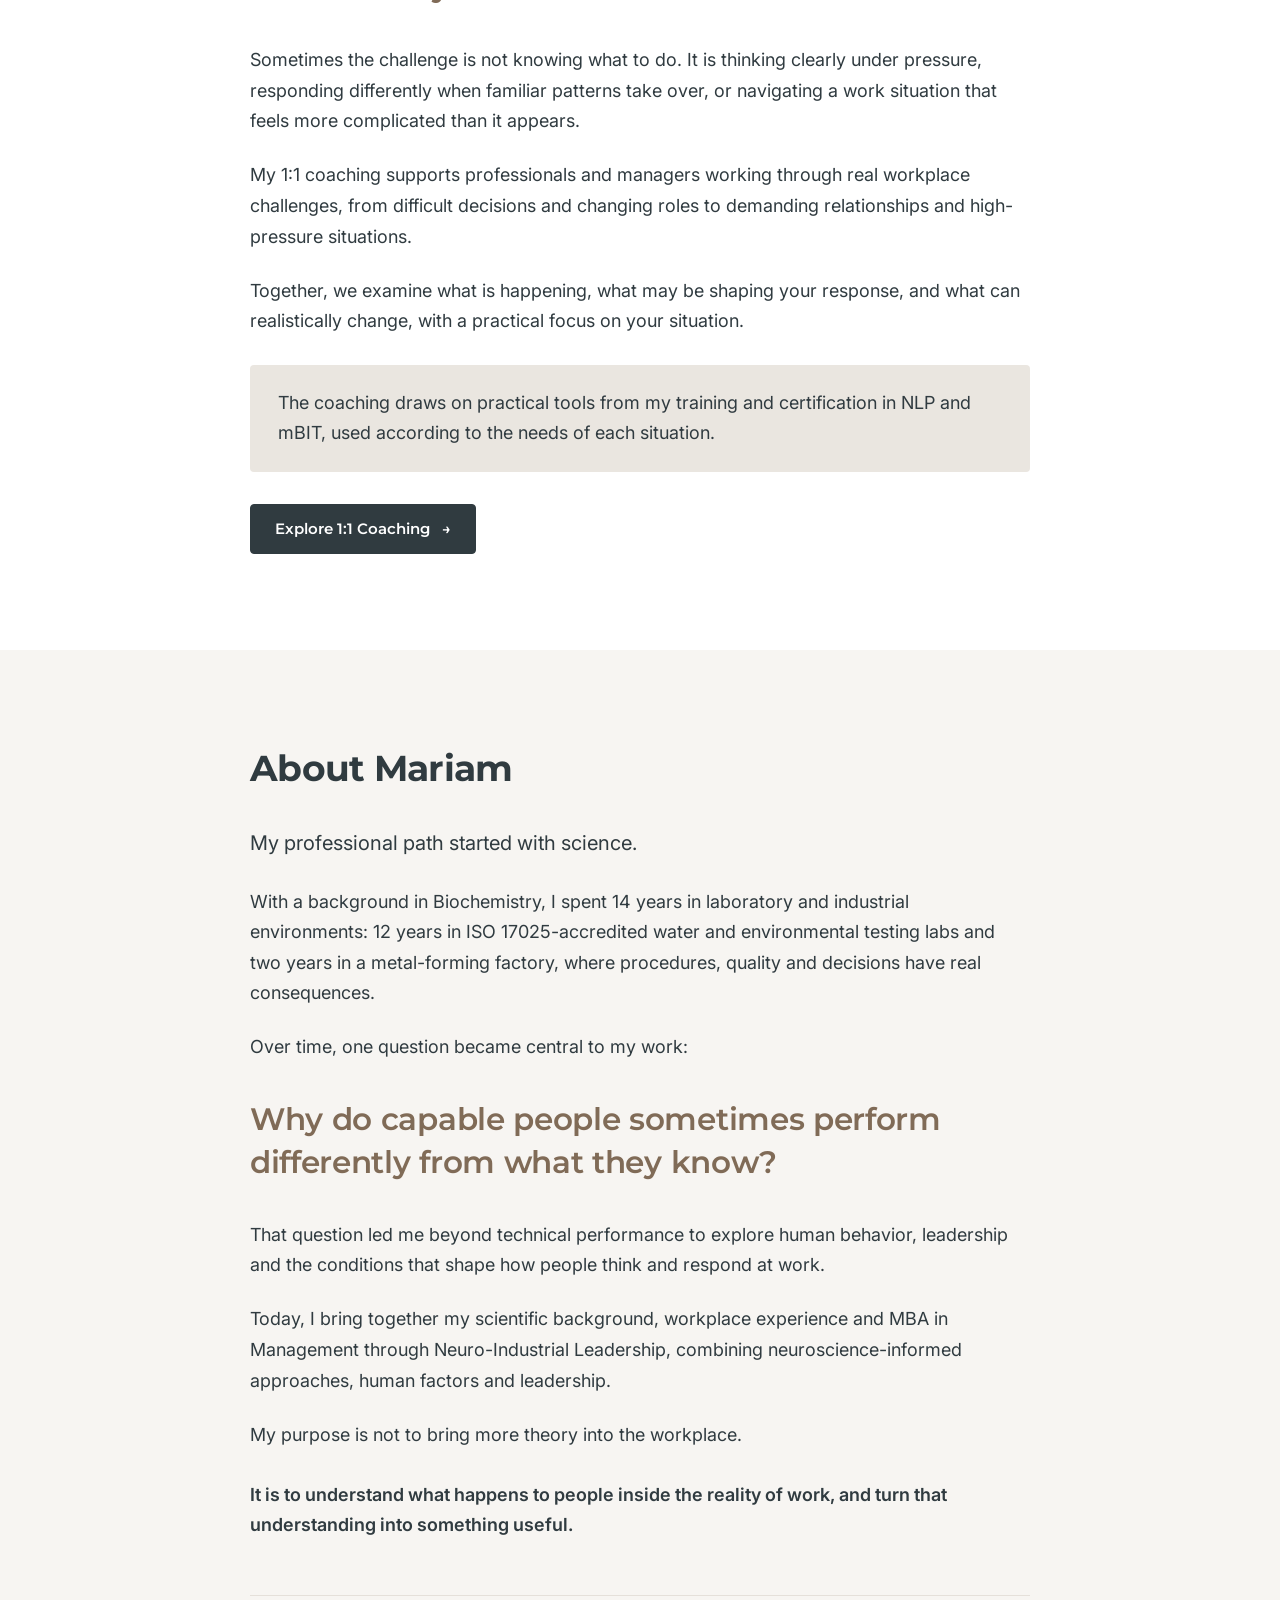
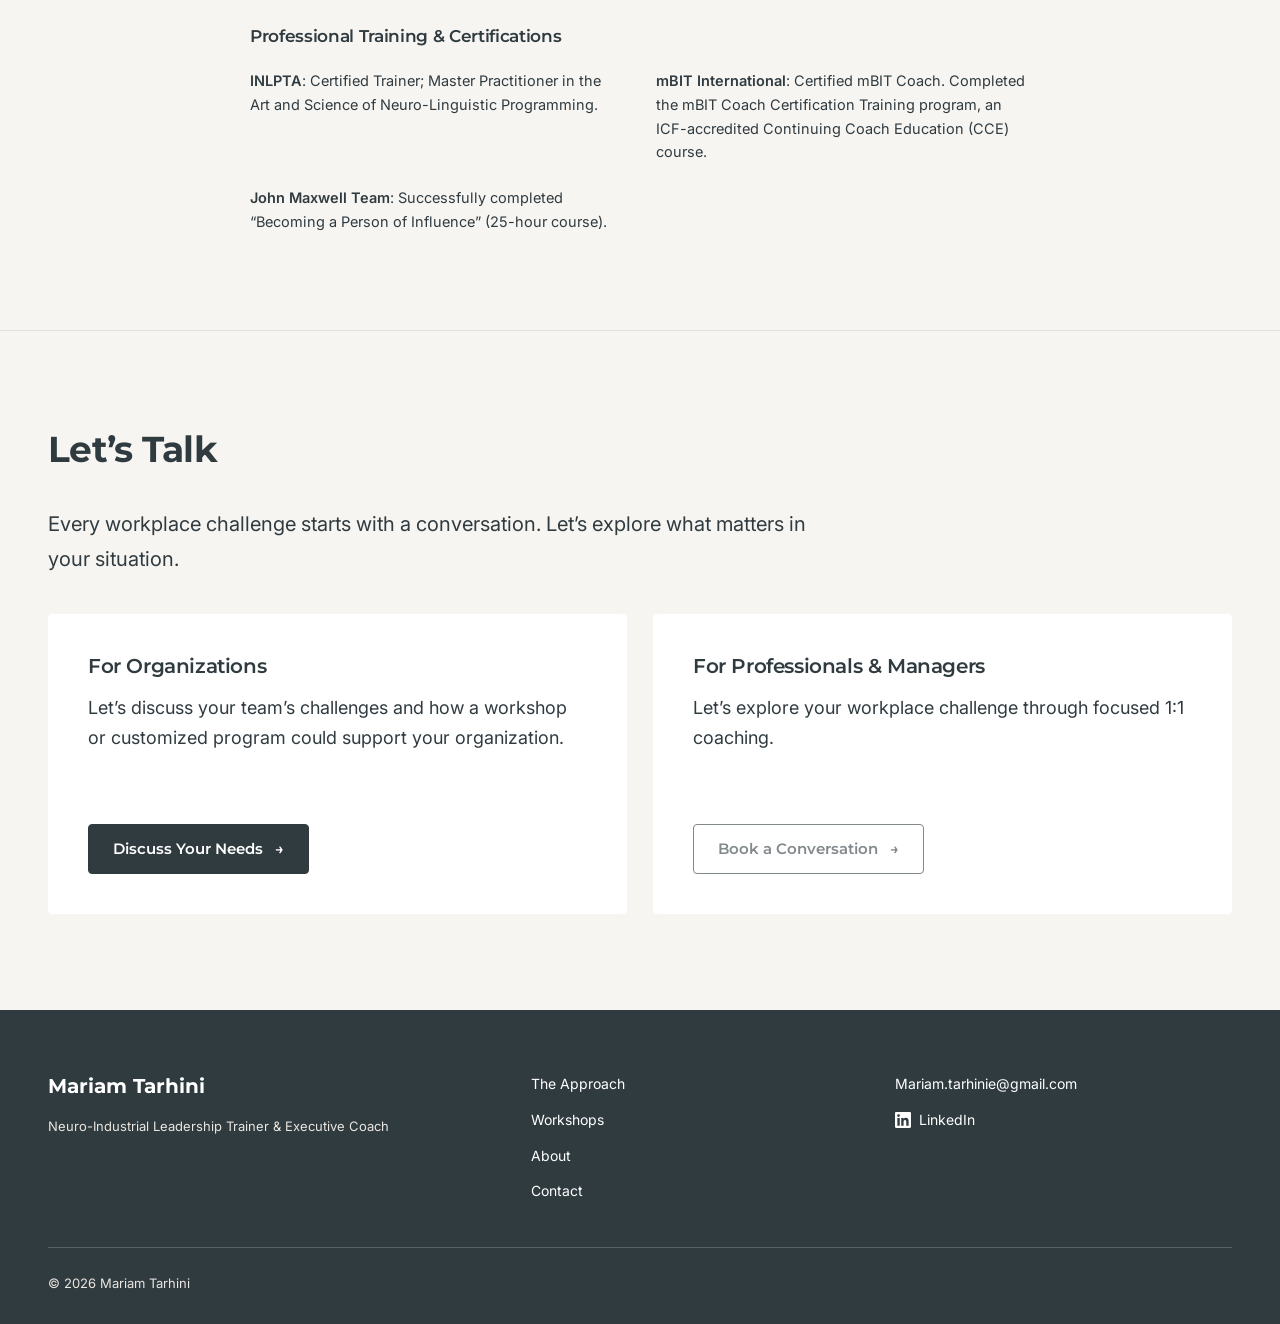
==== commit befb3d1d: "Replace site with Neuro-Industrial Leadership landing page" ====
--- a/index.html
+++ b/index.html
@@ -1,326 +1,340 @@
-<!DOCTYPE html>
-<html lang="en">
+<!doctype html>
+<html lang="en" dir="ltr">
 <head>
-    <meta charset="UTF-8">
-    <meta name="viewport" content="width=device-width, initial-scale=1.0">
-    <title>Mariam Tarhini</title>
-    <link rel="icon" type="image/x-icon" href="WhatsApp Image 2025-11-17 at 15.04.44_c74a53d2.jpg">
-    <link rel="icon" type="image/png" href="./WhatsApp Image 2025-11-17 at 15.04.44_c74a53d2.jpg">
-    <link rel="stylesheet" href="style.css"> 
+  <meta charset="utf-8">
+  <meta name="viewport" content="width=device-width, initial-scale=1">
+  <meta name="description" content="Mariam Tarhini | Neuro-Industrial Leadership. Neuroscience-informed training, human factors and leadership for industrial and operational workplaces.">
+  <title>Mariam Tarhini | Neuro-Industrial Leadership</title>
+
+  <!-- Fonts: Montserrat (headings, navigation, buttons) + Inter (body). -->
+  <link rel="preconnect" href="https://fonts.googleapis.com">
+  <link rel="preconnect" href="https://fonts.gstatic.com" crossorigin>
+  <link href="https://fonts.googleapis.com/css2?family=Inter:wght@400;500;600;700&family=Montserrat:wght@400;500;600;700&display=swap" rel="stylesheet">
+
+  <link rel="stylesheet" href="styles.css">
+  <script src="script.js" defer></script>
 </head>
 <body>
-    <nav>
-        <div class="logo">Mariam Tarhini</div>
-        <ul class="nav-links">
-            <li><a href="#home">Hero</a></li>
-            <li><a href="#about">About</a></li>
-            <li><a href="#credentials">Credentials</a></li>
-            <li><a href="#approach">My Approach</a></li>
-            <li><a href="#programs">Programs</a></li>
-            <li><a href="#experience">Client Experience</a></li>
-            <li><a href="#why">Why Work With Me</a></li>
-            <li><a href="#cta">CTA</a></li>
-            <li><a href="#contact">Contact</a></li>
-        </ul>
-        <div class="burger">
-            <div></div>
-            <div></div>
-            <div></div>
-        </div>
-    </nav>
-
-    <section id="home" class="hero">
-        <div class="hero-content">
-            <h1>Client Experience &amp; Impact</h1>
-            <h2>Professional leadership transformation without the need for credentials</h2>
-            <p>Designed for leaders seeking a strategic edge, my work integrates neuroscience and behavioral insight to create measurable shifts in decision-making clarity, leadership presence, and communication under pressure often from the very first session. Leaders and professionals who engage in my programs consistently report a clear shift in how they think, communicate, and lead. Every interaction is intentionally designed to generate meaningful, measurable transformation, and the results speak for themselves.</p>
-            <div class="hero-buttons">
-                <a href="https://calendly.com/mariam6tk/15min" target="_blank" class="btn btn-primary">Request a 15 Minute Strategy Session</a>
-                <a href="#experience" class="btn btn-secondary">See Client Outcomes</a>
-            </div>
-        </div>
-    </section>
-
-    <section id="about" class="about">
-        <div class="about-image">
-            <img src="./mt1.jpg" alt="Mariam Tarhini">
-        </div>
-        <div class="about-content">
-            <h2>About Mariam</h2>
-            <p>I am a certified NLP trainer and personal development coach, accredited as a Trainer and Master Practitioner by the International NLP Trainers Association, with certifications in Emotional Intelligence, mBIT coaching, and John Maxwell's Person of Influence program.</p>
-            <p>I help leaders understand their inner patterns, build emotional strength, and create transformative change in both their personal and professional lives. By integrating scientific frameworks such as NLP and mBIT with real-world leadership challenges, my approach provides a clear, structured path for those ready to lead with alignment, purpose, and impact.</p>
-            <p class="coaching-style">My approach is practical, purpose-driven, and designed to empower leaders with clarity, confidence, and enhanced communication skills.</p>
-            <p>Proficient in Arabic, English, and French, I collaborate with leaders globally to cultivate purposeful leadership, ensure strategic alignment, and enhance authentic executive presence.</p>
-        </div>
-    </section>
-
-    <section id="credentials" class="credentials">
-        <div class="section-header">
-            <h2>Representative Credentials</h2>
-            <p>Trained and Certified by the World's Leading Leadership and Behavioral Institutions</p>
-        </div>
-        <div class="credentials-grid">
-            <div class="credential-item">
-                <img src="./image1.png" alt="Credential 1">
-            </div>
-            <div class="credential-item">
-                <img src="./image2.jpg" alt="Credential 2">
-            </div>
-            <div class="credential-item">
-                <img src="./image3.jpg" alt="Credential 3">
-            </div>
-            <div class="credential-item">
-                <img src="./image4.png" alt="Credential 4">
-            </div>
-            <div class="credential-item">
-                <img src="./image5.png" alt="Credential 5">
-            </div>
-        </div>
-    </section>
-
-    <section id="approach" class="features approach">
-        <div class="section-header approach-header">
-            <h2>Conscious Leadership &amp; Communication Under Pressure</h2>
-        </div>
-        <div class="approach-content">
-            <h3>How I Work</h3>
-            <p>I integrate NLP, mBIT, and emotional intelligence frameworks with behavioral insights to help clients:</p>
-            <ul class="approach-list">
-                <li>Maintain awareness and emotional regulation under stress</li>
-                <li>Communicate with clarity, presence, and confidence</li>
-                <li>Make aligned decisions without reacting impulsively</li>
-            </ul>
-            <p class="approach-note">This approach is not about control or perfection — it's about awareness, responsibility, and intentional action.</p>
-        </div>
-    </section>
-
-    <section class="features strategic-approach">
-        <div class="feature">
-            <div class="feature-icon">
-                <svg viewBox="0 0 24 24" xmlns="http://www.w3.org/2000/svg">
-                    <path d="M9 11l3 3L22 4" stroke-linecap="round" stroke-linejoin="round"/>
-                    <path d="M21 12v7a2 2 0 01-2 2H5a2 2 0 01-2-2V5a2 2 0 012-2h11" stroke-linecap="round" stroke-linejoin="round"/>
-                </svg>
-            </div>
-            <h3>Strategic, Neuroscience-Informed</h3>
-            <p>This methodology is informed by the latest in neuroscience, combining cutting-edge behavioral science with practical leadership strategies. It empowers leaders to shift internal patterns and enhance decision-making abilities, while staying aligned with their values under pressure.</p>
-        </div>
-        <div class="feature">
-            <div class="feature-icon">
-                <svg viewBox="0 0 24 24" xmlns="http://www.w3.org/2000/svg">
-                    <path d="M17 21v-2a4 4 0 00-4-4H5a4 4 0 00-4 4v2" stroke-linecap="round" stroke-linejoin="round"/>
-                    <circle cx="9" cy="7" r="4" stroke-linecap="round" stroke-linejoin="round"/>
-                    <path d="M23 21v-2a4 4 0 00-3-3.87M16 3.13a4 4 0 010 7.75" stroke-linecap="round" stroke-linejoin="round"/>
-                </svg>
-            </div>
-            <h3>Practical and Actionable</h3>
-            <p>Every concept is grounded in real leadership challenges - communication, pressure, decision-making, and team dynamics - so you can apply tools immediately.</p>
-        </div>
-        <div class="feature">
-            <div class="feature-icon">
-                <svg viewBox="0 0 24 24" xmlns="http://www.w3.org/2000/svg">
-                    <path d="M12 2L15.09 8.26L22 9.27L17 14.14L18.18 21.02L12 17.77L5.82 21.02L7 14.14L2 9.27L8.91 8.26L12 2Z" stroke-linecap="round" stroke-linejoin="round"/>
-                </svg>
-            </div>
-            <h3>Deep Emotional Work</h3>
-            <p>We go beyond information to help you navigate emotions, build resilience, and lead under pressure with presence and authenticity.</p>
-        </div>
-    </section>
-
-    <section id="programs" class="programs">
-        <div class="section-header">
-            <h2>Programs Designed for Leaders</h2>
-            <p>Customized guidance for individuals and teams, each engagement is tailored to real needs and measurable shifts.</p>
-        </div>
-        <div class="program-grid">
-            <div class="program-card">
-                <h3>Executive Coaching</h3>
-                <p>One-to-one coaching for leaders navigating pressure, growth, or new responsibilities with clarity, confidence, and strategic presence.</p>
-            </div>
-            <div class="program-card">
-                <h3>Leadership Programs</h3>
-                <p>Structured programs for organizations and HR teams to strengthen communication, decision-making, and team cohesion.</p>
-            </div>
-            <div class="program-card">
-                <h3>Corporate Workshops</h3>
-                <p>High-impact workshops that align teams, enhance emotional intelligence, and elevate performance across the organization.</p>
-            </div>
-        </div>
-    </section>
-
-    <section id="experience" class="experience">
-        <div class="section-header">
-            <h2>Client Experience &amp; Impact</h2>
-            <p>Rooted in psychological and neurological frameworks, my methodology addresses the core of leadership plateaus to ensure profound, lasting transformation.</p>
-        </div>
-        <div class="experience-grid">
-            <div class="experience-card">
-                <h3>What Leaders Commonly Experience</h3>
-                <ul>
-                    <li>Greater emotional clarity and the ability to stay centered under pressure</li>
-                    <li>Stronger communication skills that enhance collaboration and reduce conflict</li>
-                    <li>A noticeable boost in confidence and leadership presence</li>
-                    <li>More aligned decision-making, rooted in purpose and self-awareness</li>
-                    <li>Improved team dynamics, trust, and engagement</li>
-                </ul>
-            </div>
-            <div class="experience-card">
-                <h3>The Impact of My Approach</h3>
-                <ul>
-                    <li>A deeper understanding of internal patterns and blind spots</li>
-                    <li>Practical tools that can be applied immediately in real situations</li>
-                    <li>A sense of renewed energy, direction, and personal leadership</li>
-                    <li>Breakthroughs in mindset that elevate performance and wellbeing</li>
-                </ul>
-                <p class="experience-note">My commitment is to ensure every interaction - whether a workshop, program, or mentoring session - creates clarity, growth, and sustainable transformation.</p>
-            </div>
-        </div>
-    </section>
-
-    <section class="why-cta-row">
-        <div id="why" class="why-section">
-            <div class="why-me">
-                <h2>Why Leaders Choose to Work With Me</h2>
-                <ul class="why-list">
-                    <li>
-                        <div class="circle-number">1</div>
-                        <span>A strategic, neuroscience-informed approach that shifts internal patterns and drives alignment.</span>
-                    </li>
-                    <li>
-                        <div class="circle-number">2</div>
-                        <span>Practical tools for real-world leadership challenges - communication, pressure, decisions, and team dynamics.</span>
-                    </li>
-                    <li>
-                        <div class="circle-number">3</div>
-                        <span>Deep emotional work with professional structure to build resilience under pressure.</span>
-                    </li>
-                    <li>
-                        <div class="circle-number">4</div>
-                        <span>Customized guidance for every leader and team, tailored to real needs and meaningful shifts.</span>
-                    </li>
-                    <li>
-                        <div class="circle-number">5</div>
-                        <span>Measurable transformation from the first session applied directly to real-world leadership decisions.</span>
-                    </li>
-                </ul>
-            </div>
-        </div>
-
-        <div id="cta" class="cta">
-            <div class="cta-content">
-                <h2>Ready to Elevate Your Leadership?</h2>
-                <p>If you're looking to bring more clarity, emotional intelligence, and strategic presence into your leadership, I'm here to support that transformation.</p>
-                <div class="cta-grid">
-                    <div class="cta-card">
-                        <h3>For Organizations &amp; HR Teams</h3>
-                        <p>Let's design a training experience that aligns with your goals, strengthens your teams, and elevates performance across your organization.</p>
-                    </div>
-                    <div class="cta-card">
-                        <h3>For Individual Leaders</h3>
-                        <p>If you're navigating pressure, growth, or new leadership responsibilities, I offer personalized programs designed to help you lead with confidence, purpose, and clarity.</p>
-                    </div>
-                </div>
-                <a href="https://calendly.com/mariam6tk/15min" target="_blank" class="btn btn-primary">Request a 15 Minute Strategy Session</a>
-            </div>
-        </div>
-    </section>
-
-    <section id="contact" class="contact-section">
-        <div class="contact-card contact-content">
-            <h2>Begin the Conversation That Changes Everything</h2>
-            <p>High-impact leaders know that real transformation starts with a decisive, meaningful dialogue. If you're ready to elevate your leadership presence, reshape your team's culture, or build a more conscious and resilient organization, let's explore how we can work together.</p>
-            <div class="direct-access">
-                <h3>Direct Access</h3>
-                <div class="contact-list">
-                    <a href="mailto:mariam6tk@gmail.com" class="contact-item">
-                        <span class="contact-icon">
-                            <svg viewBox="0 0 24 24" xmlns="http://www.w3.org/2000/svg">
-                                <path d="M4 4h16c1.1 0 2 .9 2 2v12c0 1.1-.9 2-2 2H4c-1.1 0-2-.9-2-2V6c0-1.1.9-2 2-2z" stroke-linecap="round" stroke-linejoin="round"/>
-                                <polyline points="22,6 12,13 2,6" stroke-linecap="round" stroke-linejoin="round"/>
-                            </svg>
-                        </span>
-                        <span>Email: mariam6tk@gmail.com</span>
-                    </a>
-                    <a href="tel:+96170090559" class="contact-item">
-                        <span class="contact-icon">
-                            <svg viewBox="0 0 24 24" xmlns="http://www.w3.org/2000/svg">
-                                <path d="M22 16.92v3a2 2 0 01-2.18 2 19.79 19.79 0 01-8.63-3.07 19.5 19.5 0 01-6-6 19.79 19.79 0 01-3.07-8.67A2 2 0 014.11 2h3a2 2 0 012 1.72 12.84 12.84 0 00.7 2.81 2 2 0 01-.45 2.11L8.09 9.91a16 16 0 006 6l1.27-1.27a2 2 0 012.11-.45 12.84 12.84 0 002.81.7A2 2 0 0122 16.92z" stroke-linecap="round" stroke-linejoin="round"/>
-                            </svg>
-                        </span>
-                        <span>Professional Line / WhatsApp: +961 70 090 559</span>
-                    </a>
-                    <a href="https://www.linkedin.com/in/mariam-tarhini-6b8301311?utm_source=share&utm_campaign=share_via&utm_content=profile&utm_medium=android_app" target="_blank" class="contact-item">
-                        <span class="contact-icon">
-                            <svg viewBox="0 0 24 24" xmlns="http://www.w3.org/2000/svg">
-                                <path d="M16 8a6 6 0 016 6v7h-4v-7a2 2 0 00-2-2 2 2 0 00-2 2v7h-4v-7a6 6 0 016-6zM2 9h4v12H2z" stroke-linecap="round" stroke-linejoin="round"/>
-                                <circle cx="4" cy="4" r="2" stroke-linecap="round" stroke-linejoin="round"/>
-                            </svg>
-                        </span>
-                        <span>LinkedIn Profile</span>
-                    </a>
-                    <a href="https://www.instagram.com/mariamtarhinie?igsh=MXRqZGhmODFjY2VxYg==" target="_blank" class="contact-item">
-                        <span class="contact-icon">
-                            <svg viewBox="0 0 24 24" xmlns="http://www.w3.org/2000/svg">
-                                <rect x="2" y="2" width="20" height="20" rx="5" ry="5" stroke-linecap="round" stroke-linejoin="round"/>
-                                <path d="M16 11.37A4 4 0 1 1 12.63 8 4 4 0 0 1 16 11.37z" stroke-linecap="round" stroke-linejoin="round"/>
-                                <line x1="17.5" y1="6.5" x2="17.51" y2="6.5" stroke-linecap="round" stroke-linejoin="round"/>
-                            </svg>
-                        </span>
-                        <span>Instagram</span>
-                    </a>
-                    <a href="https://calendly.com/mariam6tk/15min" target="_blank" class="contact-item">
-                        <span class="contact-icon">
-                            <svg viewBox="0 0 24 24" xmlns="http://www.w3.org/2000/svg">
-                                <rect x="3" y="4" width="18" height="18" rx="2" ry="2" stroke-linecap="round" stroke-linejoin="round"/>
-                                <line x1="16" y1="2" x2="16" y2="6" stroke-linecap="round" stroke-linejoin="round"/>
-                                <line x1="8" y1="2" x2="8" y2="6" stroke-linecap="round" stroke-linejoin="round"/>
-                                <line x1="3" y1="10" x2="21" y2="10" stroke-linecap="round" stroke-linejoin="round"/>
-                            </svg>
-                        </span>
-                        <span>Request a 15 Minute Strategy Session</span>
-                    </a>
-                    
-                </div>
-                <div class="services-tags">
-                    <span class="service-tag">Executive coaching</span>
-                    <span class="service-tag">Leadership programs</span>
-                    <span class="service-tag">Corporate workshops</span>
-                    <span class="service-tag">Strategic collaborations</span>
-                </div>
-            </div>
-        </div>
-    </section>
-
-    <section class="quote-section">
-        <p>"Growth is not an event, it's a decision. When leaders choose awareness, transformation follows."</p>
-    </section>
-
-    <footer>
-        <div class="footer-content">
-            <div class="footer-section">
-                <h3>Mariam Tarhini</h3>
-                <p>Empowering individuals to design the life they deserve through personalized coaching and transformative strategies.</p>
-            </div>
-            <div class="footer-section">
-                <h3>Quick Links</h3>
-                <a href="#home">Home</a>
-                <a href="#about">About</a>
-                <a href="#credentials">Credentials</a>
-                <a href="#approach">My Approach</a>
-                <a href="#contact">Contact</a>
-            </div>
-            <div class="footer-section">
-                <h3>Contact</h3>
-                <p>Email: mariam6tk@gmail.com</p>
-                <p>Phone: +961 70 090 559</p>
-            </div>
-        </div>
-        <div class="footer-bottom">
-            <p>&copy; 2025 Mariam Tarhini. All rights reserved.</p><br>
-            
-        </div>
-    </footer>
-
-    <script src="script.js"></script>
+  <a class="skip-link" href="#main">Skip to content</a>
+
+  <!-- ============ HEADER / NAVIGATION ============ -->
+  <header class="site-header">
+    <div class="container nav-inner">
+      <a class="brand" href="#top">
+        <strong>Mariam Tarhini</strong>
+        <span>Neuro-Industrial Leadership</span>
+      </a>
+
+      <button class="menu-toggle" type="button" aria-expanded="false" aria-controls="site-nav" aria-label="Open navigation">
+        <span></span><span></span><span></span>
+      </button>
+
+      <nav id="site-nav" class="site-nav" aria-label="Main navigation">
+        <a href="#approach">The Approach</a>
+        <a href="#workshops">Workshops</a>
+        <a href="#coaching">1:1 Coaching</a>
+        <a href="#about">About</a>
+        <a class="nav-cta" href="#contact">Let’s Talk</a>
+      </nav>
+    </div>
+  </header>
+
+  <main id="main">
+
+    <!-- ============ SECTION 01: HERO ============ -->
+    <section id="top" class="section hero">
+      <div class="container hero-grid">
+        <div class="hero-copy">
+          <div class="identity">
+            <strong>Mariam Tarhini</strong>
+            <span>Neuro-Industrial Leadership Trainer &amp; Executive Coach</span>
+          </div>
+
+          <h1>Neuro-Industrial Leadership</h1>
+
+          <p class="hero-scene">A technician hesitates before reporting a deviation.</p>
+          <p class="hero-scene">A supervisor decides in seconds whether to stop the line.</p>
+          <p class="hero-scene">A manager tries to lead someone who used to be a friend.</p>
+
+          <p class="hero-body">These moments are rarely just about skills. They are shaped by what happens in the brain, in behavior and in the work environment, especially when pressure, uncertainty and competing demands are present.</p>
+
+          <p class="hero-statement">Neuro-Industrial Leadership brings behavioral neuroscience, human factors and leadership into industrial and operational workplaces, where human performance can affect quality, safety, risk and results.</p>
+
+          <a class="button" href="#approach">Explore the Approach <span aria-hidden="true">→</span></a>
+        </div>
+
+        <div class="hero-portrait">
+          <img src="Untitled-2.jpg" alt="Portrait of Mariam Tarhini" width="1920" height="1080" fetchpriority="high">
+        </div>
+      </div>
+    </section>
+
+    <!-- ============ SECTION 02: THE REALITY AT WORK ============ -->
+    <section id="reality" class="section surface">
+      <div class="container narrow">
+        <h2>The Reality at Work</h2>
+        <p class="lead">In real workplaces, performance is rarely as simple as knowing what to do.</p>
+
+        <div class="situation-list">
+          <p>An experienced employee can make an unusual mistake.</p>
+          <p>A capable person can lose focus when demands keep competing for attention.</p>
+          <p>When time is short and the consequences feel high, even a good supervisor can make a different decision than they normally would.</p>
+          <p>And sometimes, what looks like a people problem is influenced by much more than the person.</p>
+        </div>
+
+        <div class="reality-conclusion">
+          <p class="strong-line">Workload. Attention. Pressure. Leadership. Work environment.</p>
+          <p>Understanding these interactions is where better performance begins.</p>
+        </div>
+      </div>
+    </section>
+
+    <!-- ============ SECTION 03: WHAT IS NIL? ============ -->
+    <section id="what-is-nil" class="section">
+      <div class="container narrow">
+        <h2>What Is Neuro-Industrial Leadership?</h2>
+        <p>Neuro-Industrial Leadership looks at a simple but often overlooked question:</p>
+        <p class="question">What shapes the way people think, behave and perform at work?</p>
+        <p>It examines what shapes attention, decision-making and behavior, especially when people are working under pressure, managing competing demands or operating in complex conditions, and how leadership and the work environment influence how people respond.</p>
+        <p>The focus is not on the brain in isolation, and not on the individual alone. It is on the interaction between people, leadership and the work system in which performance actually happens.</p>
+        <p>Across industrial and operational environments, including production, manufacturing, technical operations and laboratories, understanding that interaction can help us ask better questions about errors, behavior and performance, and design better ways to support the people doing the work.</p>
+        <p class="signature-light">Neuroscience-informed. Human-factors aware. Grounded in the reality of work.</p>
+      </div>
+    </section>
+
+    <!-- ============ SECTION 04: WHERE NIL FOCUSES ============ -->
+    <section id="focus" class="section surface">
+      <div class="container narrow">
+        <h2>Where Neuro-Industrial Leadership Focuses</h2>
+        <p class="lead">Neuro-Industrial Leadership focuses on the moments where human performance can have a real impact on the work.</p>
+
+        <div class="focus-list">
+          <div class="focus-item">
+            <div>
+              <h3>Attention &amp; Focus</h3>
+              <p>What happens when interruptions, competing priorities and constant switching make it harder to stay focused on what matters.</p>
+            </div>
+            <span class="focus-number" aria-hidden="true">01</span>
+          </div>
+          <div class="focus-item">
+            <div>
+              <h3>Decision-Making</h3>
+              <p>How people make decisions when time is limited, information is incomplete or the stakes are high, and what can shape those decisions in the moment.</p>
+            </div>
+            <span class="focus-number" aria-hidden="true">02</span>
+          </div>
+          <div class="focus-item">
+            <div>
+              <h3>Human Factors &amp; Error</h3>
+              <p>Looking beyond “who made the mistake?” to understand the conditions that may have contributed to it.</p>
+            </div>
+            <span class="focus-number" aria-hidden="true">03</span>
+          </div>
+          <div class="focus-item">
+            <div>
+              <h3>Leadership &amp; Relationships</h3>
+              <p>How authority, trust and prior relationships shape whether people speak up, stay silent or hesitate, especially when someone steps into a leadership role among people who once knew them as a peer.</p>
+            </div>
+            <span class="focus-number" aria-hidden="true">04</span>
+          </div>
+          <div class="focus-item">
+            <div>
+              <h3>Performance Under Pressure</h3>
+              <p>Understanding how pressure can change attention, behavior and decision-making, even in experienced people.</p>
+            </div>
+            <span class="focus-number" aria-hidden="true">05</span>
+          </div>
+        </div>
+
+        <p class="closing">The goal is to understand what shapes human performance, and use that understanding to support better decisions, reduce avoidable errors and risks, and improve how work is led and designed.</p>
+      </div>
+    </section>
+
+    <!-- ============ SECTION 05: THE APPROACH ============ -->
+    <section id="approach" class="section">
+      <div class="container narrow">
+        <h2>The Approach</h2>
+        <p>When something goes wrong at work, the first question is often:</p>
+        <p class="question-small">Who made the mistake?</p>
+        <p>Neuro-Industrial Leadership starts one step earlier:</p>
+        <p class="question taupe">What was happening around, and within, the person when the decision or behavior occurred?</p>
+        <p>The approach looks at performance through four connected layers:</p>
+
+        <div class="layers">
+          <article class="layer">
+            <h3>Brain</h3>
+            <p class="layer-question">What was the person trying to process at that moment?</p>
+            <p>Attention, cognitive load, interruptions, uncertainty and pressure can all influence how information is noticed, processed and acted on.</p>
+            <p>Cognitive load simply refers to how much mental demand a person is managing at one time. When too much competes for limited attention, even familiar work can become harder to manage well.</p>
+          </article>
+          <article class="layer">
+            <h3>Behavior</h3>
+            <p class="layer-question">What did the person actually do: hesitate, rush, stay silent, switch priorities, miss a step or fall back on a familiar response?</p>
+            <p>The same hesitation can mean something different depending on whether it happens under time pressure, after a previous difficult experience, or in front of a supervisor.</p>
+          </article>
+          <article class="layer">
+            <h3>Decision</h3>
+            <p class="layer-question">What choice had to be made, with what information, under what constraints?</p>
+            <p>A decision can look very different when viewed alongside the time available, uncertainty, competing priorities and consequences involved.</p>
+          </article>
+          <article class="layer">
+            <h3>Work System</h3>
+            <p class="layer-question">What in the surrounding work may have shaped that performance?</p>
+            <p>Procedures, workload, interruptions, communication, leadership, role clarity and the design of the work itself can all influence what happens.</p>
+          </article>
+        </div>
+
+        <p class="signature-bar">Brain <span aria-hidden="true">→</span> Behavior <span aria-hidden="true">→</span> Decision <span aria-hidden="true">→</span> Work System</p>
+
+        <p>The purpose is not to explain every workplace problem through neuroscience, or to remove individual responsibility.</p>
+        <p class="closing">It is to build a fuller picture of performance, so the response goes beyond “be more careful next time.”</p>
+      </div>
+    </section>
+
+    <!-- ============ SECTION 06: WORKSHOPS & TRAINING ============ -->
+    <section id="workshops" class="section section-joined">
+      <div class="container narrow">
+        <h2>Workshops &amp; Training for Organizations</h2>
+        <p class="lead">Training should do more than introduce a concept. It should help people recognize what is happening in their own work, and know what to do differently when it matters.</p>
+        <p>My workshops turn Neuro-Industrial Leadership into practical, hands-on sessions grounded in how people actually work.</p>
+
+        <article class="featured">
+          <span class="eyebrow">Featured Workshop</span>
+          <h3>Decision-Making Under Protocol Pressure</h3>
+          <p class="feature-question">What happens when strict protocols meet fast, high-stakes situations, and the situation in front of you does not fit neatly into the expected scenario?</p>
+          <p>Explore how pressure, uncertainty and time constraints shape attention and decision-making, and how to respond when a situation requires both procedural discipline and sound judgment.</p>
+          <p class="small-copy">Designed for: managers, supervisors and technical teams working in regulated, high-responsibility environments.</p>
+        </article>
+
+        <article class="secondary-workshop">
+          <h3>Human Performance Under Pressure</h3>
+          <p>Explore how pressure and competing demands affect attention, behavior and decision-making, and what individuals and leaders can do to support more effective performance.</p>
+        </article>
+
+        <p>Additional workshops and training programs can be developed around the specific performance, leadership and human-factor challenges an organization is facing.</p>
+
+        <a class="button" href="#contact">Discuss a Workshop <span aria-hidden="true">→</span></a>
+      </div>
+    </section>
+
+    <!-- ============ SECTION 07: CUSTOMIZED PROGRAMS ============ -->
+    <section id="programs" class="section surface">
+      <div class="container narrow">
+        <h2>Customized Organizational Programs</h2>
+        <p>Not every performance challenge looks the same from one workplace to another.</p>
+        <p>A team dealing with repeated interruptions may need a different approach from supervisors making decisions under time pressure, or managers navigating changing leadership relationships.</p>
+        <p>That is why a program begins with the situation your organization is actually facing, considering the people involved, the demands of the work, the leadership context and the conditions shaping performance.</p>
+        <p>Training is then developed around the areas that matter most, using relevant workplace scenarios, focused discussions and practical tools that participants can apply to their own work.</p>
+        <p class="question-small taupe">Built around your work. Not a generic training package.</p>
+
+        <a class="button" href="#contact">Discuss Your Organization’s Needs <span aria-hidden="true">→</span></a>
+      </div>
+    </section>
+
+    <!-- ============ SECTION 08: 1:1 COACHING ============ -->
+    <section id="coaching" class="section">
+      <div class="container narrow">
+        <h2>1:1 Professional Coaching</h2>
+        <p class="subheading">Think Clearly. Perform Better.</p>
+        <p>Sometimes the challenge is not knowing what to do. It is thinking clearly under pressure, responding differently when familiar patterns take over, or navigating a work situation that feels more complicated than it appears.</p>
+        <p>My 1:1 coaching supports professionals and managers working through real workplace challenges, from difficult decisions and changing roles to demanding relationships and high-pressure situations.</p>
+        <p>Together, we examine what is happening, what may be shaping your response, and what can realistically change, with a practical focus on your situation.</p>
+
+        <div class="coaching-note">
+          <p>The coaching draws on practical tools from my training and certification in NLP and mBIT, used according to the needs of each situation.</p>
+        </div>
+
+        <a class="button" href="#contact-professionals">Explore 1:1 Coaching <span aria-hidden="true">→</span></a>
+      </div>
+    </section>
+
+    <!-- ============ SECTION 09: ABOUT MARIAM ============ -->
+    <section id="about" class="section surface">
+      <div class="container narrow">
+        <h2>About Mariam</h2>
+        <p class="lead">My professional path started with science.</p>
+        <p>With a background in Biochemistry, I spent 14 years in laboratory and industrial environments: 12 years in ISO 17025-accredited water and environmental testing labs and two years in a metal-forming factory, where procedures, quality and decisions have real consequences.</p>
+        <p>Over time, one question became central to my work:</p>
+        <p class="question taupe">Why do capable people sometimes perform differently from what they know?</p>
+        <p>That question led me beyond technical performance to explore human behavior, leadership and the conditions that shape how people think and respond at work.</p>
+        <p>Today, I bring together my scientific background, workplace experience and MBA in Management through Neuro-Industrial Leadership, combining neuroscience-informed approaches, human factors and leadership.</p>
+        <p>My purpose is not to bring more theory into the workplace.</p>
+        <p class="closing">It is to understand what happens to people inside the reality of work, and turn that understanding into something useful.</p>
+
+        <div class="certifications">
+          <h3>Professional Training &amp; Certifications</h3>
+          <ul class="cert-grid">
+            <li class="cert-item">
+              <!-- PENDING ASSET: authorized INLPTA logo (SVG preferred). When supplied, add:
+                   <img class="cert-logo" src="assets/inlpta-logo.svg" alt="INLPTA: International NLP Trainers Association"> -->
+              <p><strong>INLPTA</strong>: Certified Trainer; Master Practitioner in the Art and Science of Neuro-Linguistic Programming.</p>
+            </li>
+            <li class="cert-item">
+              <!-- PENDING ASSET: authorized mBIT logo (SVG preferred). When supplied, add:
+                   <img class="cert-logo" src="assets/mbit-logo.svg" alt="mBIT International"> -->
+              <p><strong>mBIT International</strong>: Certified mBIT Coach. Completed the mBIT Coach Certification Training program, an ICF-accredited Continuing Coach Education (CCE) course.</p>
+            </li>
+            <li class="cert-item">
+              <!-- Text only by design: no John Maxwell, GATC or ICF logos. -->
+              <p><strong>John Maxwell Team</strong>: Successfully completed “Becoming a Person of Influence” (25-hour course).</p>
+            </li>
+          </ul>
+        </div>
+      </div>
+    </section>
+
+    <!-- ============ SECTION 10: LET'S TALK ============ -->
+    <section id="contact" class="section surface contact">
+      <div class="container">
+        <h2>Let’s Talk</h2>
+        <p class="lead">Every workplace challenge starts with a conversation. Let’s explore what matters in your situation.</p>
+
+        <div class="contact-grid">
+          <article class="contact-card">
+            <h3>For Organizations</h3>
+            <p>Let’s discuss your team’s challenges and how a workshop or customized program could support your organization.</p>
+            <a class="button" href="mailto:Mariam.tarhinie@gmail.com?subject=Organizational%20Training%20Inquiry">Discuss Your Needs <span aria-hidden="true">→</span></a>
+          </article>
+
+          <article class="contact-card" id="contact-professionals">
+            <h3>For Professionals &amp; Managers</h3>
+            <p>Let’s explore your workplace challenge through focused 1:1 coaching.</p>
+            <!-- PENDING_BOOKING_URL: set BOOKING_URL at the top of script.js once the real
+                 scheduling link is supplied. Until then this button stays disabled (no fake URL). -->
+            <a class="button button-outline booking-pending" id="booking-link" role="link" aria-disabled="true" title="Booking link pending">Book a Conversation <span aria-hidden="true">→</span></a>
+          </article>
+        </div>
+      </div>
+    </section>
+
+  </main>
+
+  <!-- ============ FOOTER ============ -->
+  <footer class="footer">
+    <div class="container footer-inner">
+      <div>
+        <strong class="footer-name">Mariam Tarhini</strong>
+        <p>Neuro-Industrial Leadership Trainer &amp; Executive Coach</p>
+      </div>
+
+      <nav class="footer-links" aria-label="Footer navigation">
+        <a href="#approach">The Approach</a>
+        <a href="#workshops">Workshops</a>
+        <a href="#about">About</a>
+        <a href="#contact">Contact</a>
+      </nav>
+
+      <div class="footer-contact">
+        <a href="mailto:Mariam.tarhinie@gmail.com">Mariam.tarhinie@gmail.com</a>
+        <a class="linkedin-link" href="https://www.linkedin.com/in/mariam-tarhini-6b8301311" target="_blank" rel="noopener noreferrer">
+          <svg aria-hidden="true" focusable="false" width="16" height="16" viewBox="0 0 24 24" fill="currentColor"><path d="M20.45 20.45h-3.56v-5.57c0-1.33-.02-3.04-1.85-3.04-1.85 0-2.14 1.45-2.14 2.94v5.67H9.35V9h3.41v1.56h.05c.48-.9 1.64-1.85 3.37-1.85 3.6 0 4.27 2.37 4.27 5.46v6.28zM5.34 7.43a2.06 2.06 0 1 1 0-4.13 2.06 2.06 0 0 1 0 4.13zM7.12 20.45H3.55V9h3.57v11.45zM22.22 0H1.77C.79 0 0 .77 0 1.73v20.54C0 23.23.79 24 1.77 24h20.45c.98 0 1.78-.77 1.78-1.73V1.73C24 .77 23.2 0 22.22 0z"/></svg>
+          <span>LinkedIn</span>
+          <span class="visually-hidden">(opens in a new tab)</span>
+        </a>
+      </div>
+
+      <p class="copyright">© <span id="year">2026</span> Mariam Tarhini</p>
+    </div>
+  </footer>
 </body>
-</html>+</html>
--- a/styles.css
+++ b/styles.css
@@ -0,0 +1,453 @@
+/* ==========================================================
+   Mariam Tarhini: Neuro-Industrial Leadership
+   Approved design system. Plain CSS, no build tools.
+   ========================================================== */
+
+:root {
+  /* Colors */
+  --white: #FFFFFF;
+  --surface: #F7F5F2;        /* warm off-white */
+  --beige-light: #EAE6E0;    /* light beige */
+  --beige: #DDD2C5;          /* signature beige */
+  --rule: #E5E0DA;           /* separators */
+  --charcoal: #303B40;
+  --taupe: #806B57;          /* dark taupe */
+  --taupe-2: #97836F;        /* secondary taupe (decorative only) */
+
+  /* Type */
+  --body: Inter, -apple-system, BlinkMacSystemFont, "Segoe UI", Roboto, Arial, sans-serif;
+  --heading: Montserrat, -apple-system, BlinkMacSystemFont, "Segoe UI", Roboto, Arial, sans-serif;
+
+  /* Layout */
+  --gutter: 48px;
+  --section-y: 96px;
+  --header-h: 88px;
+}
+
+/* ---------- Base ---------- */
+*, *::before, *::after { box-sizing: border-box; }
+
+html {
+  scroll-behavior: smooth;
+  scroll-padding-top: calc(var(--header-h) + 8px);
+  -webkit-text-size-adjust: 100%;
+}
+
+body {
+  margin: 0;
+  background: var(--white);
+  color: var(--charcoal);
+  font-family: var(--body);
+  font-size: 18px;
+  line-height: 1.7;
+  text-align: left;
+  -webkit-font-smoothing: antialiased;
+  overflow-wrap: break-word;
+}
+
+img { max-width: 100%; height: auto; display: block; }
+a { color: inherit; }
+p { margin: 0 0 1.3em; }
+
+a:focus-visible,
+button:focus-visible {
+  outline: 3px solid var(--taupe);
+  outline-offset: 4px;
+}
+
+h1, h2, h3 {
+  font-family: var(--heading);
+  font-weight: 700;
+  line-height: 1.23;
+  letter-spacing: -0.02em;
+  margin: 0 0 0.7em;
+}
+h1 { font-size: clamp(2.25rem, 4.4vw, 4rem); letter-spacing: -0.04em; }
+h2 { font-size: clamp(28px, 3.2vw, 36px); margin-bottom: 1em; }
+h3 { font-size: clamp(1.18rem, 1.6vw, 1.4rem); font-weight: 600; }
+
+.visually-hidden {
+  position: absolute;
+  width: 1px; height: 1px;
+  margin: -1px; padding: 0;
+  overflow: hidden;
+  clip: rect(0 0 0 0);
+  white-space: nowrap;
+  border: 0;
+}
+
+/* ---------- Layout ---------- */
+.container {
+  width: min(1200px, calc(100% - (var(--gutter) * 2)));
+  margin-inline: auto;
+}
+.narrow { max-width: 780px; }   /* keeps text near a 65 to 75 character measure */
+
+.section { padding: var(--section-y) 0; }
+.surface { background: var(--surface); }
+
+/* ---------- Shared text treatments ---------- */
+.lead { font-size: 1.12em; }
+.strong-line, .closing { font-weight: 600; }
+.closing { margin-top: 1.65em; margin-bottom: 0; }
+.taupe { color: var(--taupe); }
+
+.question,
+.question-small,
+.subheading {
+  font-family: var(--heading);
+  font-weight: 600;
+  line-height: 1.4;
+  letter-spacing: -0.01em;
+}
+.question { font-size: clamp(1.45rem, 2.45vw, 2rem); margin: 1.1em 0; }
+.question-small { font-size: clamp(1.22rem, 2vw, 1.6rem); margin: 1em 0; }
+
+/* ---------- Buttons ---------- */
+.button,
+.nav-cta {
+  display: inline-flex;
+  align-items: center;
+  justify-content: center;
+  gap: 12px;
+  min-height: 50px;
+  max-width: 100%;
+  padding: 13px 24px;
+  background: var(--charcoal);
+  color: var(--white);
+  border: 1.5px solid var(--charcoal);
+  border-radius: 4px;
+  font: 600 15px/1.35 var(--heading);
+  text-decoration: none;
+  white-space: nowrap;           /* CTA labels never wrap or clip */
+  transition: background-color .18s ease, color .18s ease;
+}
+.button:hover, .nav-cta:hover { background: #46555A; }
+
+.button-outline { background: transparent; color: var(--charcoal); }
+.button-outline:hover { background: var(--charcoal); color: var(--white); }
+
+/* Development-only state until the real booking URL is configured in script.js */
+.booking-pending { opacity: .6; cursor: not-allowed; }
+.booking-pending:hover { background: transparent; color: var(--charcoal); }
+
+/* ---------- Skip link ---------- */
+.skip-link {
+  position: absolute;
+  top: -80px; left: 12px;
+  z-index: 20;
+  padding: 10px 14px;
+  background: var(--white);
+  font: 600 14px var(--heading);
+}
+.skip-link:focus { top: 12px; }
+
+/* ---------- Header / navigation ---------- */
+.site-header {
+  position: sticky;
+  top: 0;
+  z-index: 10;
+  background: rgba(255, 255, 255, .97);
+  border-bottom: 1px solid var(--rule);
+}
+.nav-inner {
+  min-height: var(--header-h);
+  display: flex;
+  align-items: center;
+  justify-content: space-between;
+  gap: 24px;
+}
+.brand {
+  display: flex;
+  flex-direction: column;
+  line-height: 1.35;
+  text-decoration: none;
+}
+.brand strong { font: 700 17px/1.3 var(--heading); }
+.brand span { font: 500 11.5px/1.3 var(--heading); color: var(--taupe); margin-top: 4px; }
+
+.site-nav { display: flex; align-items: center; gap: clamp(16px, 2.4vw, 32px); }
+.site-nav > a:not(.nav-cta) {
+  font: 600 13px/1.3 var(--heading);
+  text-decoration: none;
+  white-space: nowrap;
+  padding: 8px 0;
+}
+.site-nav > a:not(.nav-cta):hover { text-decoration: underline; text-underline-offset: 6px; }
+.site-nav .nav-cta { min-height: 48px; padding: 11px 20px; font-size: 13px; }
+
+.menu-toggle { display: none; }
+
+/* ---------- 01 Hero ---------- */
+.hero { padding-top: 88px; }
+.hero-grid {
+  display: grid;
+  grid-template-columns: minmax(0, 1.3fr) minmax(280px, .7fr);
+  gap: clamp(40px, 5vw, 84px);
+  align-items: center;
+}
+.hero-copy { max-width: 700px; }
+
+.identity { display: flex; flex-direction: column; gap: 6px; margin-bottom: 32px; }
+.identity strong { font: 700 28px/1.2 var(--heading); letter-spacing: -0.01em; }
+.identity span { font: 500 14px/1.4 var(--heading); color: var(--taupe); }
+
+.hero h1 { margin-bottom: .75em; }
+.hero-scene { font-weight: 600; margin-bottom: .42em; }
+.hero-body { margin-top: 1.5em; }
+.hero-statement { font-weight: 600; }
+.hero .button { margin-top: 10px; }
+
+.hero-portrait {
+  aspect-ratio: 4 / 5;
+  overflow: hidden;
+  border-radius: 4px;
+  background: #6B6D6F;            /* matches photo backdrop while loading */
+}
+.hero-portrait img {
+  width: 100%;
+  height: 100%;
+  object-fit: cover;
+  object-position: 100% 50%;   /* shows the right-hand part of the wide photo */
+}
+
+/* ---------- 02 The Reality at Work ---------- */
+.situation-list {
+  border-left: 2px solid var(--beige);   /* one subtle side rule */
+  padding-left: 30px;
+  margin: 40px 0;
+}
+.situation-list p { margin-bottom: 22px; }
+.situation-list p:last-child { margin-bottom: 0; }
+
+.reality-conclusion { background: var(--beige-light); padding: 26px 32px; border-radius: 4px; }
+.reality-conclusion p:last-child { margin: 0; }
+.reality-conclusion .strong-line { margin-bottom: .5em; }
+
+/* ---------- 03 What is NIL? ---------- */
+#what-is-nil .question { font-size: clamp(1.6rem, 2.9vw, 2.3rem); margin: 1.2em 0 1.3em; }
+.signature-light {
+  background: var(--surface);
+  color: var(--taupe);
+  font-weight: 600;
+  padding: 22px 26px;
+  margin: 2em 0 0;
+  border-radius: 4px;
+}
+
+/* ---------- 04 Where NIL focuses ---------- */
+.focus-list { margin-top: 52px; }
+.focus-item {
+  display: grid;
+  grid-template-columns: minmax(0, 1fr) 78px;
+  gap: 22px;
+  align-items: start;
+  margin-bottom: 48px;
+}
+.focus-item h3 { margin: 0 0 12px; }
+.focus-item p { margin: 0; }
+.focus-number {
+  font: 600 28px/1 var(--heading);
+  color: var(--taupe);
+  text-align: right;
+  margin-top: -8px;               /* sits slightly higher than the title */
+}
+
+/* ---------- 05 The Approach ---------- */
+.layers { background: var(--surface); padding: 0 34px; margin: 32px 0 0; border-radius: 4px 4px 0 0; }
+.layer { padding: 30px 0; }
+.layer + .layer { border-top: 1px solid var(--rule); }
+.layer h3 { margin: 0 0 12px; }
+.layer p:last-child { margin: 0; }
+.layer-question { font-weight: 600; }
+
+.signature-bar {
+  background: var(--beige);
+  font: 600 clamp(12px, 1.6vw, 17px)/1.7 var(--heading);
+  text-align: center;
+  padding: 22px 12px;
+  margin: 0 0 36px;
+  border-radius: 0 0 4px 4px;
+}
+.signature-bar span { padding: 0 7px; color: var(--taupe); }
+
+/* ---------- 06 Workshops ---------- */
+.section-joined { padding-top: 0; }   /* Approach and Workshops share the white background */
+.featured { background: var(--beige-light); padding: 38px; margin: 36px 0; border-radius: 4px; }
+.eyebrow {
+  display: block;
+  font: 700 11px/1.4 var(--heading);
+  letter-spacing: .11em;
+  text-transform: uppercase;
+  color: var(--taupe);
+  margin-bottom: 14px;
+}
+.featured h3 { font-size: clamp(1.35rem, 2vw, 1.65rem); font-weight: 700; }
+.feature-question { font-weight: 600; }
+.small-copy { font-size: 15px; margin-bottom: 0; }
+.secondary-workshop { margin: 42px 0 28px; }
+.secondary-workshop p { margin-bottom: 0; }
+
+/* ---------- 07 Programs ---------- */
+#programs .question-small { margin: 1.4em 0 1.5em; }
+
+/* ---------- 08 Coaching ---------- */
+.subheading { color: var(--taupe); font-size: clamp(1.4rem, 2.4vw, 1.9rem); margin: -.35em 0 1.2em; }
+.coaching-note { background: var(--beige-light); padding: 23px 28px; margin: 28px 0 32px; border-radius: 4px; }
+.coaching-note p { margin: 0; }
+
+/* ---------- 09 About ---------- */
+.certifications { border-top: 1px solid var(--rule); margin-top: 54px; padding-top: 30px; }
+.certifications h3 { font-size: 1.05rem; margin-bottom: 22px; }
+.cert-grid {
+  list-style: none;
+  margin: 0; padding: 0;
+  display: grid;
+  grid-template-columns: 1fr 1fr;
+  gap: 22px 32px;
+}
+.cert-item { font-size: 14.5px; line-height: 1.65; }
+.cert-item p { margin: 0; }
+.cert-item strong { font-weight: 600; }
+/* For the authorized INLPTA / mBIT logos once supplied: small, equal visual weight */
+.cert-logo { height: 44px; width: auto; max-width: 160px; object-fit: contain; margin-bottom: 12px; }
+
+/* ---------- 10 Let's Talk ---------- */
+.contact { border-top: 1px solid var(--rule); }   /* separates it from About (same background) */
+.contact .container > h2,
+.contact .container > .lead { max-width: 780px; }
+.contact-grid {
+  display: grid;
+  grid-template-columns: 1fr 1fr;      /* equal width, equal height */
+  gap: 26px;
+  margin-top: 38px;
+}
+.contact-card {
+  background: var(--white);
+  padding: 40px;
+  min-height: 300px;
+  display: flex;
+  flex-direction: column;
+  align-items: flex-start;
+  border-radius: 4px;
+  scroll-margin-top: 24px;
+}
+.contact-card h3 { font-size: 20px; }
+.contact-card p { margin-bottom: 32px; }
+.contact-card .button { margin-top: auto; }   /* bottom-aligned CTAs */
+
+/* ---------- Footer ---------- */
+.footer { background: var(--charcoal); color: var(--white); padding: 62px 0 30px; }
+.footer-inner { display: grid; grid-template-columns: 1.35fr 1fr 1fr; gap: 28px; }
+.footer-name { font: 700 20px/1.3 var(--heading); }
+.footer p { font-size: 13px; color: var(--beige-light); margin: 12px 0; }
+.footer-links, .footer-contact { display: flex; flex-direction: column; align-items: flex-start; gap: 12px; }
+.footer a { font-size: 14px; text-decoration: none; overflow-wrap: anywhere; }
+.footer a:hover { text-decoration: underline; text-underline-offset: 4px; }
+.footer a:focus-visible { outline-color: var(--beige); }
+.linkedin-link { display: inline-flex; align-items: center; gap: 8px; }
+.copyright {
+  grid-column: 1 / -1;
+  border-top: 1px solid #596367;
+  padding-top: 24px;
+  margin: 16px 0 0 !important;
+}
+
+/* ==========================================================
+   Responsive
+   ========================================================== */
+
+@media (max-width: 1080px) {
+  :root { --gutter: 32px; }
+  .hero { padding-top: 72px; }
+  .hero-grid { grid-template-columns: minmax(0, 1.2fr) minmax(240px, .8fr); gap: 36px; }
+}
+
+/* Mobile menu + single-column hero */
+@media (max-width: 900px) {
+  :root { --header-h: 76px; --section-y: 72px; }
+
+  .menu-toggle {
+    display: flex;
+    flex-direction: column;
+    justify-content: center;
+    align-items: center;
+    gap: 5px;
+    width: 48px; height: 48px;
+    padding: 0;
+    border: 1px solid var(--rule);
+    border-radius: 4px;
+    background: var(--white);
+    cursor: pointer;
+  }
+  .menu-toggle span { display: block; width: 21px; height: 2px; background: var(--charcoal); }
+
+  .site-nav {
+    display: none;
+    position: absolute;
+    top: 100%; left: 0; right: 0;
+    flex-direction: column;
+    align-items: stretch;
+    gap: 10px;
+    padding: 18px var(--gutter) 26px;
+    background: var(--white);
+    border-bottom: 1px solid var(--rule);
+  }
+  .site-nav.is-open { display: flex; }
+  .site-nav > a:not(.nav-cta) { font-size: 15px; padding: 10px 0; }
+  .site-nav .nav-cta { align-self: flex-start; margin-top: 8px; font-size: 14px; }
+
+  .hero { padding-top: 56px; }
+  .hero-grid { grid-template-columns: 1fr; gap: 44px; }
+  .hero-copy { max-width: 760px; }
+  .hero-portrait { width: 100%; max-width: 460px; }
+
+  /* Stack the contact cards before the text becomes cramped */
+  .contact-grid { grid-template-columns: 1fr; }
+  .contact-card { min-height: 0; }
+
+  .footer-inner { grid-template-columns: 1fr 1fr; }
+}
+
+@media (max-width: 540px) {
+  :root { --gutter: 20px; --section-y: 64px; }
+  body { font-size: 16px; }
+
+  .identity { margin-bottom: 26px; }
+  .identity strong { font-size: 24px; }
+  .identity span { font-size: 12.5px; }
+  .hero { padding-top: 44px; }
+
+  .brand strong { font-size: 15px; }
+  .brand span { font-size: 10.5px; }
+
+  .button { width: 100%; padding-inline: 10px; gap: 9px; font-size: 13.5px; }
+
+  .situation-list { padding-left: 18px; margin: 32px 0; }
+  .reality-conclusion, .featured, .contact-card { padding: 26px 22px; }
+  .signature-light, .coaching-note { padding: 20px 22px; }
+
+  .focus-list { margin-top: 40px; }
+  .focus-item { grid-template-columns: minmax(0, 1fr) 40px; gap: 10px; margin-bottom: 36px; }
+  .focus-number { font-size: 20px; margin-top: -5px; }
+
+  .layers { padding: 0 22px; }
+  .layer { padding: 26px 0; }
+  .signature-bar span { padding: 0 3px; }
+
+  .cert-grid { grid-template-columns: 1fr; }
+  .footer-inner { grid-template-columns: 1fr; }
+}
+
+@media (max-width: 360px) {
+  :root { --gutter: 14px; }
+  .button { font-size: 12.5px; padding-inline: 8px; gap: 7px; }
+  .signature-bar { font-size: 11px; padding-inline: 6px; }
+  .signature-bar span { padding: 0 1px; }
+}
+
+/* ---------- Reduced motion ---------- */
+@media (prefers-reduced-motion: reduce) {
+  html { scroll-behavior: auto; }
+  * { transition: none !important; animation: none !important; }
+}
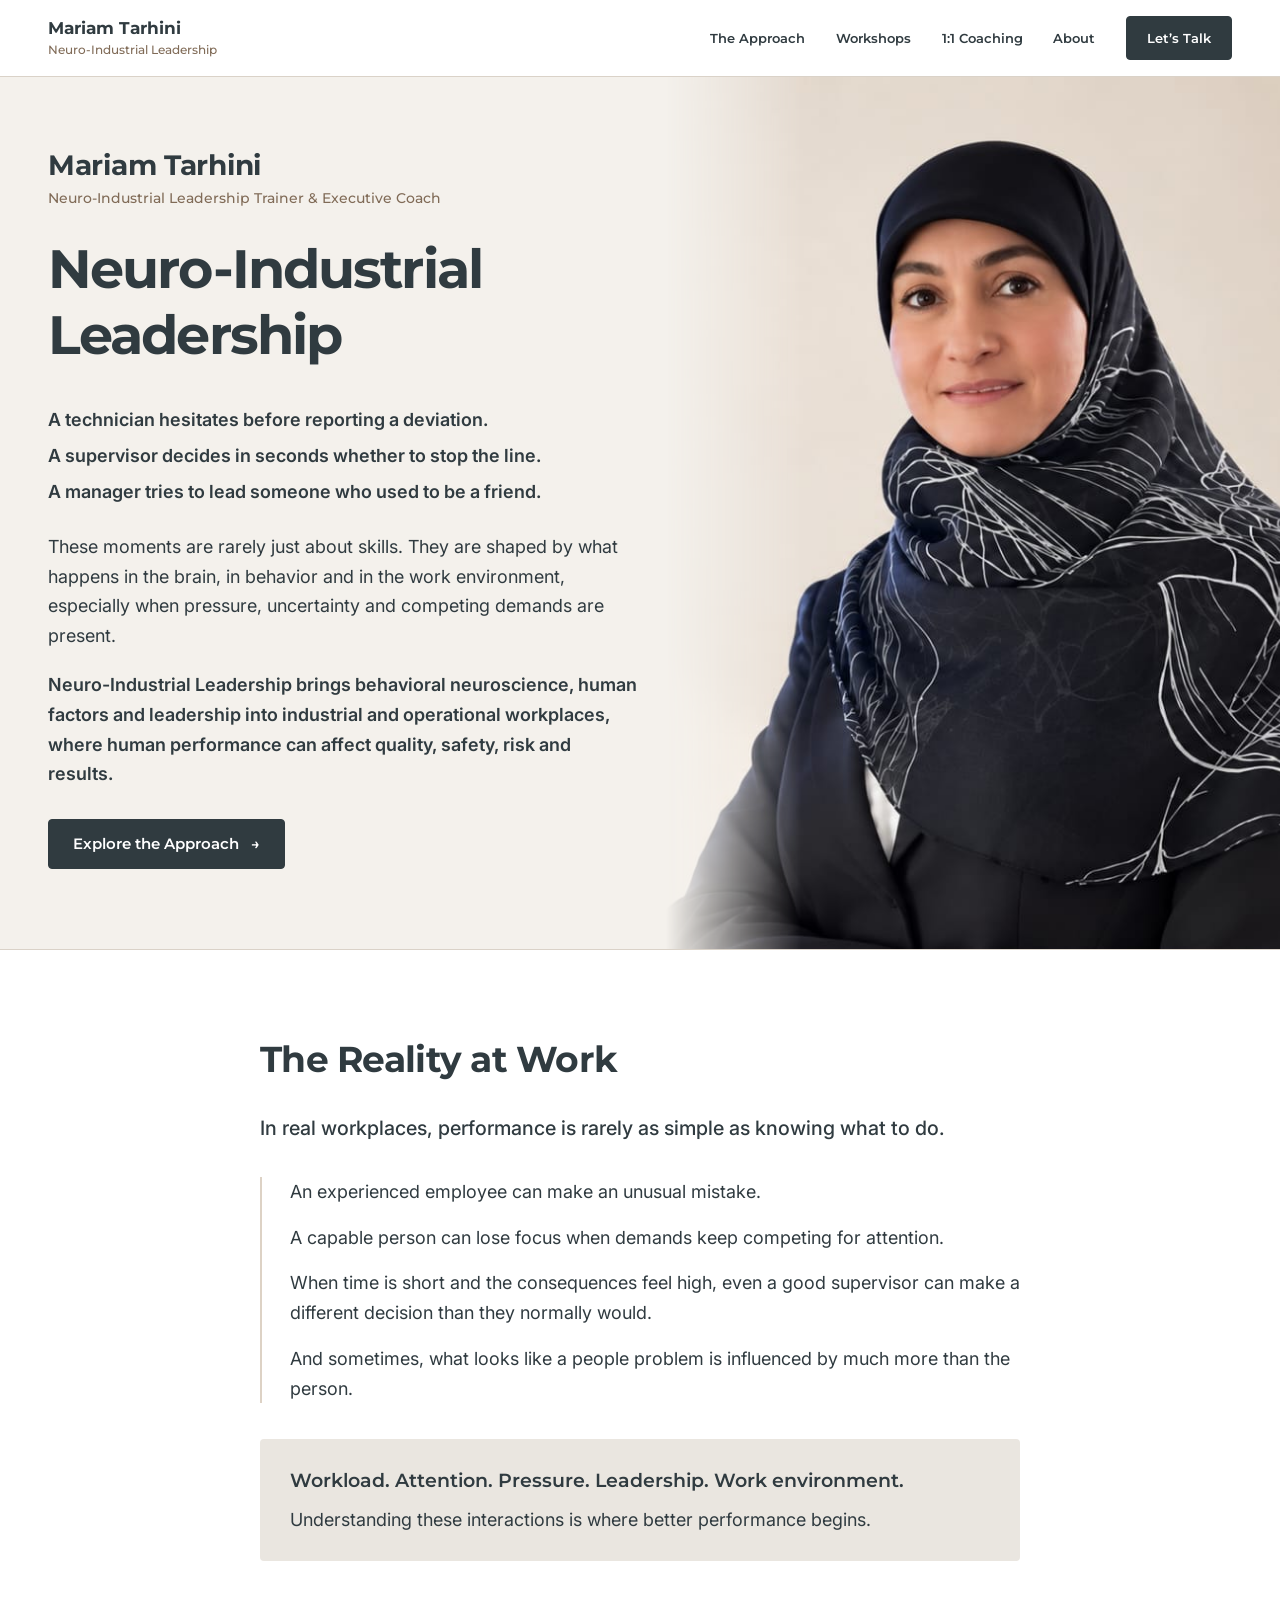
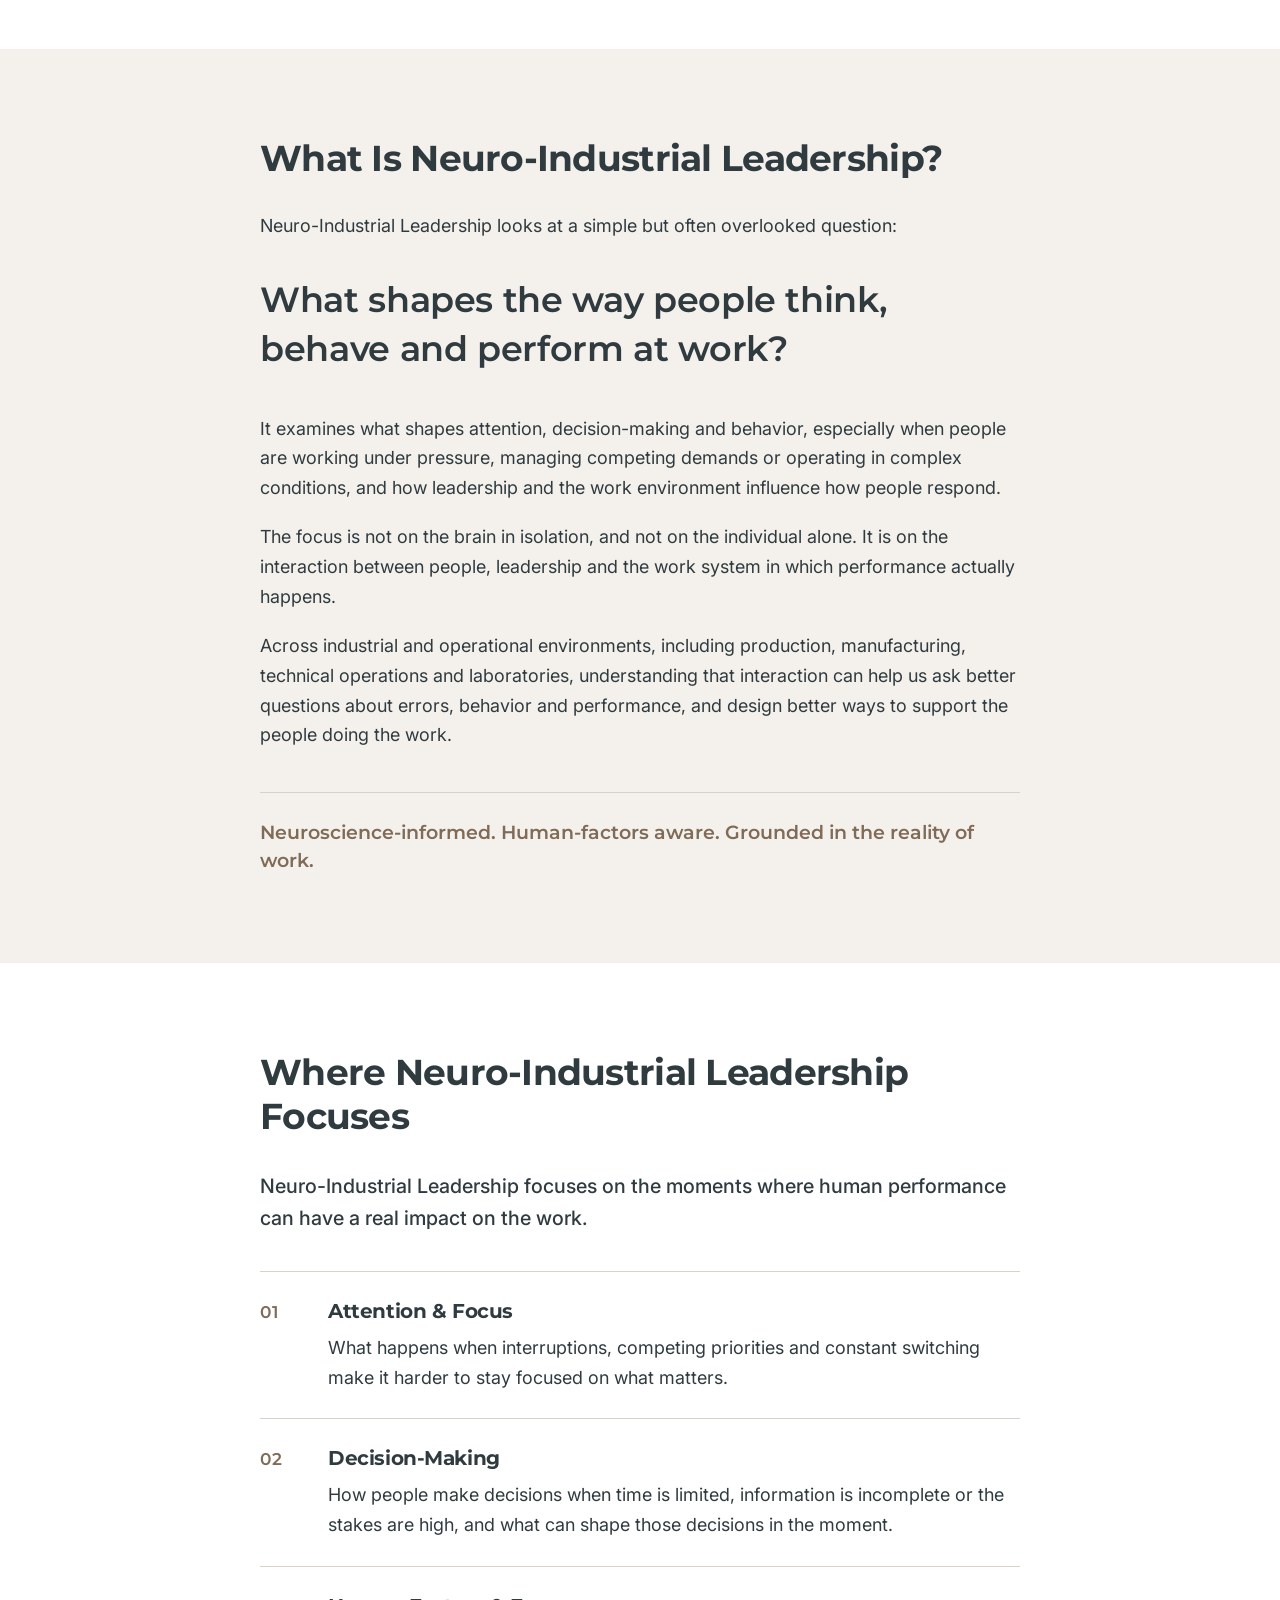
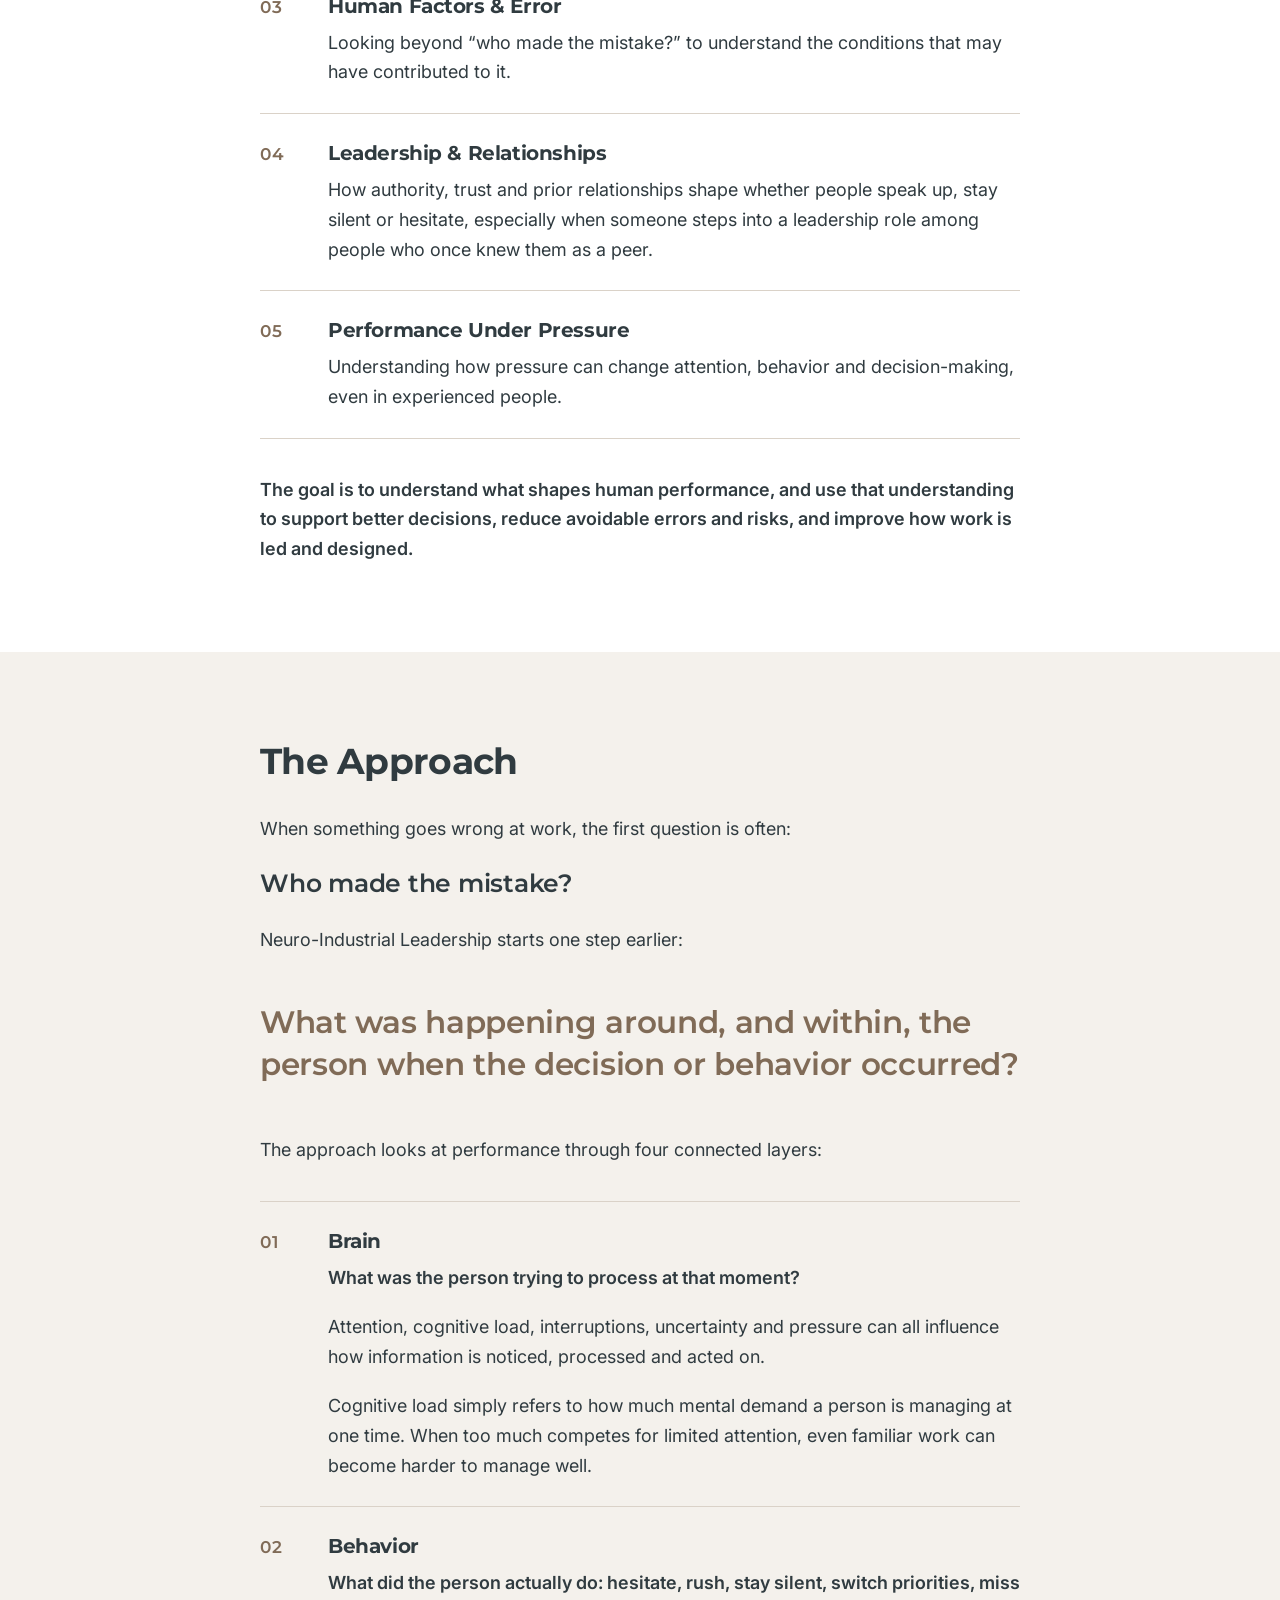
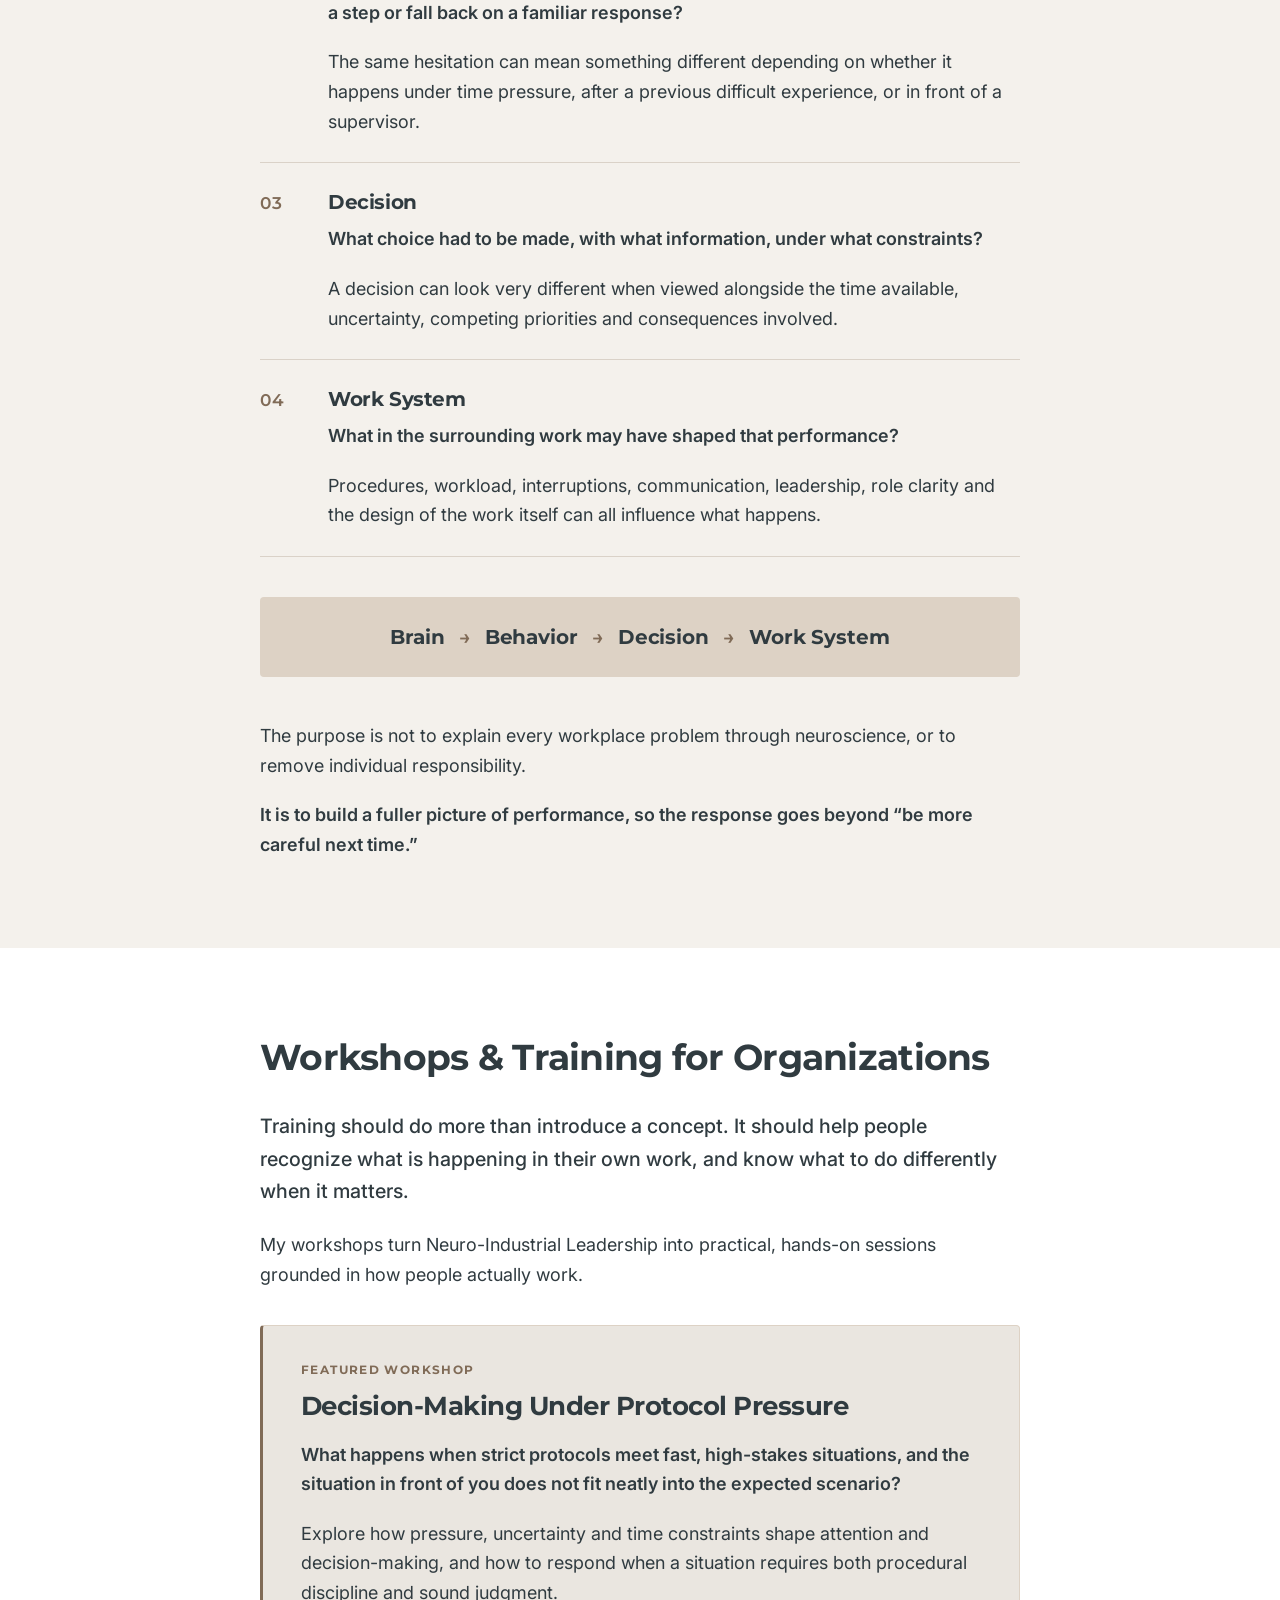
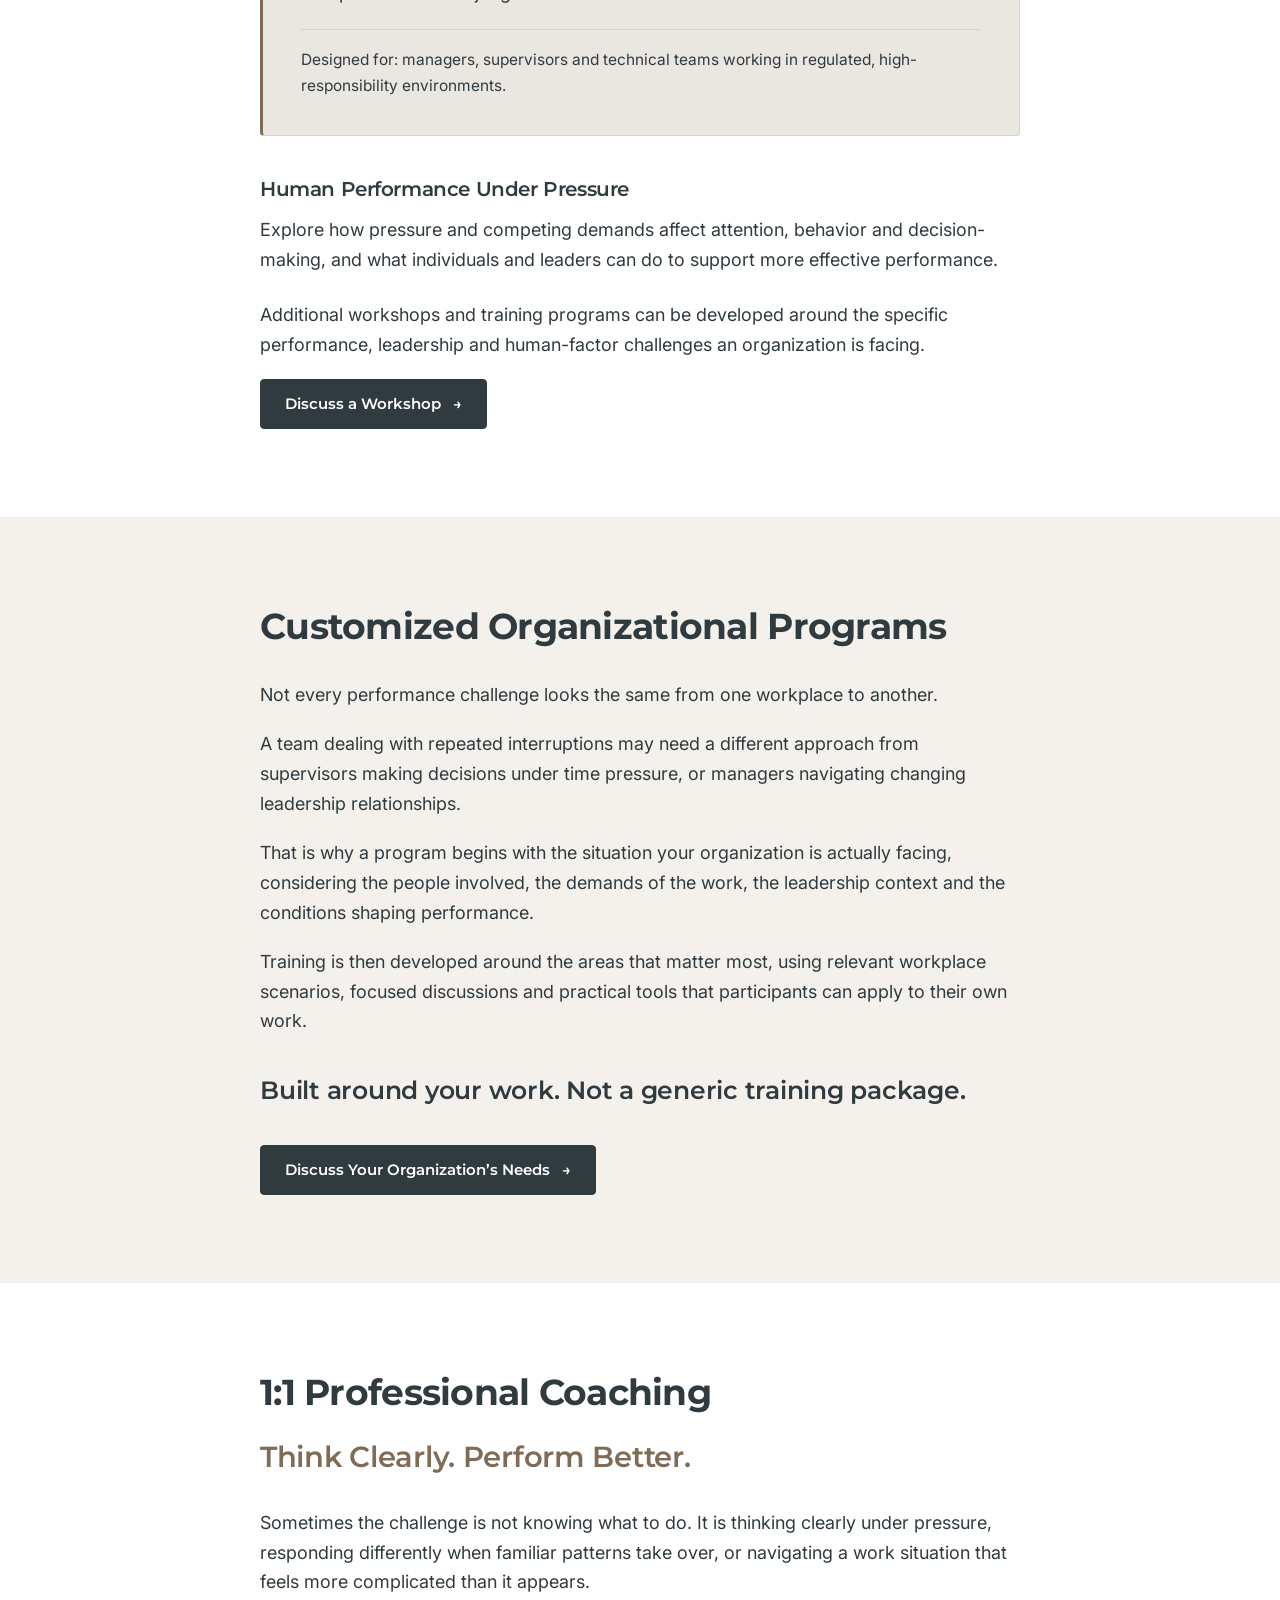
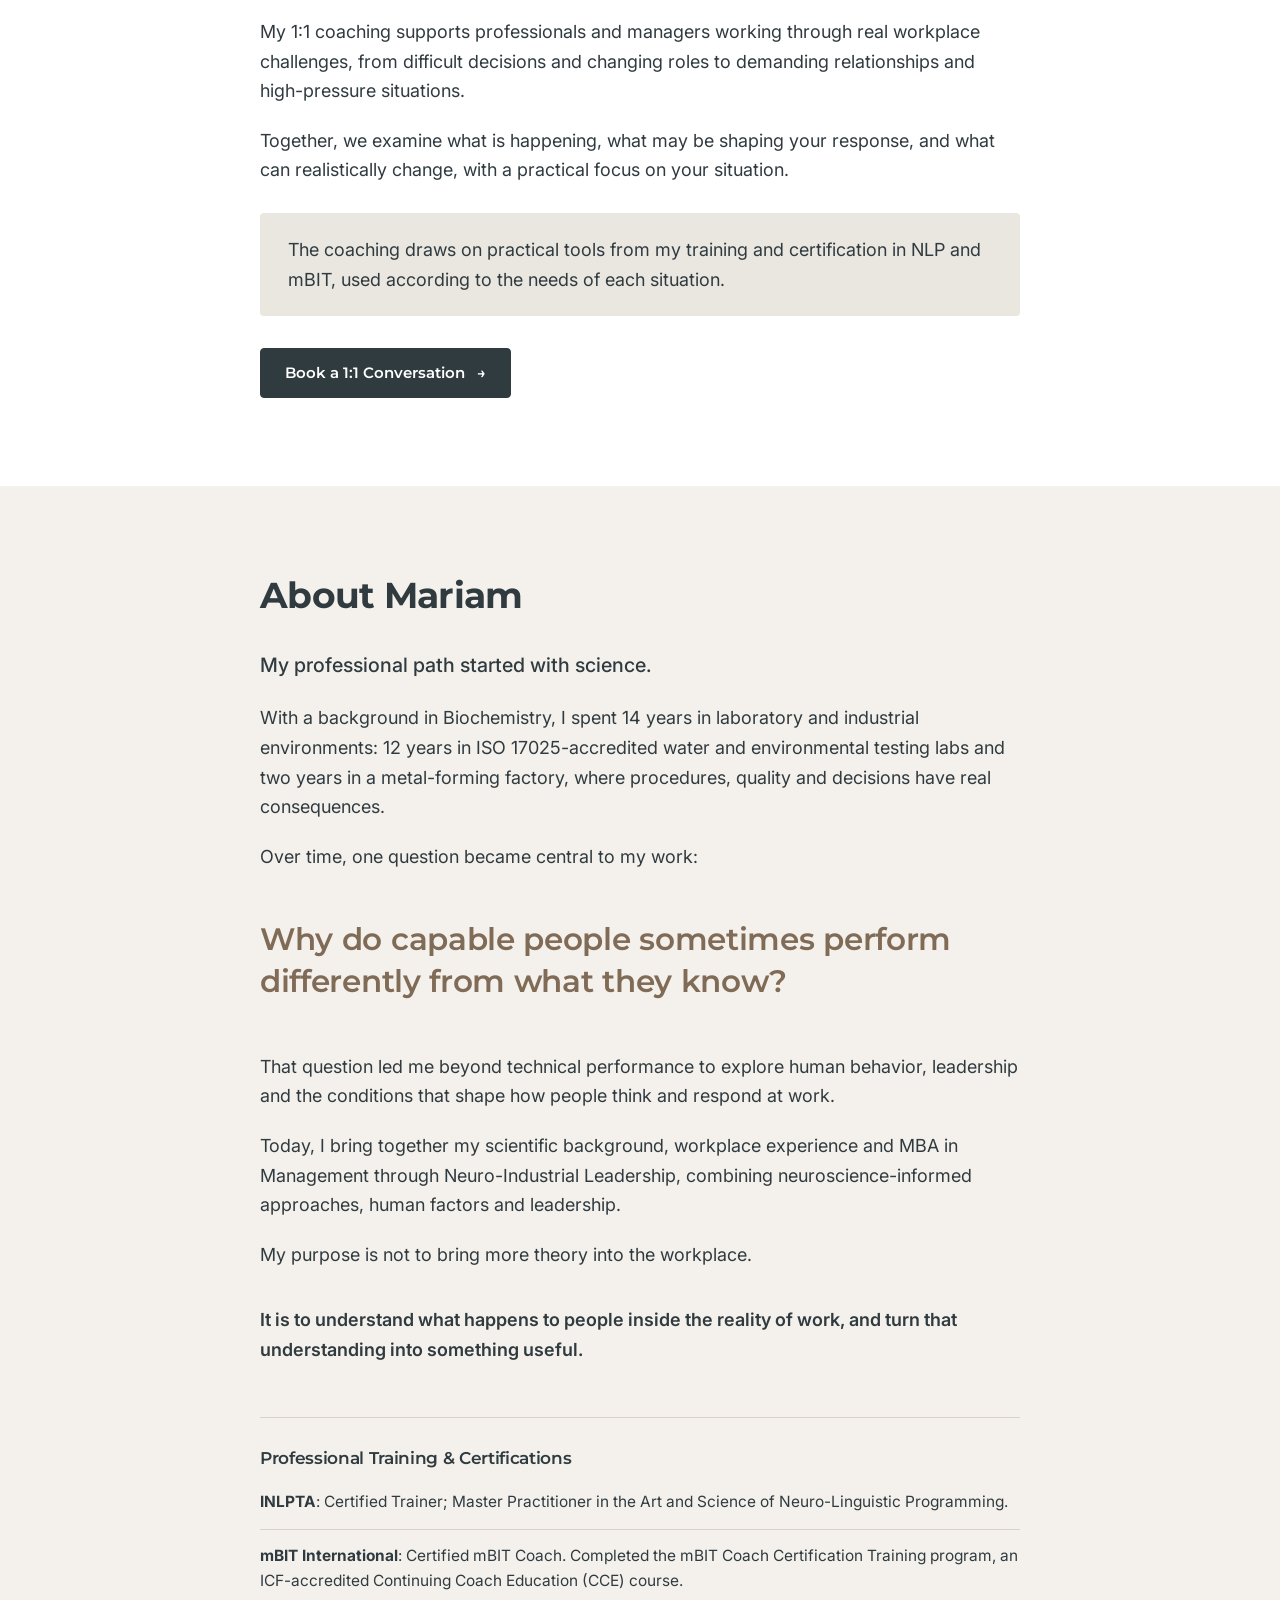
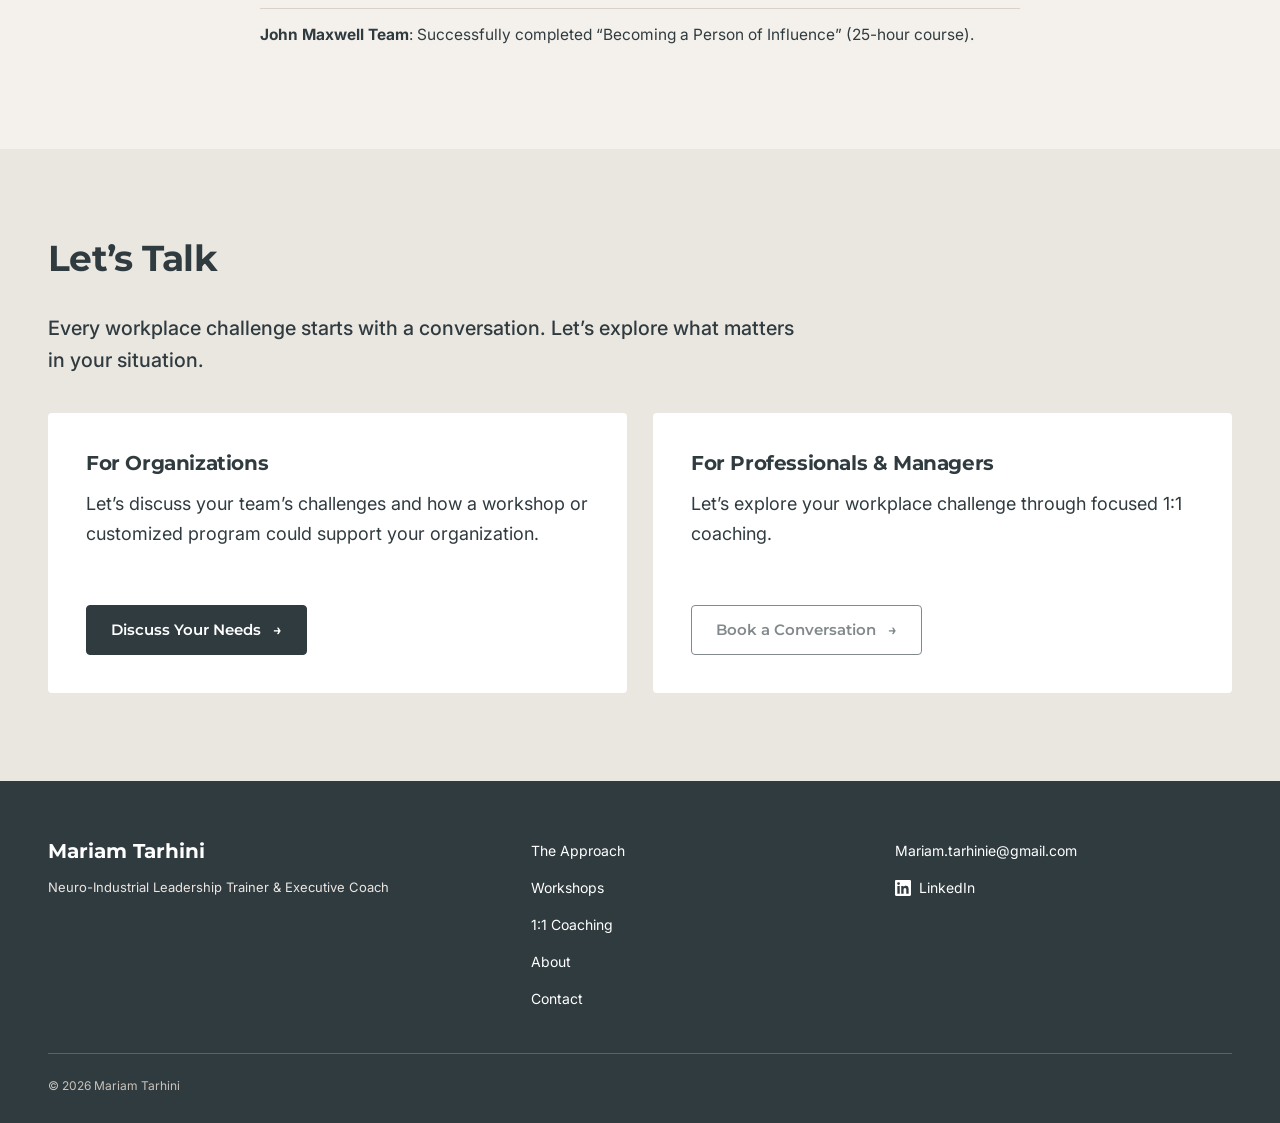
==== commit 209d9ad2: "Final handoff pass: new portrait, mobile polish, booking hooks" ====
--- a/index.html
+++ b/index.html
@@ -3,14 +3,29 @@
 <head>
   <meta charset="utf-8">
   <meta name="viewport" content="width=device-width, initial-scale=1">
+  <title>Mariam Tarhini | Neuro-Industrial Leadership</title>
   <meta name="description" content="Mariam Tarhini | Neuro-Industrial Leadership. Neuroscience-informed training, human factors and leadership for industrial and operational workplaces.">
-  <title>Mariam Tarhini | Neuro-Industrial Leadership</title>
+  <meta name="theme-color" content="#F4F1EC">
+  <link rel="icon" href="favicon.svg" type="image/svg+xml">
+
+  <!-- Open Graph / social sharing.
+       og:url and og:image must be absolute: update the domain below if the site is not served from GitHub Pages. -->
+  <meta property="og:type" content="website">
+  <meta property="og:title" content="Mariam Tarhini | Neuro-Industrial Leadership">
+  <meta property="og:description" content="Neuroscience-informed training, human factors and leadership for industrial and operational workplaces.">
+  <meta property="og:url" content="https://rimtar10.github.io/Portfolios/">
+  <meta property="og:image" content="https://rimtar10.github.io/Portfolios/assets/mariam-hero.jpg">
+  <meta property="og:image:width" content="1600">
+  <meta property="og:image:height" content="883">
+  <meta property="og:image:alt" content="Portrait of Mariam Tarhini">
+  <meta name="twitter:card" content="summary_large_image">
 
   <!-- Fonts: Montserrat (headings, navigation, buttons) + Inter (body). -->
   <link rel="preconnect" href="https://fonts.googleapis.com">
   <link rel="preconnect" href="https://fonts.gstatic.com" crossorigin>
   <link href="https://fonts.googleapis.com/css2?family=Inter:wght@400;500;600;700&family=Montserrat:wght@400;500;600;700&display=swap" rel="stylesheet">
 
+  <link rel="preload" as="image" href="assets/mariam-hero.jpg">
   <link rel="stylesheet" href="styles.css">
   <script src="script.js" defer></script>
 </head>
@@ -42,8 +57,8 @@
   <main id="main">
 
     <!-- ============ SECTION 01: HERO ============ -->
-    <section id="top" class="section hero">
-      <div class="container hero-grid">
+    <section id="top" class="hero">
+      <div class="container hero-inner">
         <div class="hero-copy">
           <div class="identity">
             <strong>Mariam Tarhini</strong>
@@ -52,25 +67,28 @@
 
           <h1>Neuro-Industrial Leadership</h1>
 
-          <p class="hero-scene">A technician hesitates before reporting a deviation.</p>
-          <p class="hero-scene">A supervisor decides in seconds whether to stop the line.</p>
-          <p class="hero-scene">A manager tries to lead someone who used to be a friend.</p>
-
-          <p class="hero-body">These moments are rarely just about skills. They are shaped by what happens in the brain, in behavior and in the work environment, especially when pressure, uncertainty and competing demands are present.</p>
-
-          <p class="hero-statement">Neuro-Industrial Leadership brings behavioral neuroscience, human factors and leadership into industrial and operational workplaces, where human performance can affect quality, safety, risk and results.</p>
-
-          <a class="button" href="#approach">Explore the Approach <span aria-hidden="true">→</span></a>
-        </div>
-
-        <div class="hero-portrait">
-          <img src="Untitled-2.jpg" alt="Portrait of Mariam Tarhini" width="1920" height="1080" fetchpriority="high">
-        </div>
+          <div class="hero-text">
+            <p class="hero-scene">A technician hesitates before reporting a deviation.</p>
+            <p class="hero-scene">A supervisor decides in seconds whether to stop the line.</p>
+            <p class="hero-scene">A manager tries to lead someone who used to be a friend.</p>
+
+            <p class="hero-body">These moments are rarely just about skills. They are shaped by what happens in the brain, in behavior and in the work environment, especially when pressure, uncertainty and competing demands are present.</p>
+
+            <p class="hero-statement">Neuro-Industrial Leadership brings behavioral neuroscience, human factors and leadership into industrial and operational workplaces, where human performance can affect quality, safety, risk and results.</p>
+
+            <a class="button" href="#approach">Explore the Approach <span aria-hidden="true">→</span></a>
+          </div>
+        </div>
+      </div>
+
+      <!-- One image, two crops: desktop and mobile object-position are set in styles.css -->
+      <div class="hero-portrait">
+        <img src="assets/mariam-hero.jpg" alt="Portrait of Mariam Tarhini" width="1600" height="883" fetchpriority="high" decoding="async">
       </div>
     </section>
 
     <!-- ============ SECTION 02: THE REALITY AT WORK ============ -->
-    <section id="reality" class="section surface">
+    <section id="reality" class="section">
       <div class="container narrow">
         <h2>The Reality at Work</h2>
         <p class="lead">In real workplaces, performance is rarely as simple as knowing what to do.</p>
@@ -90,7 +108,7 @@
     </section>
 
     <!-- ============ SECTION 03: WHAT IS NIL? ============ -->
-    <section id="what-is-nil" class="section">
+    <section id="what-is-nil" class="section surface">
       <div class="container narrow">
         <h2>What Is Neuro-Industrial Leadership?</h2>
         <p>Neuro-Industrial Leadership looks at a simple but often overlooked question:</p>
@@ -103,46 +121,47 @@
     </section>
 
     <!-- ============ SECTION 04: WHERE NIL FOCUSES ============ -->
-    <section id="focus" class="section surface">
+    <section id="focus" class="section">
       <div class="container narrow">
         <h2>Where Neuro-Industrial Leadership Focuses</h2>
         <p class="lead">Neuro-Industrial Leadership focuses on the moments where human performance can have a real impact on the work.</p>
 
-        <div class="focus-list">
-          <div class="focus-item">
+        <!-- Number on the LEFT of its heading, on every screen size -->
+        <div class="num-list">
+          <div class="num-item">
+            <span class="num" aria-hidden="true">01</span>
             <div>
               <h3>Attention &amp; Focus</h3>
               <p>What happens when interruptions, competing priorities and constant switching make it harder to stay focused on what matters.</p>
             </div>
-            <span class="focus-number" aria-hidden="true">01</span>
-          </div>
-          <div class="focus-item">
+          </div>
+          <div class="num-item">
+            <span class="num" aria-hidden="true">02</span>
             <div>
               <h3>Decision-Making</h3>
               <p>How people make decisions when time is limited, information is incomplete or the stakes are high, and what can shape those decisions in the moment.</p>
             </div>
-            <span class="focus-number" aria-hidden="true">02</span>
-          </div>
-          <div class="focus-item">
+          </div>
+          <div class="num-item">
+            <span class="num" aria-hidden="true">03</span>
             <div>
               <h3>Human Factors &amp; Error</h3>
               <p>Looking beyond “who made the mistake?” to understand the conditions that may have contributed to it.</p>
             </div>
-            <span class="focus-number" aria-hidden="true">03</span>
-          </div>
-          <div class="focus-item">
+          </div>
+          <div class="num-item">
+            <span class="num" aria-hidden="true">04</span>
             <div>
               <h3>Leadership &amp; Relationships</h3>
               <p>How authority, trust and prior relationships shape whether people speak up, stay silent or hesitate, especially when someone steps into a leadership role among people who once knew them as a peer.</p>
             </div>
-            <span class="focus-number" aria-hidden="true">04</span>
-          </div>
-          <div class="focus-item">
+          </div>
+          <div class="num-item">
+            <span class="num" aria-hidden="true">05</span>
             <div>
               <h3>Performance Under Pressure</h3>
               <p>Understanding how pressure can change attention, behavior and decision-making, even in experienced people.</p>
             </div>
-            <span class="focus-number" aria-hidden="true">05</span>
           </div>
         </div>
 
@@ -151,48 +170,68 @@
     </section>
 
     <!-- ============ SECTION 05: THE APPROACH ============ -->
-    <section id="approach" class="section">
+    <section id="approach" class="section surface">
       <div class="container narrow">
         <h2>The Approach</h2>
         <p>When something goes wrong at work, the first question is often:</p>
         <p class="question-small">Who made the mistake?</p>
         <p>Neuro-Industrial Leadership starts one step earlier:</p>
-        <p class="question taupe">What was happening around, and within, the person when the decision or behavior occurred?</p>
+        <p class="question taupe main-question">What was happening around, and within, the person when the decision or behavior occurred?</p>
         <p>The approach looks at performance through four connected layers:</p>
 
-        <div class="layers">
-          <article class="layer">
-            <h3>Brain</h3>
-            <p class="layer-question">What was the person trying to process at that moment?</p>
-            <p>Attention, cognitive load, interruptions, uncertainty and pressure can all influence how information is noticed, processed and acted on.</p>
-            <p>Cognitive load simply refers to how much mental demand a person is managing at one time. When too much competes for limited attention, even familiar work can become harder to manage well.</p>
-          </article>
-          <article class="layer">
-            <h3>Behavior</h3>
-            <p class="layer-question">What did the person actually do: hesitate, rush, stay silent, switch priorities, miss a step or fall back on a familiar response?</p>
-            <p>The same hesitation can mean something different depending on whether it happens under time pressure, after a previous difficult experience, or in front of a supervisor.</p>
-          </article>
-          <article class="layer">
-            <h3>Decision</h3>
-            <p class="layer-question">What choice had to be made, with what information, under what constraints?</p>
-            <p>A decision can look very different when viewed alongside the time available, uncertainty, competing priorities and consequences involved.</p>
-          </article>
-          <article class="layer">
-            <h3>Work System</h3>
-            <p class="layer-question">What in the surrounding work may have shaped that performance?</p>
-            <p>Procedures, workload, interruptions, communication, leadership, role clarity and the design of the work itself can all influence what happens.</p>
-          </article>
-        </div>
-
-        <p class="signature-bar">Brain <span aria-hidden="true">→</span> Behavior <span aria-hidden="true">→</span> Decision <span aria-hidden="true">→</span> Work System</p>
-
-        <p>The purpose is not to explain every workplace problem through neuroscience, or to remove individual responsibility.</p>
-        <p class="closing">It is to build a fuller picture of performance, so the response goes beyond “be more careful next time.”</p>
+        <div class="num-list layers">
+          <article class="num-item">
+            <span class="num" aria-hidden="true">01</span>
+            <div>
+              <h3>Brain</h3>
+              <p class="layer-question">What was the person trying to process at that moment?</p>
+              <p>Attention, cognitive load, interruptions, uncertainty and pressure can all influence how information is noticed, processed and acted on.</p>
+              <p>Cognitive load simply refers to how much mental demand a person is managing at one time. When too much competes for limited attention, even familiar work can become harder to manage well.</p>
+            </div>
+          </article>
+          <article class="num-item">
+            <span class="num" aria-hidden="true">02</span>
+            <div>
+              <h3>Behavior</h3>
+              <p class="layer-question">What did the person actually do: hesitate, rush, stay silent, switch priorities, miss a step or fall back on a familiar response?</p>
+              <p>The same hesitation can mean something different depending on whether it happens under time pressure, after a previous difficult experience, or in front of a supervisor.</p>
+            </div>
+          </article>
+          <article class="num-item">
+            <span class="num" aria-hidden="true">03</span>
+            <div>
+              <h3>Decision</h3>
+              <p class="layer-question">What choice had to be made, with what information, under what constraints?</p>
+              <p>A decision can look very different when viewed alongside the time available, uncertainty, competing priorities and consequences involved.</p>
+            </div>
+          </article>
+          <article class="num-item">
+            <span class="num" aria-hidden="true">04</span>
+            <div>
+              <h3>Work System</h3>
+              <p class="layer-question">What in the surrounding work may have shaped that performance?</p>
+              <p>Procedures, workload, interruptions, communication, leadership, role clarity and the design of the work itself can all influence what happens.</p>
+            </div>
+          </article>
+        </div>
+
+        <!-- Signature bar -->
+        <p class="signature-bar">
+          <span class="sig-step">Brain</span>
+          <span class="sig-step"><span class="sig-arrow" aria-hidden="true">→</span>Behavior</span>
+          <span class="sig-step"><span class="sig-arrow" aria-hidden="true">→</span>Decision</span>
+          <span class="sig-step"><span class="sig-arrow" aria-hidden="true">→</span>Work System</span>
+        </p>
+
+        <div class="approach-close">
+          <p>The purpose is not to explain every workplace problem through neuroscience, or to remove individual responsibility.</p>
+          <p class="closing">It is to build a fuller picture of performance, so the response goes beyond “be more careful next time.”</p>
+        </div>
       </div>
     </section>
 
     <!-- ============ SECTION 06: WORKSHOPS & TRAINING ============ -->
-    <section id="workshops" class="section section-joined">
+    <section id="workshops" class="section">
       <div class="container narrow">
         <h2>Workshops &amp; Training for Organizations</h2>
         <p class="lead">Training should do more than introduce a concept. It should help people recognize what is happening in their own work, and know what to do differently when it matters.</p>
@@ -213,7 +252,8 @@
 
         <p>Additional workshops and training programs can be developed around the specific performance, leadership and human-factor challenges an organization is facing.</p>
 
-        <a class="button" href="#contact">Discuss a Workshop <span aria-hidden="true">→</span></a>
+        <!-- Opens the Organizational Discovery Call (Calendly) once its URL is set in script.js -->
+        <a class="button" href="#contact" data-calendly="org">Discuss a Workshop <span aria-hidden="true">→</span></a>
       </div>
     </section>
 
@@ -225,9 +265,9 @@
         <p>A team dealing with repeated interruptions may need a different approach from supervisors making decisions under time pressure, or managers navigating changing leadership relationships.</p>
         <p>That is why a program begins with the situation your organization is actually facing, considering the people involved, the demands of the work, the leadership context and the conditions shaping performance.</p>
         <p>Training is then developed around the areas that matter most, using relevant workplace scenarios, focused discussions and practical tools that participants can apply to their own work.</p>
-        <p class="question-small taupe">Built around your work. Not a generic training package.</p>
-
-        <a class="button" href="#contact">Discuss Your Organization’s Needs <span aria-hidden="true">→</span></a>
+        <p class="question-small standalone">Built around your work. Not a generic training package.</p>
+
+        <a class="button" href="#contact" data-calendly="org">Discuss Your Organization’s Needs <span aria-hidden="true">→</span></a>
       </div>
     </section>
 
@@ -244,7 +284,8 @@
           <p>The coaching draws on practical tools from my training and certification in NLP and mBIT, used according to the needs of each situation.</p>
         </div>
 
-        <a class="button" href="#contact-professionals">Explore 1:1 Coaching <span aria-hidden="true">→</span></a>
+        <!-- Opens the 1:1 Coaching Conversation (Calendly) once its URL is set in script.js -->
+        <a class="button" href="#contact-professionals" data-calendly="coaching">Book a 1:1 Conversation <span aria-hidden="true">→</span></a>
       </div>
     </section>
 
@@ -255,7 +296,7 @@
         <p class="lead">My professional path started with science.</p>
         <p>With a background in Biochemistry, I spent 14 years in laboratory and industrial environments: 12 years in ISO 17025-accredited water and environmental testing labs and two years in a metal-forming factory, where procedures, quality and decisions have real consequences.</p>
         <p>Over time, one question became central to my work:</p>
-        <p class="question taupe">Why do capable people sometimes perform differently from what they know?</p>
+        <p class="question taupe main-question">Why do capable people sometimes perform differently from what they know?</p>
         <p>That question led me beyond technical performance to explore human behavior, leadership and the conditions that shape how people think and respond at work.</p>
         <p>Today, I bring together my scientific background, workplace experience and MBA in Management through Neuro-Industrial Leadership, combining neuroscience-informed approaches, human factors and leadership.</p>
         <p>My purpose is not to bring more theory into the workplace.</p>
@@ -263,19 +304,19 @@
 
         <div class="certifications">
           <h3>Professional Training &amp; Certifications</h3>
-          <ul class="cert-grid">
+          <ul class="cert-list">
             <li class="cert-item">
-              <!-- PENDING ASSET: authorized INLPTA logo (SVG preferred). When supplied, add:
-                   <img class="cert-logo" src="assets/inlpta-logo.svg" alt="INLPTA: International NLP Trainers Association"> -->
+              <!-- Optional, only with permission: small INLPTA logo, secondary to the text.
+                   <img class="cert-logo" src="assets/inlpta-logo.svg" alt="INLPTA: International NLP Trainers Association" loading="lazy"> -->
               <p><strong>INLPTA</strong>: Certified Trainer; Master Practitioner in the Art and Science of Neuro-Linguistic Programming.</p>
             </li>
             <li class="cert-item">
-              <!-- PENDING ASSET: authorized mBIT logo (SVG preferred). When supplied, add:
-                   <img class="cert-logo" src="assets/mbit-logo.svg" alt="mBIT International"> -->
+              <!-- Optional, only with permission: small mBIT logo, secondary to the text.
+                   <img class="cert-logo" src="assets/mbit-logo.svg" alt="mBIT International" loading="lazy"> -->
               <p><strong>mBIT International</strong>: Certified mBIT Coach. Completed the mBIT Coach Certification Training program, an ICF-accredited Continuing Coach Education (CCE) course.</p>
             </li>
             <li class="cert-item">
-              <!-- Text only by design: no John Maxwell, GATC or ICF logos. -->
+              <!-- Text only by design: no John Maxwell or ICF logos. -->
               <p><strong>John Maxwell Team</strong>: Successfully completed “Becoming a Person of Influence” (25-hour course).</p>
             </li>
           </ul>
@@ -284,7 +325,7 @@
     </section>
 
     <!-- ============ SECTION 10: LET'S TALK ============ -->
-    <section id="contact" class="section surface contact">
+    <section id="contact" class="section contact">
       <div class="container">
         <h2>Let’s Talk</h2>
         <p class="lead">Every workplace challenge starts with a conversation. Let’s explore what matters in your situation.</p>
@@ -293,15 +334,15 @@
           <article class="contact-card">
             <h3>For Organizations</h3>
             <p>Let’s discuss your team’s challenges and how a workshop or customized program could support your organization.</p>
-            <a class="button" href="mailto:Mariam.tarhinie@gmail.com?subject=Organizational%20Training%20Inquiry">Discuss Your Needs <span aria-hidden="true">→</span></a>
+            <!-- Organizational Discovery Call, 30 min. Falls back to email until the Calendly URL is set. -->
+            <a class="button" href="mailto:Mariam.tarhinie@gmail.com?subject=Organizational%20Training%20Inquiry" data-calendly="org">Discuss Your Needs <span aria-hidden="true">→</span></a>
           </article>
 
           <article class="contact-card" id="contact-professionals">
             <h3>For Professionals &amp; Managers</h3>
             <p>Let’s explore your workplace challenge through focused 1:1 coaching.</p>
-            <!-- PENDING_BOOKING_URL: set BOOKING_URL at the top of script.js once the real
-                 scheduling link is supplied. Until then this button stays disabled (no fake URL). -->
-            <a class="button button-outline booking-pending" id="booking-link" role="link" aria-disabled="true" title="Booking link pending">Book a Conversation <span aria-hidden="true">→</span></a>
+            <!-- 1:1 Coaching Conversation, 20 min. Stays disabled until the Calendly URL is set (no fake link). -->
+            <a class="button button-outline is-pending" role="link" aria-disabled="true" title="Booking link pending" data-calendly="coaching">Book a Conversation <span aria-hidden="true">→</span></a>
           </article>
         </div>
       </div>
@@ -320,6 +361,7 @@
       <nav class="footer-links" aria-label="Footer navigation">
         <a href="#approach">The Approach</a>
         <a href="#workshops">Workshops</a>
+        <a href="#coaching">1:1 Coaching</a>
         <a href="#about">About</a>
         <a href="#contact">Contact</a>
       </nav>
--- a/styles.css
+++ b/styles.css
@@ -4,15 +4,14 @@
    ========================================================== */
 
 :root {
-  /* Colors */
+  /* Colors (approved palette; no new hues) */
   --white: #FFFFFF;
-  --surface: #F7F5F2;        /* warm off-white */
+  --surface: #F4F1EC;        /* warm off-white, clearly distinct from white */
   --beige-light: #EAE6E0;    /* light beige */
   --beige: #DDD2C5;          /* signature beige */
-  --rule: #E5E0DA;           /* separators */
+  --rule: #DAD2C8;           /* dividers, visible on laptop displays */
   --charcoal: #303B40;
-  --taupe: #806B57;          /* dark taupe */
-  --taupe-2: #97836F;        /* secondary taupe (decorative only) */
+  --taupe: #806B57;          /* warm taupe: numbers, labels, approved highlights */
 
   /* Type */
   --body: Inter, -apple-system, BlinkMacSystemFont, "Segoe UI", Roboto, Arial, sans-serif;
@@ -20,8 +19,9 @@
 
   /* Layout */
   --gutter: 48px;
-  --section-y: 96px;
-  --header-h: 88px;
+  --section-y: 88px;
+  --header-h: 76px;
+  --radius: 4px;
 }
 
 /* ---------- Base ---------- */
@@ -29,7 +29,7 @@
 
 html {
   scroll-behavior: smooth;
-  scroll-padding-top: calc(var(--header-h) + 8px);
+  scroll-padding-top: calc(var(--header-h) + 12px);
   -webkit-text-size-adjust: 100%;
 }
 
@@ -39,7 +39,7 @@
   color: var(--charcoal);
   font-family: var(--body);
   font-size: 18px;
-  line-height: 1.7;
+  line-height: 1.65;
   text-align: left;
   -webkit-font-smoothing: antialiased;
   overflow-wrap: break-word;
@@ -47,7 +47,7 @@
 
 img { max-width: 100%; height: auto; display: block; }
 a { color: inherit; }
-p { margin: 0 0 1.3em; }
+p { margin: 0 0 1.1em; }
 
 a:focus-visible,
 button:focus-visible {
@@ -58,13 +58,13 @@
 h1, h2, h3 {
   font-family: var(--heading);
   font-weight: 700;
-  line-height: 1.23;
+  line-height: 1.22;
   letter-spacing: -0.02em;
   margin: 0 0 0.7em;
 }
-h1 { font-size: clamp(2.25rem, 4.4vw, 4rem); letter-spacing: -0.04em; }
-h2 { font-size: clamp(28px, 3.2vw, 36px); margin-bottom: 1em; }
-h3 { font-size: clamp(1.18rem, 1.6vw, 1.4rem); font-weight: 600; }
+h1 { font-size: clamp(2.1rem, 4.2vw, 3.6rem); letter-spacing: -0.035em; }
+h2 { font-size: clamp(27px, 3.2vw, 36px); margin-bottom: .85em; }
+h3 { font-size: clamp(1.15rem, 1.6vw, 1.35rem); font-weight: 600; }
 
 .visually-hidden {
   position: absolute;
@@ -81,15 +81,15 @@
   width: min(1200px, calc(100% - (var(--gutter) * 2)));
   margin-inline: auto;
 }
-.narrow { max-width: 780px; }   /* keeps text near a 65 to 75 character measure */
+.narrow { max-width: 760px; }   /* controlled reading width */
 
 .section { padding: var(--section-y) 0; }
 .surface { background: var(--surface); }
 
 /* ---------- Shared text treatments ---------- */
-.lead { font-size: 1.12em; }
+.lead { font-size: 1.1em; font-weight: 500; }
 .strong-line, .closing { font-weight: 600; }
-.closing { margin-top: 1.65em; margin-bottom: 0; }
+.closing { margin-top: 2em; margin-bottom: 0; }
 .taupe { color: var(--taupe); }
 
 .question,
@@ -97,11 +97,12 @@
 .subheading {
   font-family: var(--heading);
   font-weight: 600;
-  line-height: 1.4;
+  line-height: 1.38;
   letter-spacing: -0.01em;
 }
-.question { font-size: clamp(1.45rem, 2.45vw, 2rem); margin: 1.1em 0; }
-.question-small { font-size: clamp(1.22rem, 2vw, 1.6rem); margin: 1em 0; }
+.question { font-size: clamp(1.4rem, 2.4vw, 1.95rem); margin: 1.1em 0; }
+.question-small { font-size: clamp(1.2rem, 2vw, 1.55rem); margin: .9em 0 1em; }
+.main-question { margin: 1.5em 0 1.6em; }
 
 /* ---------- Buttons ---------- */
 .button,
@@ -116,10 +117,10 @@
   background: var(--charcoal);
   color: var(--white);
   border: 1.5px solid var(--charcoal);
-  border-radius: 4px;
+  border-radius: var(--radius);
   font: 600 15px/1.35 var(--heading);
   text-decoration: none;
-  white-space: nowrap;           /* CTA labels never wrap or clip */
+  white-space: nowrap;           /* CTA labels never wrap */
   transition: background-color .18s ease, color .18s ease;
 }
 .button:hover, .nav-cta:hover { background: #46555A; }
@@ -127,9 +128,9 @@
 .button-outline { background: transparent; color: var(--charcoal); }
 .button-outline:hover { background: var(--charcoal); color: var(--white); }
 
-/* Development-only state until the real booking URL is configured in script.js */
-.booking-pending { opacity: .6; cursor: not-allowed; }
-.booking-pending:hover { background: transparent; color: var(--charcoal); }
+/* Only while a Calendly URL is still missing in script.js */
+.is-pending { opacity: .6; cursor: not-allowed; }
+.is-pending:hover { background: transparent; color: var(--charcoal); }
 
 /* ---------- Skip link ---------- */
 .skip-link {
@@ -147,225 +148,249 @@
   position: sticky;
   top: 0;
   z-index: 10;
-  background: rgba(255, 255, 255, .97);
+  background: var(--white);
   border-bottom: 1px solid var(--rule);
 }
 .nav-inner {
-  min-height: var(--header-h);
+  height: var(--header-h);
   display: flex;
   align-items: center;
   justify-content: space-between;
   gap: 24px;
+  transition: height .2s ease;
 }
 .brand {
   display: flex;
   flex-direction: column;
-  line-height: 1.35;
+  justify-content: center;
+  line-height: 1.3;
   text-decoration: none;
 }
-.brand strong { font: 700 17px/1.3 var(--heading); }
-.brand span { font: 500 11.5px/1.3 var(--heading); color: var(--taupe); margin-top: 4px; }
+.brand strong { font: 700 17px/1.25 var(--heading); }
+.brand span { font: 500 11.5px/1.3 var(--heading); color: var(--taupe); margin-top: 3px; }
 
 .site-nav { display: flex; align-items: center; gap: clamp(16px, 2.4vw, 32px); }
 .site-nav > a:not(.nav-cta) {
-  font: 600 13px/1.3 var(--heading);
+  font: 600 13px/1 var(--heading);
   text-decoration: none;
   white-space: nowrap;
-  padding: 8px 0;
+  padding: 10px 0;
 }
 .site-nav > a:not(.nav-cta):hover { text-decoration: underline; text-underline-offset: 6px; }
-.site-nav .nav-cta { min-height: 48px; padding: 11px 20px; font-size: 13px; }
+.site-nav .nav-cta { min-height: 44px; padding: 10px 20px; font-size: 13px; line-height: 1; }
 
 .menu-toggle { display: none; }
 
 /* ---------- 01 Hero ---------- */
-.hero { padding-top: 88px; }
-.hero-grid {
-  display: grid;
-  grid-template-columns: minmax(0, 1.3fr) minmax(280px, .7fr);
-  gap: clamp(40px, 5vw, 84px);
-  align-items: center;
-}
-.hero-copy { max-width: 700px; }
-
-.identity { display: flex; flex-direction: column; gap: 6px; margin-bottom: 32px; }
+.hero {
+  position: relative;
+  overflow: hidden;
+  background: var(--surface);
+  border-bottom: 1px solid var(--rule);
+}
+.hero-inner { position: relative; z-index: 1; padding: 72px 0 80px; }
+.hero-copy { width: min(50%, 590px); }
+
+.identity { display: flex; flex-direction: column; gap: 6px; margin-bottom: 28px; }
 .identity strong { font: 700 28px/1.2 var(--heading); letter-spacing: -0.01em; }
 .identity span { font: 500 14px/1.4 var(--heading); color: var(--taupe); }
 
-.hero h1 { margin-bottom: .75em; }
-.hero-scene { font-weight: 600; margin-bottom: .42em; }
-.hero-body { margin-top: 1.5em; }
+.hero h1 { margin-bottom: .7em; }
+.hero-scene { font-weight: 600; margin-bottom: .35em; }
+.hero-body { margin-top: 1.4em; }
 .hero-statement { font-weight: 600; }
 .hero .button { margin-top: 10px; }
 
+/* Desktop: full-height photo panel on the right, flush with the page edge.
+   Its left edge fades into the warm background; the copy keeps the left side. */
 .hero-portrait {
-  aspect-ratio: 4 / 5;
-  overflow: hidden;
-  border-radius: 4px;
-  background: #6B6D6F;            /* matches photo backdrop while loading */
+  position: absolute;
+  top: 0;
+  right: 0;
+  bottom: 0;
+  width: min(48vw, 780px);
 }
 .hero-portrait img {
   width: 100%;
   height: 100%;
   object-fit: cover;
-  object-position: 100% 50%;   /* shows the right-hand part of the wide photo */
-}
+  object-position: 88% 0;         /* desktop crop: keeps Mariam centred in the panel */
+  -webkit-mask-image: linear-gradient(to right, transparent 0, #000 22%);
+  mask-image: linear-gradient(to right, transparent 0, #000 22%);
+}
+
+/* ---------- Numbered lists (04 focus areas, 05 layers) ----------
+   Narrow number column on the left, content beside it, subtle dividers. */
+.num-list { margin-top: 36px; border-bottom: 1px solid var(--rule); }
+.num-item {
+  display: grid;
+  grid-template-columns: 56px minmax(0, 1fr);
+  column-gap: 12px;
+  align-items: baseline;
+  padding: 26px 0;
+  border-top: 1px solid var(--rule);
+}
+.num {
+  font: 600 17px/1.22 var(--heading);
+  letter-spacing: .04em;
+  color: var(--taupe);
+}
+.num-item h3 { margin: 0 0 10px; font-weight: 700; }
+.num-item p:last-child { margin-bottom: 0; }
+.layer-question { font-weight: 600; }
 
 /* ---------- 02 The Reality at Work ---------- */
 .situation-list {
-  border-left: 2px solid var(--beige);   /* one subtle side rule */
-  padding-left: 30px;
-  margin: 40px 0;
-}
-.situation-list p { margin-bottom: 22px; }
+  border-left: 2px solid var(--beige);
+  padding-left: 28px;
+  margin: 32px 0 36px;
+}
+.situation-list p { margin-bottom: 16px; }
 .situation-list p:last-child { margin-bottom: 0; }
 
-.reality-conclusion { background: var(--beige-light); padding: 26px 32px; border-radius: 4px; }
+.reality-conclusion { background: var(--beige-light); padding: 26px 30px; border-radius: var(--radius); }
 .reality-conclusion p:last-child { margin: 0; }
-.reality-conclusion .strong-line { margin-bottom: .5em; }
+.reality-conclusion .strong-line { font-family: var(--heading); font-size: 1.05em; margin-bottom: .45em; }
 
 /* ---------- 03 What is NIL? ---------- */
-#what-is-nil .question { font-size: clamp(1.6rem, 2.9vw, 2.3rem); margin: 1.2em 0 1.3em; }
+#what-is-nil .question { font-size: clamp(1.5rem, 2.8vw, 2.2rem); margin: 1em 0 1.15em; }
 .signature-light {
-  background: var(--surface);
+  border-top: 1px solid var(--rule);
   color: var(--taupe);
-  font-weight: 600;
-  padding: 22px 26px;
-  margin: 2em 0 0;
-  border-radius: 4px;
-}
-
-/* ---------- 04 Where NIL focuses ---------- */
-.focus-list { margin-top: 52px; }
-.focus-item {
-  display: grid;
-  grid-template-columns: minmax(0, 1fr) 78px;
-  gap: 22px;
-  align-items: start;
-  margin-bottom: 48px;
-}
-.focus-item h3 { margin: 0 0 12px; }
-.focus-item p { margin: 0; }
-.focus-number {
-  font: 600 28px/1 var(--heading);
-  color: var(--taupe);
-  text-align: right;
-  margin-top: -8px;               /* sits slightly higher than the title */
+  font: 600 1.05em/1.5 var(--heading);
+  padding-top: 26px;
+  margin: 2.2em 0 0;
 }
 
 /* ---------- 05 The Approach ---------- */
-.layers { background: var(--surface); padding: 0 34px; margin: 32px 0 0; border-radius: 4px 4px 0 0; }
-.layer { padding: 30px 0; }
-.layer + .layer { border-top: 1px solid var(--rule); }
-.layer h3 { margin: 0 0 12px; }
-.layer p:last-child { margin: 0; }
-.layer-question { font-weight: 600; }
-
 .signature-bar {
+  display: flex;
+  flex-wrap: wrap;
+  justify-content: center;
+  align-items: center;
+  gap: 6px 0;
   background: var(--beige);
-  font: 600 clamp(12px, 1.6vw, 17px)/1.7 var(--heading);
+  border-radius: var(--radius);
+  font: 700 clamp(15px, 2vw, 20px)/1.4 var(--heading);
+  letter-spacing: -0.005em;
   text-align: center;
-  padding: 22px 12px;
-  margin: 0 0 36px;
-  border-radius: 0 0 4px 4px;
-}
-.signature-bar span { padding: 0 7px; color: var(--taupe); }
+  padding: 26px 16px;
+  margin: 40px 0 0;
+}
+.sig-step { white-space: nowrap; }
+.sig-arrow { display: inline-block; padding: 0 .7em; color: var(--taupe); font-weight: 600; }
+.approach-close { margin-top: 44px; }
+.approach-close .closing { margin-top: 0; }
 
 /* ---------- 06 Workshops ---------- */
-.section-joined { padding-top: 0; }   /* Approach and Workshops share the white background */
-.featured { background: var(--beige-light); padding: 38px; margin: 36px 0; border-radius: 4px; }
+.featured {
+  background: var(--beige-light);
+  border: 1px solid var(--beige);
+  border-left: 3px solid var(--taupe);
+  padding: 36px 38px;
+  margin: 36px 0;
+  border-radius: var(--radius);
+}
 .eyebrow {
   display: block;
-  font: 700 11px/1.4 var(--heading);
-  letter-spacing: .11em;
+  font: 700 11.5px/1.4 var(--heading);
+  letter-spacing: .12em;
   text-transform: uppercase;
   color: var(--taupe);
-  margin-bottom: 14px;
-}
-.featured h3 { font-size: clamp(1.35rem, 2vw, 1.65rem); font-weight: 700; }
+  margin-bottom: 12px;
+}
+.featured h3 { font-size: clamp(1.3rem, 2vw, 1.6rem); font-weight: 700; }
 .feature-question { font-weight: 600; }
-.small-copy { font-size: 15px; margin-bottom: 0; }
-.secondary-workshop { margin: 42px 0 28px; }
+.small-copy {
+  font-size: .86em;
+  margin: 1.4em 0 0;
+  padding-top: 1.1em;
+  border-top: 1px solid var(--beige);
+}
+.secondary-workshop { margin: 40px 0 26px; }
 .secondary-workshop p { margin-bottom: 0; }
 
 /* ---------- 07 Programs ---------- */
-#programs .question-small { margin: 1.4em 0 1.5em; }
+.standalone { margin: 1.5em 0 1.5em; }
 
 /* ---------- 08 Coaching ---------- */
-.subheading { color: var(--taupe); font-size: clamp(1.4rem, 2.4vw, 1.9rem); margin: -.35em 0 1.2em; }
-.coaching-note { background: var(--beige-light); padding: 23px 28px; margin: 28px 0 32px; border-radius: 4px; }
+.subheading { color: var(--taupe); font-size: clamp(1.3rem, 2.3vw, 1.8rem); margin: -.3em 0 1.1em; }
+.coaching-note { background: var(--beige-light); padding: 22px 28px; margin: 28px 0 32px; border-radius: var(--radius); }
 .coaching-note p { margin: 0; }
 
 /* ---------- 09 About ---------- */
-.certifications { border-top: 1px solid var(--rule); margin-top: 54px; padding-top: 30px; }
-.certifications h3 { font-size: 1.05rem; margin-bottom: 22px; }
-.cert-grid {
-  list-style: none;
-  margin: 0; padding: 0;
-  display: grid;
-  grid-template-columns: 1fr 1fr;
-  gap: 22px 32px;
-}
-.cert-item { font-size: 14.5px; line-height: 1.65; }
+.certifications { border-top: 1px solid var(--rule); margin-top: 52px; padding-top: 30px; }
+.certifications h3 { font-size: 1.05rem; margin-bottom: 8px; }
+.cert-list { list-style: none; margin: 0; padding: 0; }
+.cert-item { font-size: .86em; line-height: 1.6; padding: 14px 0; }
+.cert-item + .cert-item { border-top: 1px solid var(--rule); }
 .cert-item p { margin: 0; }
-.cert-item strong { font-weight: 600; }
-/* For the authorized INLPTA / mBIT logos once supplied: small, equal visual weight */
-.cert-logo { height: 44px; width: auto; max-width: 160px; object-fit: contain; margin-bottom: 12px; }
+.cert-item strong { font-weight: 700; }
+/* If permitted logos are added later: small and secondary to the text */
+.cert-logo { height: 36px; width: auto; max-width: 140px; object-fit: contain; margin-bottom: 10px; }
 
 /* ---------- 10 Let's Talk ---------- */
-.contact { border-top: 1px solid var(--rule); }   /* separates it from About (same background) */
+.contact { background: var(--beige-light); }
 .contact .container > h2,
-.contact .container > .lead { max-width: 780px; }
+.contact .container > .lead { max-width: 760px; }
 .contact-grid {
   display: grid;
   grid-template-columns: 1fr 1fr;      /* equal width, equal height */
   gap: 26px;
-  margin-top: 38px;
+  margin-top: 36px;
 }
 .contact-card {
   background: var(--white);
-  padding: 40px;
-  min-height: 300px;
+  padding: 38px;
+  min-height: 280px;
   display: flex;
   flex-direction: column;
   align-items: flex-start;
-  border-radius: 4px;
-  scroll-margin-top: 24px;
-}
-.contact-card h3 { font-size: 20px; }
-.contact-card p { margin-bottom: 32px; }
+  border-radius: var(--radius);
+  scroll-margin-top: 16px;
+}
+.contact-card h3 { font-size: 20px; font-weight: 700; }
+.contact-card p { margin-bottom: 30px; }
 .contact-card .button { margin-top: auto; }   /* bottom-aligned CTAs */
 
 /* ---------- Footer ---------- */
-.footer { background: var(--charcoal); color: var(--white); padding: 62px 0 30px; }
+.footer { background: var(--charcoal); color: var(--white); padding: 56px 0 28px; }
 .footer-inner { display: grid; grid-template-columns: 1.35fr 1fr 1fr; gap: 28px; }
 .footer-name { font: 700 20px/1.3 var(--heading); }
-.footer p { font-size: 13px; color: var(--beige-light); margin: 12px 0; }
-.footer-links, .footer-contact { display: flex; flex-direction: column; align-items: flex-start; gap: 12px; }
-.footer a { font-size: 14px; text-decoration: none; overflow-wrap: anywhere; }
+.footer p { font-size: 13px; color: var(--beige-light); margin: 10px 0; }
+.footer-links, .footer-contact { display: flex; flex-direction: column; align-items: flex-start; gap: 10px; }
+.footer a { font-size: 14px; text-decoration: none; overflow-wrap: anywhere; padding: 2px 0; }
 .footer a:hover { text-decoration: underline; text-underline-offset: 4px; }
 .footer a:focus-visible { outline-color: var(--beige); }
 .linkedin-link { display: inline-flex; align-items: center; gap: 8px; }
 .copyright {
   grid-column: 1 / -1;
   border-top: 1px solid #596367;
-  padding-top: 24px;
-  margin: 16px 0 0 !important;
+  padding-top: 22px;
+  margin: 12px 0 0 !important;
+  font-size: 12px !important;
+  color: #C9C3BA !important;      /* visually secondary */
 }
 
 /* ==========================================================
    Responsive
    ========================================================== */
 
-@media (max-width: 1080px) {
+/* Laptop */
+@media (max-width: 1180px) {
   :root { --gutter: 32px; }
-  .hero { padding-top: 72px; }
-  .hero-grid { grid-template-columns: minmax(0, 1.2fr) minmax(240px, .8fr); gap: 36px; }
-}
-
-/* Mobile menu + single-column hero */
+  .hero-inner { padding: 56px 0 64px; }
+  .hero-copy { width: 50%; font-size: 17px; }
+  .hero-portrait { width: 46vw; }
+  .hero-portrait img { object-position: 84% 0; }
+}
+
+/* Tablet and mobile: menu button, single-column hero */
 @media (max-width: 900px) {
-  :root { --header-h: 76px; --section-y: 72px; }
+  :root { --header-h: 64px; --section-y: 68px; }
+
+  /* Sticky header gets shorter once the page is scrolled */
+  .site-header.is-scrolled { --header-h: 54px; }
 
   .menu-toggle {
     display: flex;
@@ -373,14 +398,17 @@
     justify-content: center;
     align-items: center;
     gap: 5px;
-    width: 48px; height: 48px;
+    width: 44px; height: 44px;
     padding: 0;
     border: 1px solid var(--rule);
-    border-radius: 4px;
+    border-radius: var(--radius);
     background: var(--white);
     cursor: pointer;
   }
-  .menu-toggle span { display: block; width: 21px; height: 2px; background: var(--charcoal); }
+  .menu-toggle span { display: block; width: 20px; height: 2px; background: var(--charcoal); transition: transform .2s ease, opacity .2s ease; }
+  .menu-toggle[aria-expanded="true"] span:nth-child(1) { transform: translateY(7px) rotate(45deg); }
+  .menu-toggle[aria-expanded="true"] span:nth-child(2) { opacity: 0; }
+  .menu-toggle[aria-expanded="true"] span:nth-child(3) { transform: translateY(-7px) rotate(-45deg); }
 
   .site-nav {
     display: none;
@@ -388,62 +416,98 @@
     top: 100%; left: 0; right: 0;
     flex-direction: column;
     align-items: stretch;
-    gap: 10px;
-    padding: 18px var(--gutter) 26px;
+    gap: 0;
+    padding: 6px var(--gutter) 22px;
     background: var(--white);
     border-bottom: 1px solid var(--rule);
+    box-shadow: 0 14px 24px -18px rgba(48, 59, 64, .35);
+    max-height: calc(100vh - var(--header-h));
+    overflow-y: auto;
   }
   .site-nav.is-open { display: flex; }
-  .site-nav > a:not(.nav-cta) { font-size: 15px; padding: 10px 0; }
-  .site-nav .nav-cta { align-self: flex-start; margin-top: 8px; font-size: 14px; }
-
-  .hero { padding-top: 56px; }
-  .hero-grid { grid-template-columns: 1fr; gap: 44px; }
-  .hero-copy { max-width: 760px; }
-  .hero-portrait { width: 100%; max-width: 460px; }
+  .site-nav > a:not(.nav-cta) {
+    font-size: 16px;
+    padding: 17px 0;                 /* large, easy tap targets */
+    border-bottom: 1px solid var(--rule);
+  }
+  .site-nav .nav-cta { width: 100%; min-height: 50px; margin-top: 18px; font-size: 15px; }
+
+  /* Hero stacks: identity, title, portrait, then the copy */
+  .hero { display: flex; flex-direction: column; padding: 40px 0 56px; }
+  .hero-inner, .hero-copy { display: contents; font-size: inherit; }
+  .identity, .hero h1, .hero-text, .hero-portrait { margin-inline: var(--gutter); }
+  .identity { order: 1; margin-bottom: 18px; }
+  .hero h1 { order: 2; margin-bottom: 26px; }
+  .hero-portrait {
+    order: 3;
+    position: static;
+    width: auto;
+    font-size: inherit;
+    max-width: 560px;
+    aspect-ratio: 10 / 9;            /* tighter crop focused on Mariam */
+    border-radius: var(--radius);
+    overflow: hidden;
+    margin-bottom: 30px;
+  }
+  .hero-portrait img {
+    object-position: 96% 0;          /* mobile crop: trims the empty left side */
+    -webkit-mask-image: none;
+    mask-image: none;
+  }
+  .hero-text { order: 4; max-width: 640px; }
 
   /* Stack the contact cards before the text becomes cramped */
-  .contact-grid { grid-template-columns: 1fr; }
+  .contact-grid { grid-template-columns: 1fr; gap: 18px; }
   .contact-card { min-height: 0; }
 
   .footer-inner { grid-template-columns: 1fr 1fr; }
 }
 
+/* Mobile */
 @media (max-width: 540px) {
-  :root { --gutter: 20px; --section-y: 64px; }
-  body { font-size: 16px; }
-
-  .identity { margin-bottom: 26px; }
+  :root { --gutter: 20px; --section-y: 56px; --header-h: 62px; }
+  .site-header.is-scrolled { --header-h: 52px; }
+  body { font-size: 16px; line-height: 1.62; }
+
+  .brand strong { font-size: 15.5px; }
+  .brand span { font-size: 10.5px; margin-top: 2px; }
+  .site-header.is-scrolled .brand span { display: none; }   /* keeps the compact header clean */
+  .menu-toggle { width: 42px; height: 42px; }
+  .site-header.is-scrolled .menu-toggle { width: 38px; height: 38px; }
+
+  .hero { padding: 30px 0 52px; }
   .identity strong { font-size: 24px; }
   .identity span { font-size: 12.5px; }
-  .hero { padding-top: 44px; }
-
-  .brand strong { font-size: 15px; }
-  .brand span { font-size: 10.5px; }
-
+  .hero h1 { font-size: 2rem; margin-bottom: 22px; }
+  .hero-portrait { aspect-ratio: 1 / 1; margin-bottom: 26px; }
+  .hero-portrait img { object-position: 100% 0; }
+
+  /* Full-width CTAs that never wrap */
   .button { width: 100%; padding-inline: 10px; gap: 9px; font-size: 13.5px; }
 
-  .situation-list { padding-left: 18px; margin: 32px 0; }
-  .reality-conclusion, .featured, .contact-card { padding: 26px 22px; }
-  .signature-light, .coaching-note { padding: 20px 22px; }
-
-  .focus-list { margin-top: 40px; }
-  .focus-item { grid-template-columns: minmax(0, 1fr) 40px; gap: 10px; margin-bottom: 36px; }
-  .focus-number { font-size: 20px; margin-top: -5px; }
-
-  .layers { padding: 0 22px; }
-  .layer { padding: 26px 0; }
-  .signature-bar span { padding: 0 3px; }
-
-  .cert-grid { grid-template-columns: 1fr; }
-  .footer-inner { grid-template-columns: 1fr; }
+  .situation-list { padding-left: 18px; margin: 26px 0 30px; }
+  .reality-conclusion, .contact-card { padding: 24px 20px; }
+  .featured { padding: 26px 20px; margin: 30px 0; }
+  .coaching-note { padding: 20px; }
+
+  .num-list { margin-top: 28px; }
+  .num-item { grid-template-columns: 38px minmax(0, 1fr); column-gap: 6px; padding: 22px 0; }
+  .num { font-size: 15px; }
+
+  /* Signature bar stacks top to bottom on phones so it never wraps mid-line */
+  .signature-bar { flex-direction: column; gap: 0; padding: 20px 12px; font-size: 17px; margin-top: 32px; }
+  .sig-step { display: flex; flex-direction: column; align-items: center; }
+  .sig-arrow { padding: 0; margin: 3px 0; transform: rotate(90deg); }
+  .approach-close { margin-top: 36px; }
+
+  .footer { padding: 44px 0 24px; }
+  .footer-inner { grid-template-columns: 1fr; gap: 26px; }
+  .footer a { padding: 4px 0; }
 }
 
 @media (max-width: 360px) {
-  :root { --gutter: 14px; }
+  :root { --gutter: 16px; }
   .button { font-size: 12.5px; padding-inline: 8px; gap: 7px; }
-  .signature-bar { font-size: 11px; padding-inline: 6px; }
-  .signature-bar span { padding: 0 1px; }
 }
 
 /* ---------- Reduced motion ---------- */
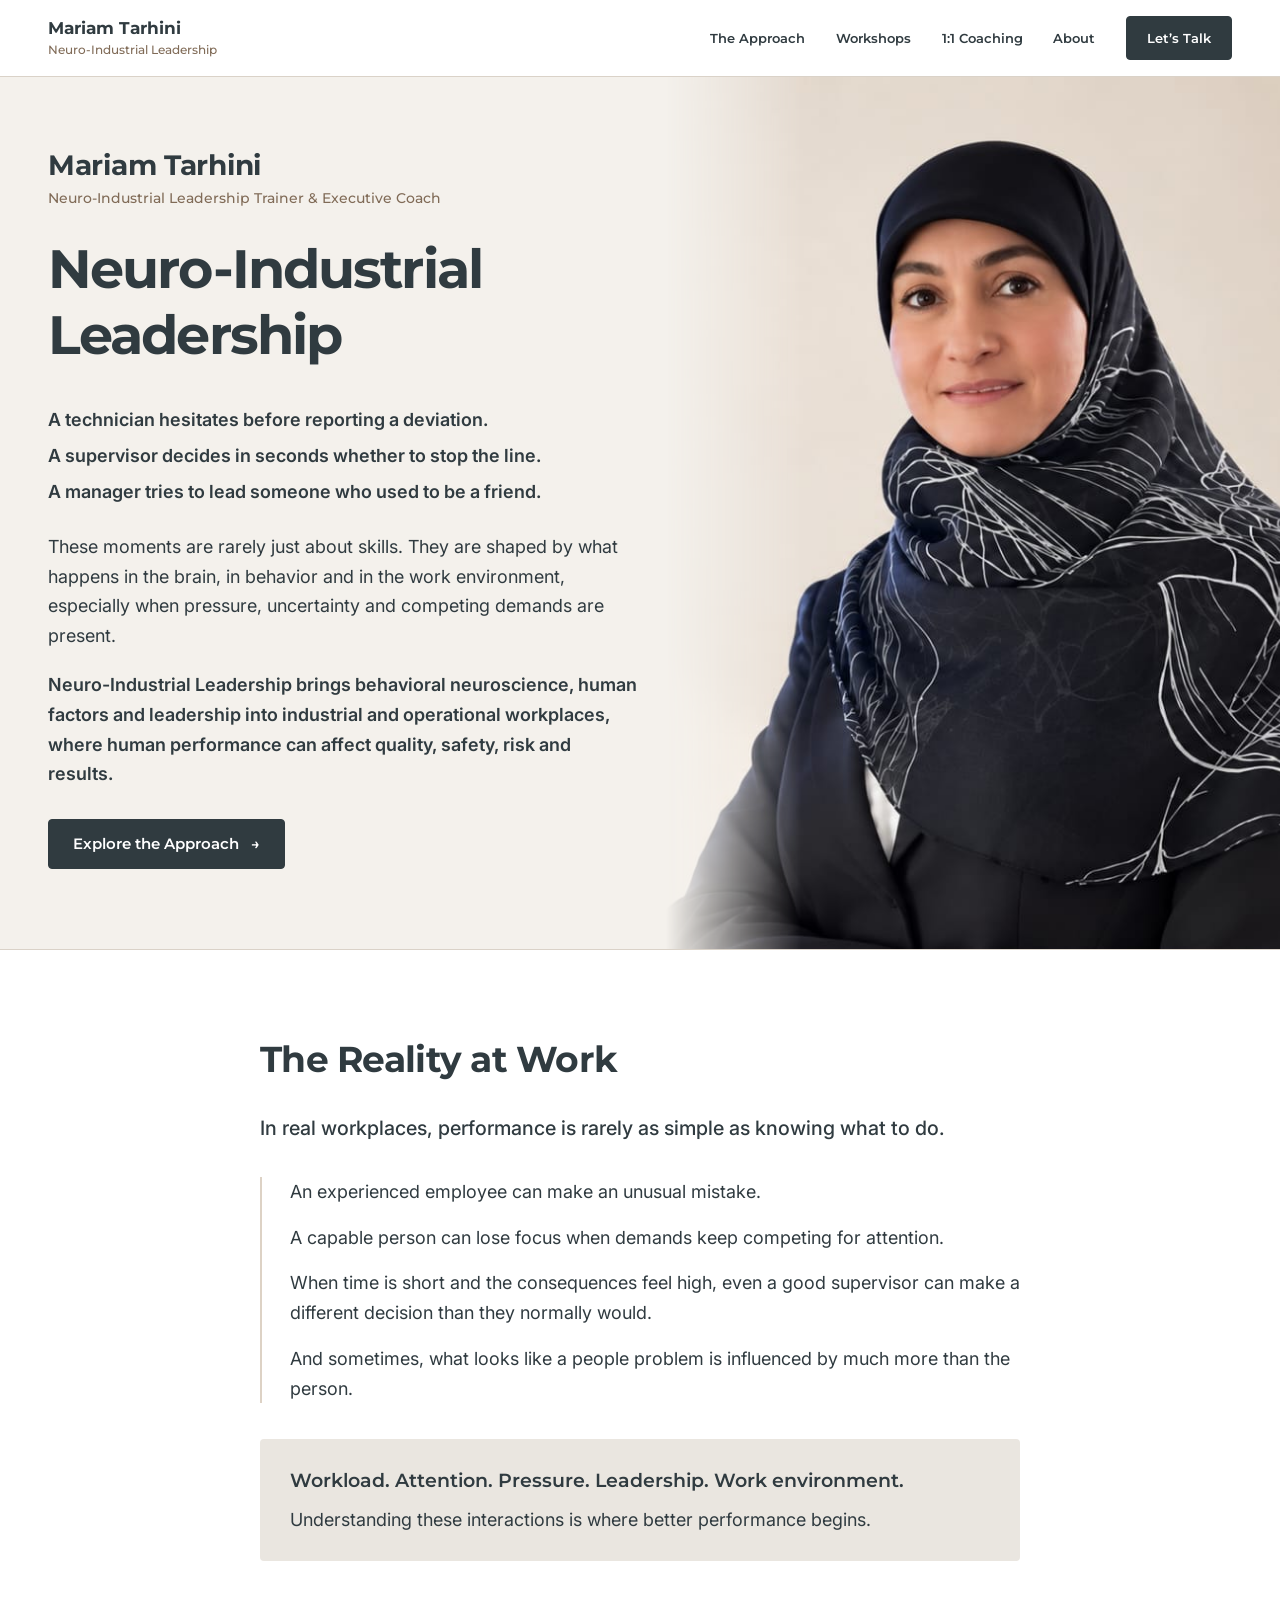
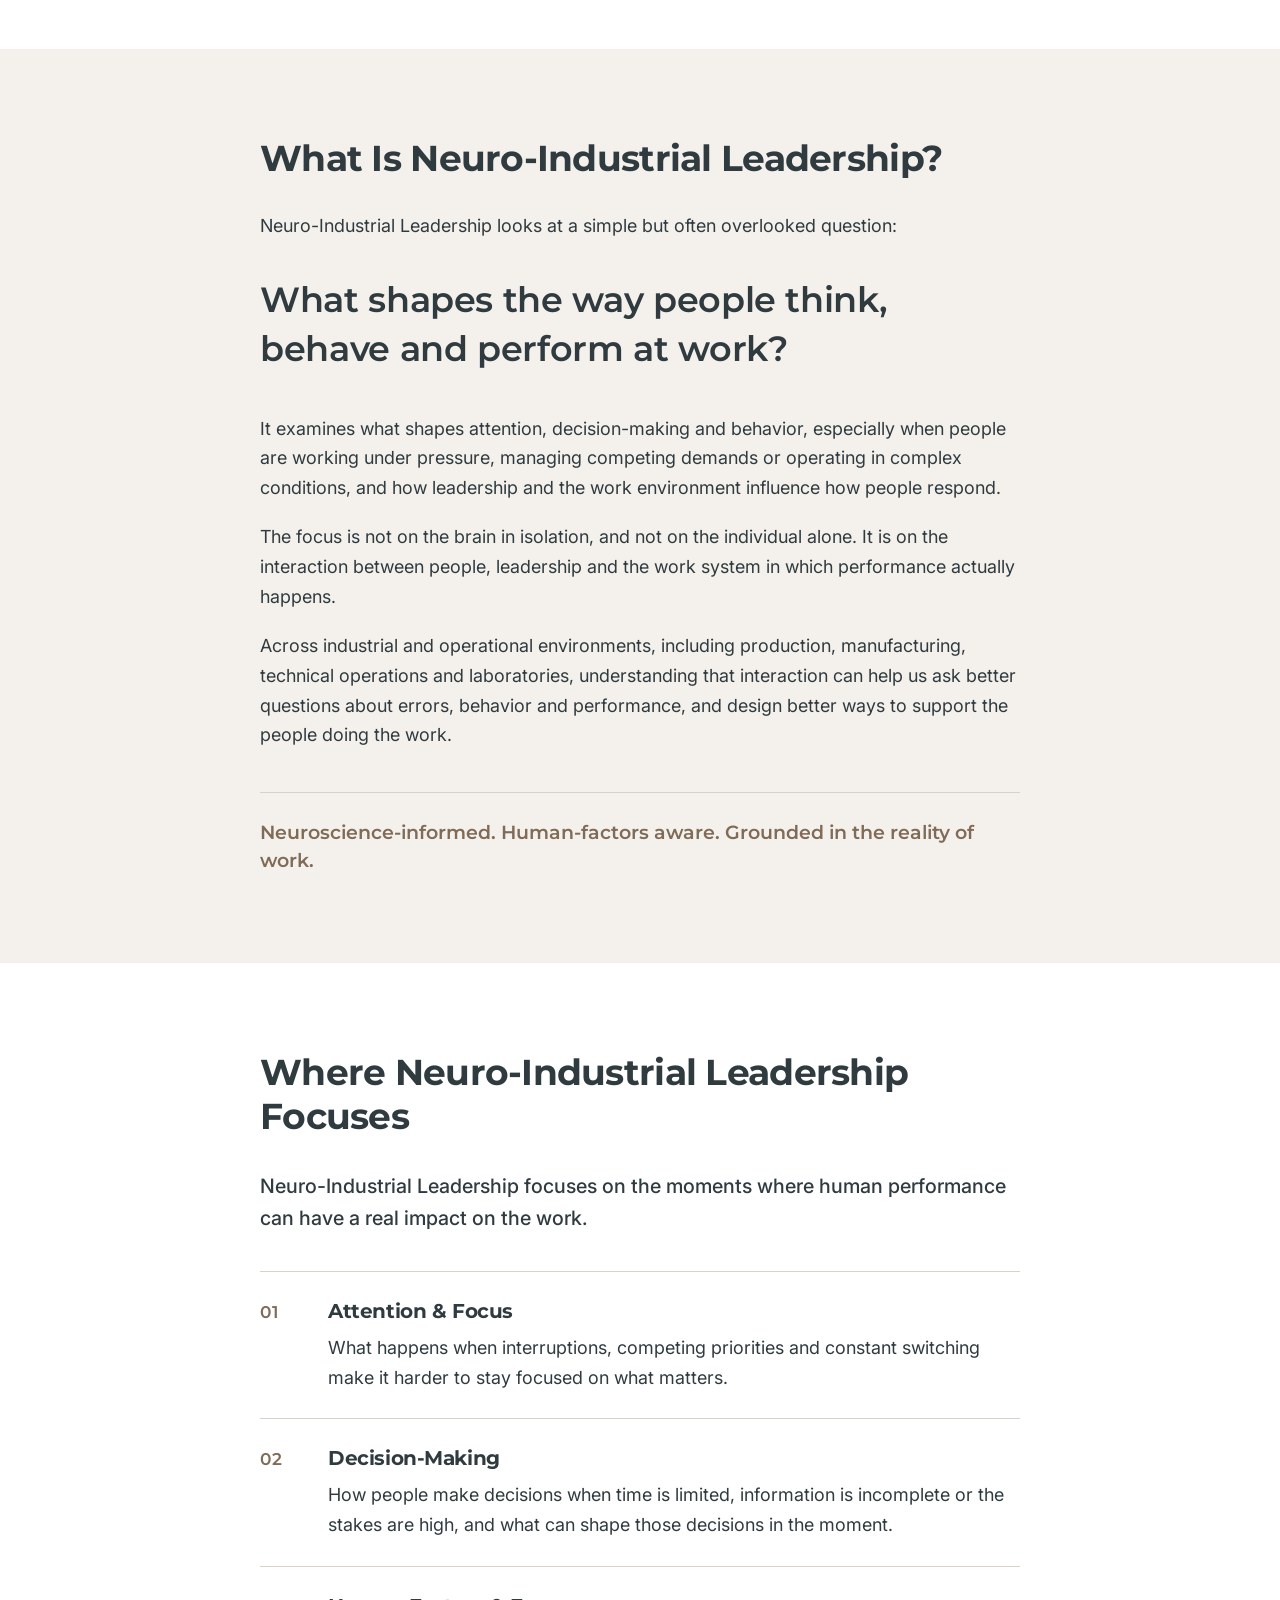
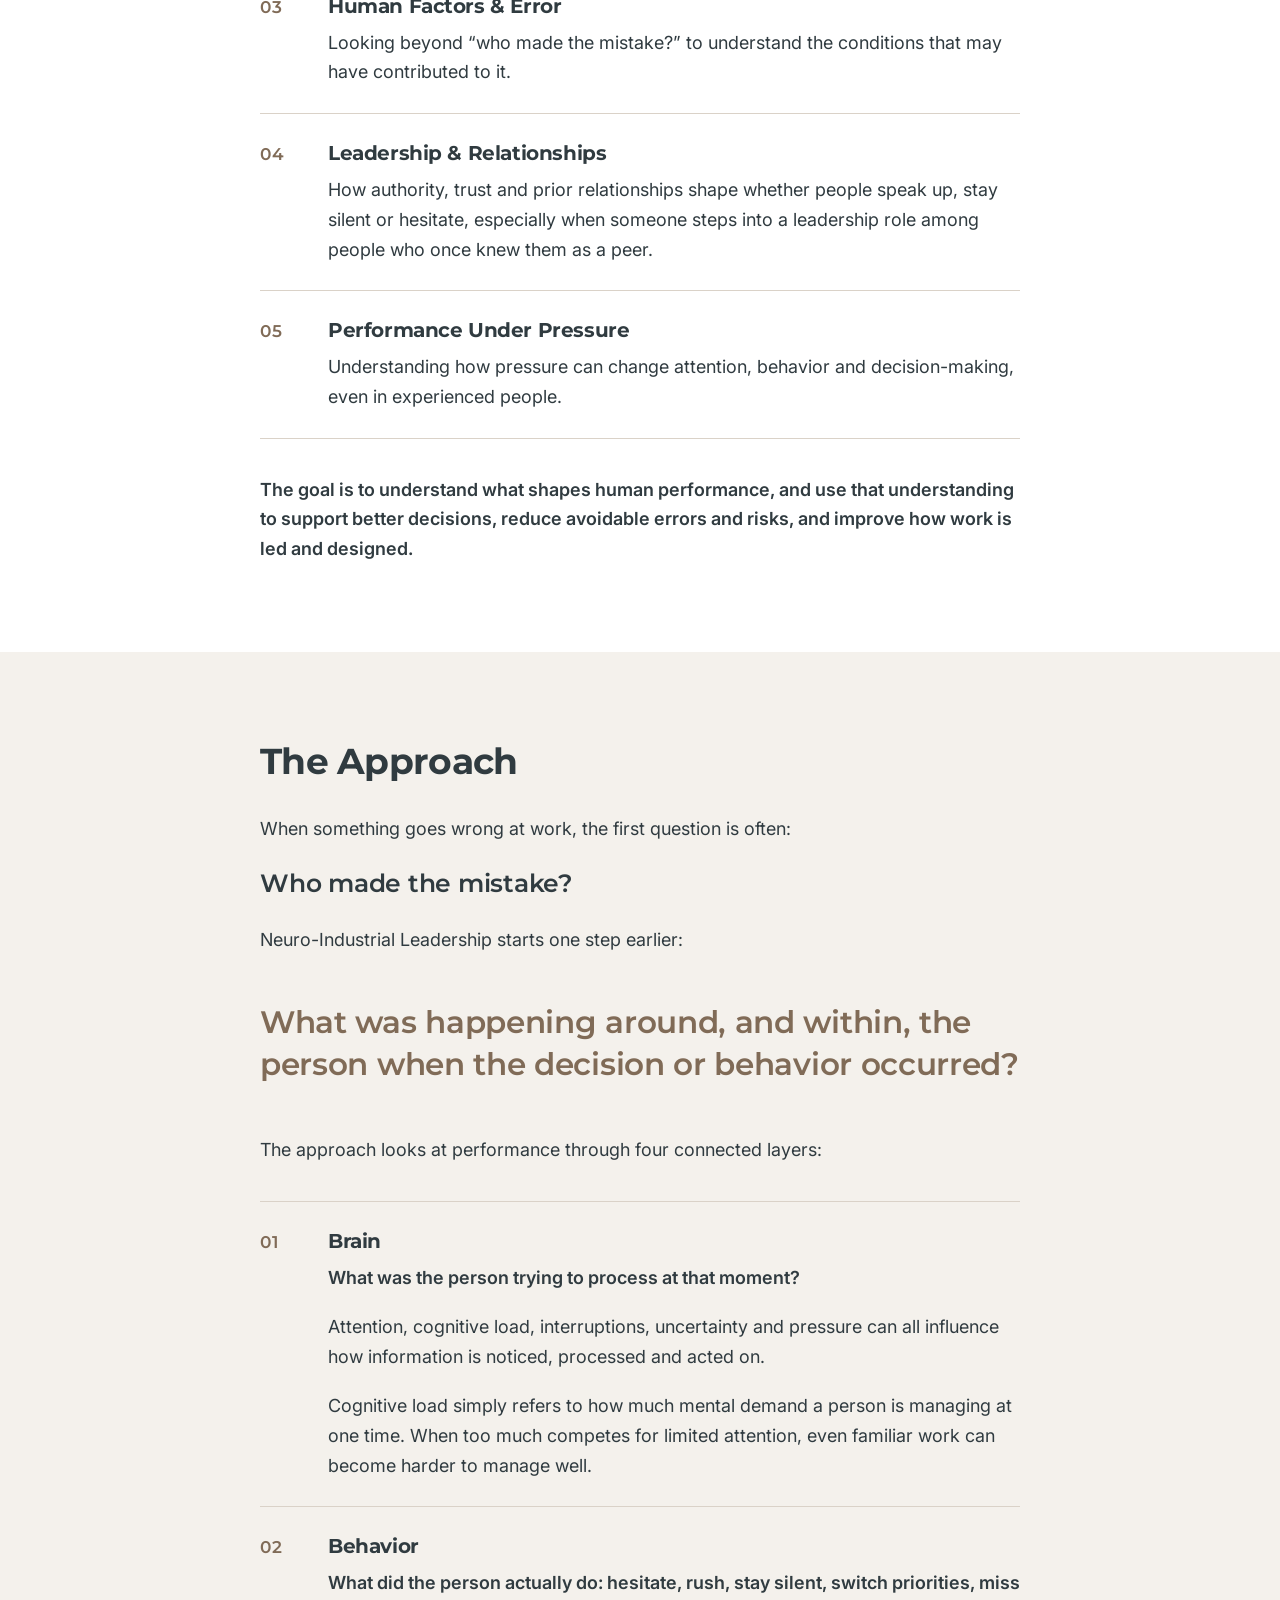
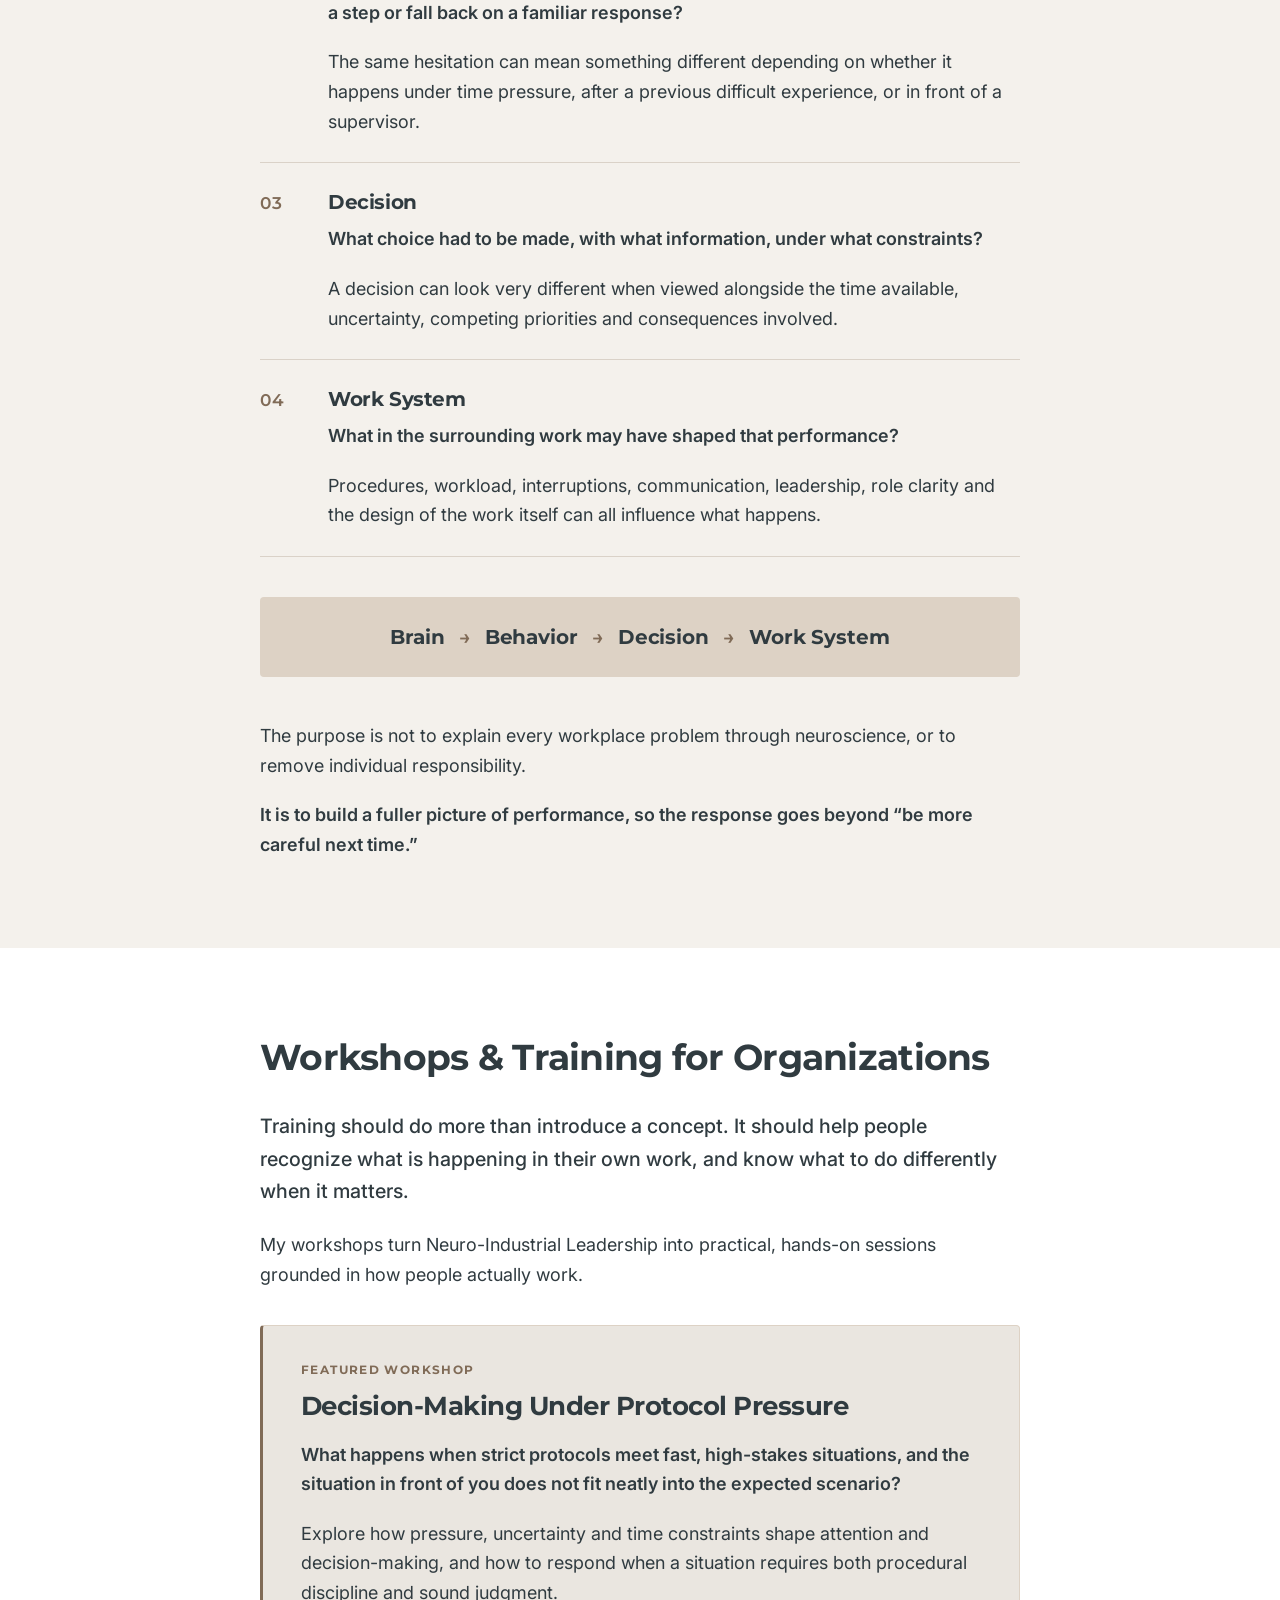
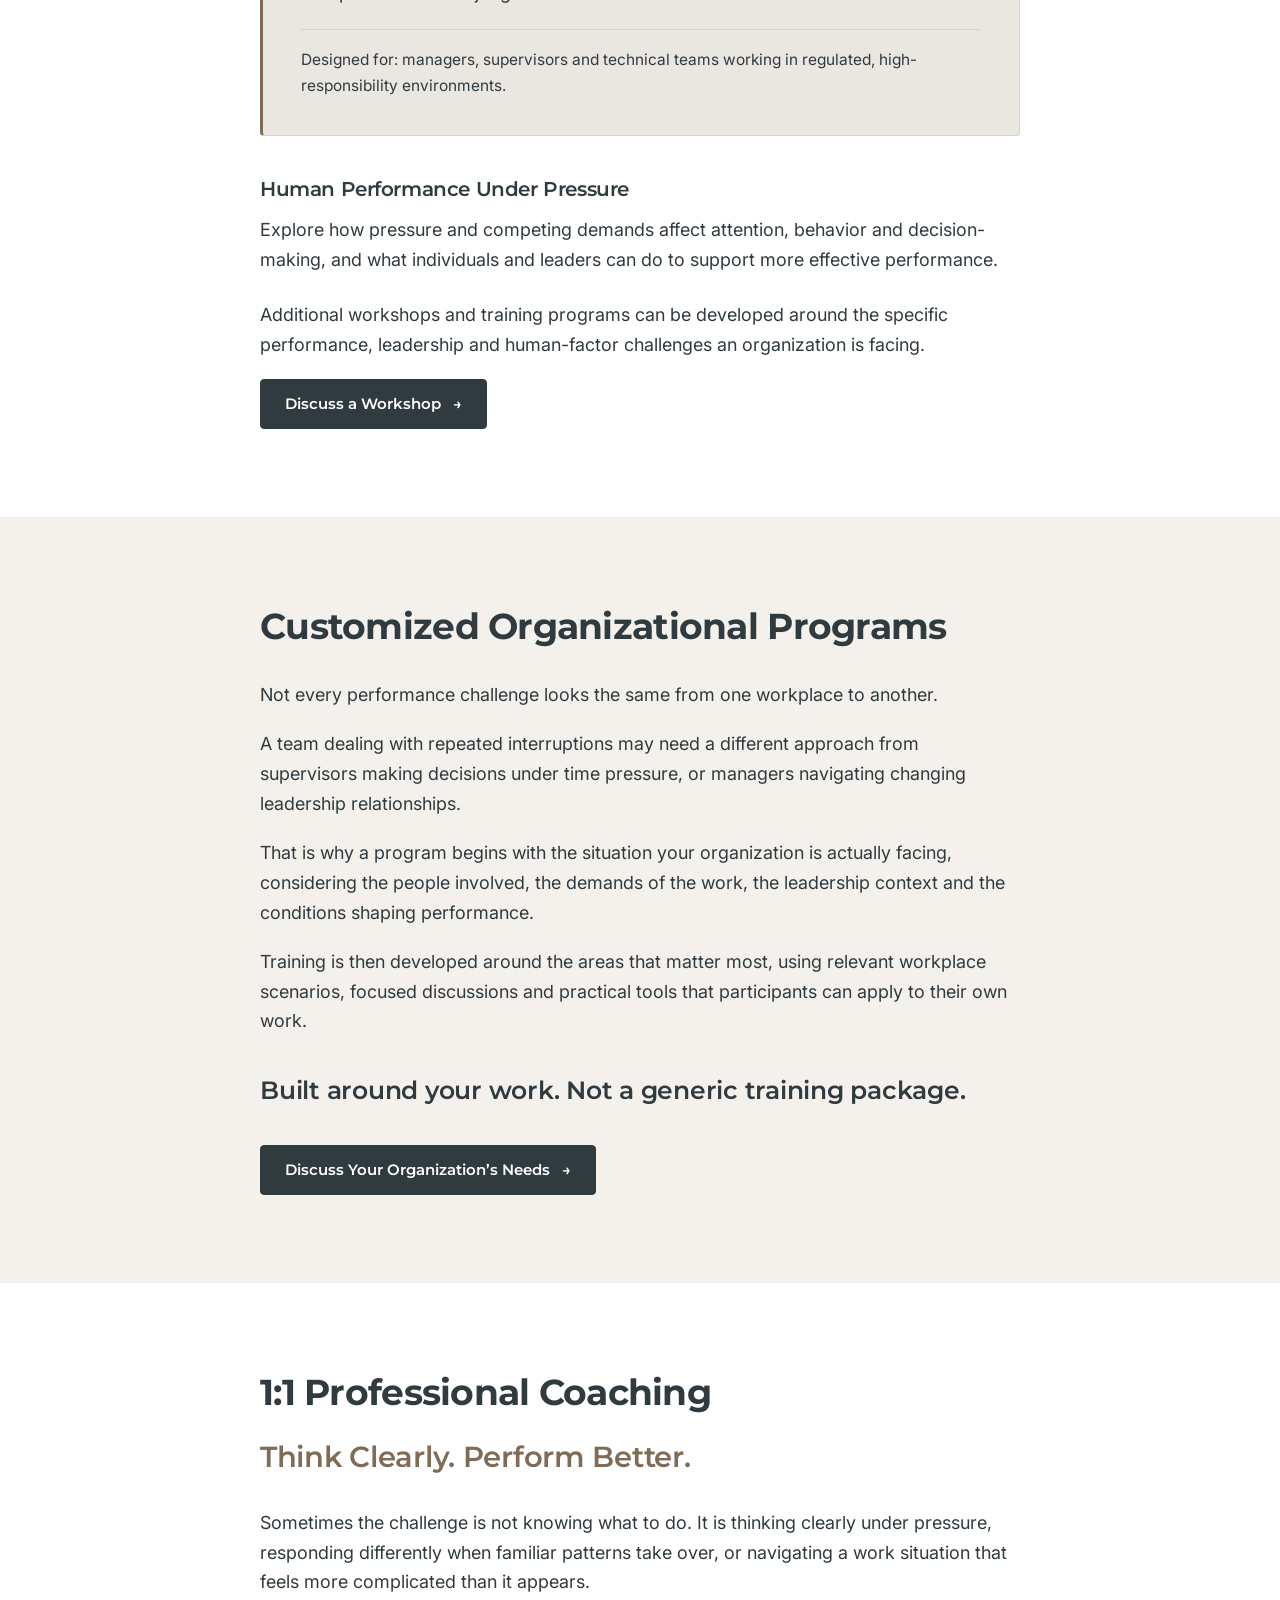
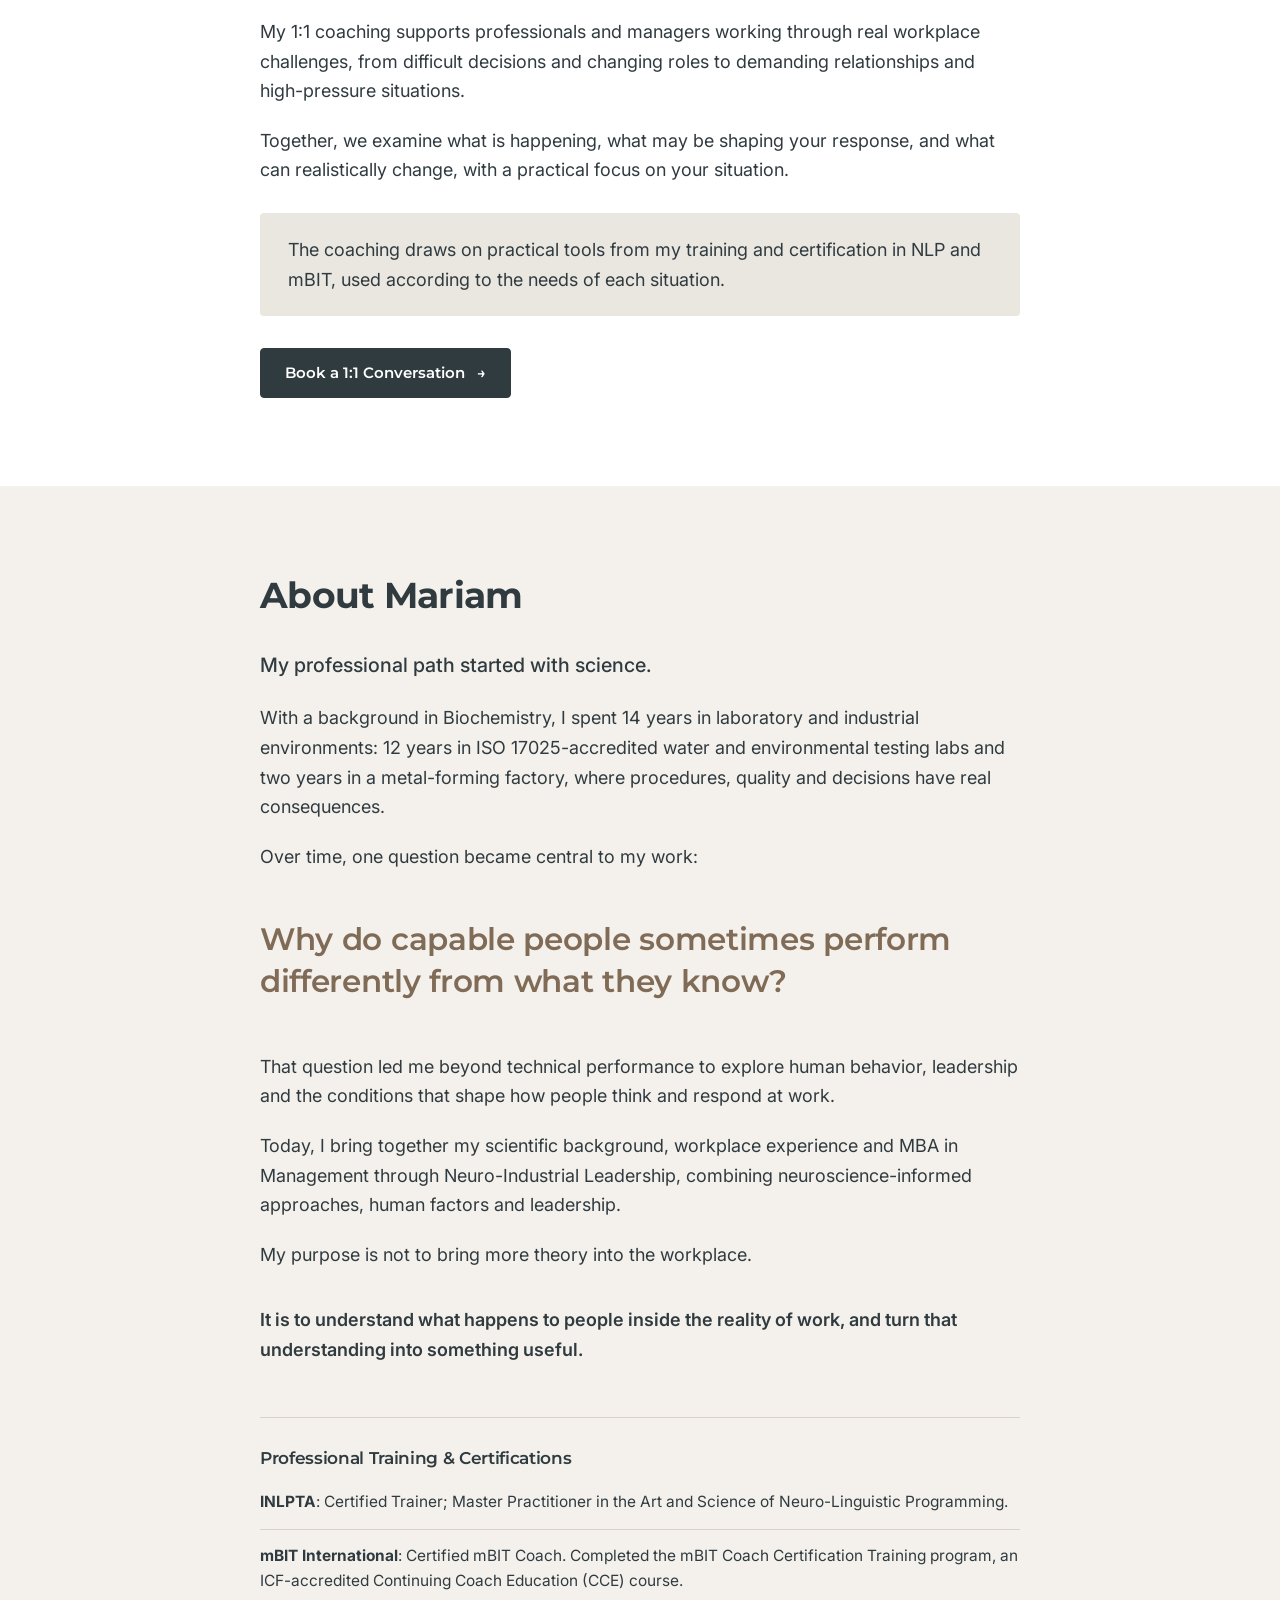
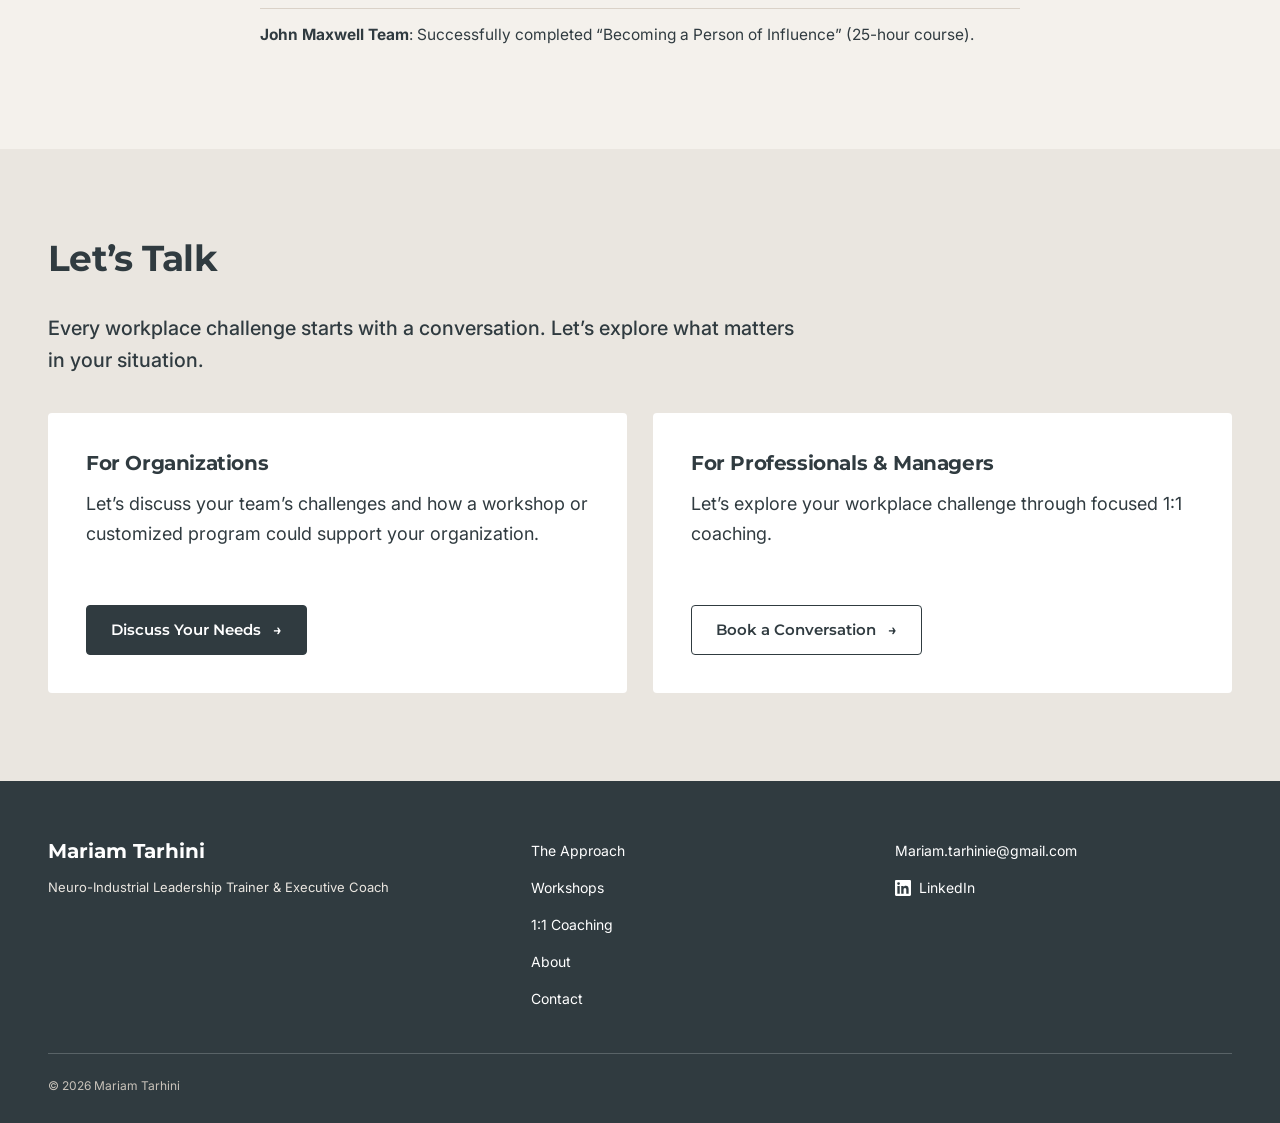
==== commit d63d3a24: "Hardcode Calendly links on booking buttons" ====
--- a/index.html
+++ b/index.html
@@ -26,8 +26,8 @@
   <link href="https://fonts.googleapis.com/css2?family=Inter:wght@400;500;600;700&family=Montserrat:wght@400;500;600;700&display=swap" rel="stylesheet">
 
   <link rel="preload" as="image" href="assets/mariam-hero.jpg">
-  <link rel="stylesheet" href="styles.css">
-  <script src="script.js" defer></script>
+  <link rel="stylesheet" href="styles.css?v=3">
+  <script src="script.js?v=3" defer></script>
 </head>
 <body>
   <a class="skip-link" href="#main">Skip to content</a>
@@ -253,7 +253,7 @@
         <p>Additional workshops and training programs can be developed around the specific performance, leadership and human-factor challenges an organization is facing.</p>
 
         <!-- Opens the Organizational Discovery Call (Calendly) once its URL is set in script.js -->
-        <a class="button" href="#contact" data-calendly="org">Discuss a Workshop <span aria-hidden="true">→</span></a>
+        <a class="button" href="https://calendly.com/mariam6tk/15min" target="_blank" rel="noopener noreferrer" data-calendly="org">Discuss a Workshop <span aria-hidden="true">→</span></a>
       </div>
     </section>
 
@@ -267,7 +267,7 @@
         <p>Training is then developed around the areas that matter most, using relevant workplace scenarios, focused discussions and practical tools that participants can apply to their own work.</p>
         <p class="question-small standalone">Built around your work. Not a generic training package.</p>
 
-        <a class="button" href="#contact" data-calendly="org">Discuss Your Organization’s Needs <span aria-hidden="true">→</span></a>
+        <a class="button" href="https://calendly.com/mariam6tk/15min" target="_blank" rel="noopener noreferrer" data-calendly="org">Discuss Your Organization’s Needs <span aria-hidden="true">→</span></a>
       </div>
     </section>
 
@@ -285,7 +285,7 @@
         </div>
 
         <!-- Opens the 1:1 Coaching Conversation (Calendly) once its URL is set in script.js -->
-        <a class="button" href="#contact-professionals" data-calendly="coaching">Book a 1:1 Conversation <span aria-hidden="true">→</span></a>
+        <a class="button" href="https://calendly.com/mariam6tk/15min" target="_blank" rel="noopener noreferrer" data-calendly="coaching">Book a 1:1 Conversation <span aria-hidden="true">→</span></a>
       </div>
     </section>
 
@@ -335,14 +335,14 @@
             <h3>For Organizations</h3>
             <p>Let’s discuss your team’s challenges and how a workshop or customized program could support your organization.</p>
             <!-- Organizational Discovery Call, 30 min. Falls back to email until the Calendly URL is set. -->
-            <a class="button" href="mailto:Mariam.tarhinie@gmail.com?subject=Organizational%20Training%20Inquiry" data-calendly="org">Discuss Your Needs <span aria-hidden="true">→</span></a>
+            <a class="button" href="https://calendly.com/mariam6tk/15min" target="_blank" rel="noopener noreferrer" data-calendly="org">Discuss Your Needs <span aria-hidden="true">→</span></a>
           </article>
 
           <article class="contact-card" id="contact-professionals">
             <h3>For Professionals &amp; Managers</h3>
             <p>Let’s explore your workplace challenge through focused 1:1 coaching.</p>
             <!-- 1:1 Coaching Conversation, 20 min. Stays disabled until the Calendly URL is set (no fake link). -->
-            <a class="button button-outline is-pending" role="link" aria-disabled="true" title="Booking link pending" data-calendly="coaching">Book a Conversation <span aria-hidden="true">→</span></a>
+            <a class="button button-outline" href="https://calendly.com/mariam6tk/15min" target="_blank" rel="noopener noreferrer" data-calendly="coaching">Book a Conversation <span aria-hidden="true">→</span></a>
           </article>
         </div>
       </div>
